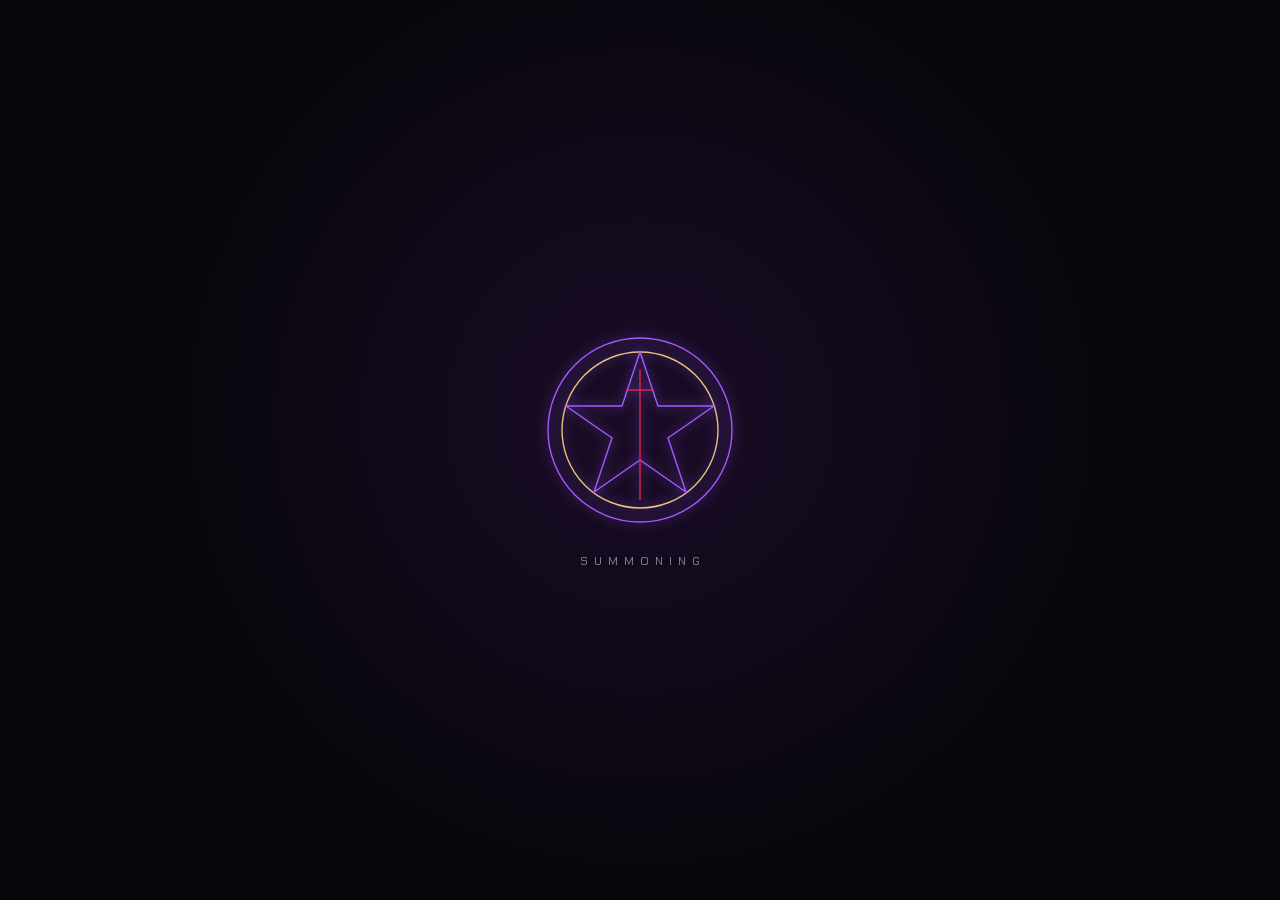
==== index.html @ 7e8cd929 "Reposition the site as a mixed-reality platform for trading-card games The site now pitches CardAliv" ====
<!DOCTYPE html>
<html lang="en">
<head>
  <meta charset="UTF-8" />
  <meta name="viewport" content="width=device-width, initial-scale=1.0" />
  <title>CardAlive — The mixed-reality platform for trading-card games</title>
  <meta name="description" content="CardAlive is building a mixed-reality platform for trading-card games on Meta Quest 3, with each game's own cards, characters and gameplay at the center. Publishers can explore a pilot. Players can join the waitlist." />

  <meta property="og:type" content="website" />
  <meta property="og:url" content="https://cardalive.xyz/" />
  <meta property="og:title" content="CardAlive — Your cards. Your rules. Your world, alive." />
  <meta property="og:description" content="The mixed-reality platform for trading-card games. Every card game deserves another dimension." />
  <meta property="og:image" content="https://cardalive.xyz/assets/img/og.jpg" />
  <meta name="twitter:card" content="summary_large_image" />
  <meta name="theme-color" content="#07060b" />

  <link rel="icon" href="./assets/img/favicon.svg" type="image/svg+xml" />

  <link rel="preconnect" href="https://fonts.googleapis.com" />
  <link rel="preconnect" href="https://fonts.gstatic.com" crossorigin />
  <link href="https://fonts.googleapis.com/css2?family=Chakra+Petch:wght@500;600&family=Cinzel:wght@500;700;900&family=Cormorant+Garamond:ital,wght@0,400;0,500;0,600;1,400;1,500&display=swap" rel="stylesheet" />

  <link rel="stylesheet" href="./assets/css/style.css" />
  <noscript><style>.scene--hero { visibility: visible; } .scene--hero .fx { opacity: 1; transform: none; filter: none; } .summoning { display: none; }</style></noscript>

  <script type="importmap">
  {
    "imports": {
      "three": "https://cdn.jsdelivr.net/npm/three@0.160.0/build/three.module.js",
      "three/addons/": "https://cdn.jsdelivr.net/npm/three@0.160.0/examples/jsm/"
    }
  }
  </script>
</head>
<body>
  <!-- The city behind every scene: a real-time rendering (world.js). -->
  <canvas id="world" aria-hidden="true"></canvas>
  <div class="fallback-sky" aria-hidden="true"></div>
  <div class="vignette" aria-hidden="true"></div>
  <div class="grain" aria-hidden="true"></div>
  <div class="dissolve" id="dissolve" aria-hidden="true"></div>

  <div class="summoning" id="summoning" aria-hidden="true">
    <svg class="summoning__sigil" viewBox="0 0 200 200">
      <circle cx="100" cy="100" r="92" />
      <circle cx="100" cy="100" r="78" />
      <polygon points="100,22 118,76 174,76 128,108 146,162 100,130 54,162 72,108 26,76 82,76" />
      <path d="M100 40 L100 170 M86 60 L114 60" />
    </svg>
    <p class="summoning__text">Summoning</p>
  </div>

  <header class="nav">
    <button class="nav__brand" type="button" data-goto="0" aria-label="CardAlive, back to the start">
      <img src="./assets/img/logo.png" alt="CardAlive" width="1704" height="923" />
    </button>
    <div class="nav__right">
      <a class="nav__link nav__link--wide" href="#prototypes" data-goto="1">Prototypes</a>
      <a class="nav__link nav__link--pub" href="./publishers/">Publishers</a>
      <button class="nav__link nav__link--trailer" type="button" data-reel="trailer"><span class="nav__play" aria-hidden="true"></span>Trailer</button>
      <a class="nav__link nav__link--wide" href="#contact" data-goto="3">Contact</a>
      <button class="sound motion" id="motion" type="button" hidden aria-pressed="true" title="Turn off the camera flights and drifting effects.">
        <span class="motion__ico" aria-hidden="true"></span><span class="motion__label">Reduce motion</span>
      </button>
      <button class="sound" id="sound" type="button" aria-pressed="false" aria-label="Turn sound on">
        <span class="sound__bars" aria-hidden="true"><i></i><i></i><i></i><i></i></span>
        <span class="sound__label">Sound</span>
      </button>
      <button class="btn btn--small" type="button" data-goto="2" data-focus="gate-email"><span class="wide-only">Join the&nbsp;</span>Waitlist</button>
    </div>
  </header>

  <!-- Scene rail -->
  <nav class="rail" aria-label="Scenes">
    <ol id="rail"></ol>
  </nav>

  <main class="stage" id="stage">

    <!-- I. HERO -->
    <section class="scene scene--hero" id="hero" data-title="CardAlive" data-cam="hero" data-corr="0.10" aria-label="CardAlive">
      <div class="hero">
        <p class="eyebrow fx">The mixed-reality platform for trading-card games</p>
        <h1 class="hero__logo fx" style="--d:1">
          <img src="./assets/img/logo.png" alt="CardAlive" width="1704" height="923" />
        </h1>
        <p class="hero__title" data-split>Your cards. Your rules. <em>Your world, alive.</em></p>
        <p class="hero__sub fx" style="--d:4">Every Card Game Deserves Another Dimension.</p>
        <p class="hero__lede fx" style="--d:5">Bring your existing trading-card game into mixed reality, with its original cards, characters, and gameplay at the center.</p>
        <div class="hero__ctas fx" style="--d:6">
          <a class="btn btn--blaze" href="./publishers/">
            <span>For Publishers</span><span class="btn__arrow" aria-hidden="true">&nearr;</span>
          </a>
          <button class="btn btn--trailer" type="button" data-reel="trailer">
            <span class="btn--trailer__ico" aria-hidden="true"></span><span>Watch the Trailer</span>
          </button>
        </div>
        <p class="hero__players fx" style="--d:7">Here to play? <a href="#waitlist" data-goto="2" data-focus="gate-email">Join the waitlist</a></p>
        <!-- The trailer, previewed as a muted loop; the full cut with sound opens in a dialog. -->
        <button class="teaser fx" style="--d:8" type="button" data-reel="trailer" aria-label="Watch the CardAlive trailer, 40 seconds, with sound">
          <span class="teaser__frame">
            <video class="teaser__video" id="teaser" muted loop playsinline preload="none" tabindex="-1" aria-hidden="true"
                   poster="./assets/video/cardalive-trailer.jpg?v=2">
              <source src="./assets/video/cardalive-trailer-loop.mp4?v=2" type="video/mp4" />
            </video>
            <span class="teaser__tag" aria-hidden="true"><i></i>New trailer</span>
            <span class="teaser__play" aria-hidden="true"></span>
          </span>
          <span class="teaser__label">Watch the trailer <b>0:40</b></span>
        </button>
      </div>
    </section>

    <!-- II. PROTOTYPES -->
    <section class="scene scene--demos" id="prototypes" data-title="Prototypes" data-cam="scale-table" data-corr="0.20" aria-label="See what CardAlive can do">
      <div class="demos">
        <p class="rune-label fx">II &middot; Prototypes</p>
        <h2 class="h2" data-split>See What CardAlive Can Do</h2>
        <p class="lede fx" style="--d:3">Our original prototypes demonstrate the technology we're developing for existing trading-card games. These are capability demonstrations, not a separate TCG.</p>
        <div class="demos__grid">
          <button class="demo fx" style="--d:4" type="button" data-reel="proto-01" aria-label="Play Prototype 01, AR Card Battles, 1 minute 5 seconds">
            <span class="demo__thumb">
              <img src="./assets/img/prototype-01.jpg" width="960" height="540" alt="" loading="lazy" decoding="async" />
              <span class="demo__play" aria-hidden="true"></span>
            </span>
            <span class="demo__body">
              <span class="demo__title">Prototype 01 &middot; AR Card Battles</span>
              <span class="demo__len">1 minute 5 seconds</span>
              <span class="demo__text">Physical cards summon interactive 3D characters and trigger animated battles.</span>
            </span>
          </button>
          <button class="demo fx" style="--d:5" type="button" data-reel="proto-02" aria-label="Play Prototype 02, Kishi City, 1 minute 16 seconds">
            <span class="demo__thumb">
              <img src="./assets/img/prototype-02.jpg" width="640" height="360" alt="" loading="lazy" decoding="async" />
              <span class="demo__play" aria-hidden="true"></span>
            </span>
            <span class="demo__body">
              <span class="demo__title">Prototype 02 &middot; Kishi City</span>
              <span class="demo__len">1 minute 16 seconds</span>
              <span class="demo__text">Interactive characters, explorable environments, and immersive world-building.</span>
            </span>
          </button>
        </div>
        <p class="demos__pub fx" style="--d:6">Publishing a card game? <a href="./publishers/#pilot">Explore a pilot</a></p>
      </div>
    </section>

    <!-- III. WAITLIST (players) -->
    <section class="scene scene--finale" id="waitlist" data-title="Waitlist" data-cam="finale" data-corr="0.30" aria-label="Join the waitlist">
      <div class="finale">
        <p class="rune-label fx">III &middot; For Players</p>
        <h2 class="h2 h2--xl" data-split>Be first to play.</h2>
        <form class="lantern fx" style="--d:3" action="https://formsubmit.co/cardalive@protonmail.com" method="post" novalidate
              data-raven data-subject="CardAlive waitlist">
          <span class="lantern__flame" aria-hidden="true"><i></i><i></i><i></i></span>
          <label class="lantern__label" for="gate-email" data-done="You're on the list">Join the Waitlist</label>
          <span class="lantern__sub">Early access on Meta Quest 3</span>
          <span class="raven">
            <input class="raven__input" id="gate-email" name="email" type="email" inputmode="email" autocomplete="email"
                   placeholder="your@email.com" maxlength="254" required />
            <button class="raven__send" type="submit">Join</button>
          </span>
          <input type="hidden" name="source" value="Waitlist (players)" />
          <input class="raven__honey" type="text" name="_honey" tabindex="-1" autocomplete="off" aria-hidden="true" />
          <p class="raven__status" role="status" data-done="We will write to {email} when early access opens."></p>
        </form>
        <p class="finale__vision fx" style="--d:5">Different games. Same magic. <span>Publishers: bring your game, and we will bring it to life. <a href="./publishers/">Explore a pilot</a></span></p>
      </div>
    </section>

    <!-- IV. CONTACT -->
    <section class="scene scene--contact" id="contact" data-title="Contact" data-cam="contact" data-corr="0.25" aria-label="Contact">
      <div class="contact">
        <p class="rune-label fx">IV &middot; Send a Raven</p>
        <h2 class="h2 h2--xl" data-split>Get in touch.</h2>
        <p class="lede fx" style="--d:4">Players, press and partners: leave your email and we will write back. Publishers can also <a href="./publishers/#pilot">explore a pilot</a>.</p>
        <form class="mail fx" style="--d:5" action="https://formsubmit.co/cardalive@protonmail.com" method="post" novalidate
              data-raven data-subject="CardAlive contact">
          <label class="sr-only" for="raven-email">Your email</label>
          <span class="raven">
            <span class="mail__seal" aria-hidden="true"></span>
            <input class="raven__input" id="raven-email" name="email" type="email" inputmode="email" autocomplete="email"
                   placeholder="your@email.com" maxlength="254" required />
            <button class="raven__send" type="submit">Send a raven</button>
          </span>
          <input type="hidden" name="source" value="Contact (Send a Raven)" />
          <input class="raven__honey" type="text" name="_honey" tabindex="-1" autocomplete="off" aria-hidden="true" />
          <p class="raven__status" role="status" data-done="Raven sent. We will write back to {email}."></p>
        </form>
      </div>
      <p class="fine fx" style="--d:7">&copy; <span id="year">2026</span> CardAlive &middot; In development for Meta Quest 3 &middot; Unreleased; everything shown is a work in progress. The city behind this page is a real-time web rendering, not in-game footage.</p>
    </section>
  </main>

  <dialog class="reel" id="trailer" aria-label="CardAlive trailer">
    <button class="reel__close" type="button" aria-label="Close">&times;</button>
    <video class="reel__video" controls playsinline preload="none"
           poster="./assets/video/cardalive-trailer.jpg?v=2">
      <source src="./assets/video/cardalive-trailer.mp4?v=2" type="video/mp4" />
    </video>
    <p class="reel__cap">CardAlive in forty seconds. Everything shown is in development.</p>
  </dialog>

  <dialog class="reel" id="proto-01" aria-label="Prototype 01: AR Card Battles">
    <button class="reel__close" type="button" aria-label="Close">&times;</button>
    <video class="reel__video" controls playsinline preload="none"
           poster="./assets/video/where-we-are-now.jpg">
      <source src="./assets/video/where-we-are-now.mp4" type="video/mp4" />
    </video>
    <p class="reel__cap">Prototype 01: printed cards on a real table summon 3D characters that battle, recorded through a Meta Quest 3.</p>
  </dialog>

  <dialog class="reel" id="proto-02" aria-label="Prototype 02: Kishi City">
    <button class="reel__close" type="button" aria-label="Close">&times;</button>
    <div class="reel__video" data-yt="3THAZpt9uw8" data-yt-title="Prototype 02: Every Character Has a World"></div>
    <p class="reel__cap">Prototype 02: a character, the world built around him, and the city to explore. In development.</p>
  </dialog>

  <div class="hint" id="hint" aria-hidden="true"><span>Scroll</span><i></i></div>

  <script src="./assets/js/forms.js" defer></script>
  <script src="./assets/js/main.js" defer></script>
  <script type="module" src="./assets/js/world.js"></script>
</body>
</html>
---- assets/css/style.css ----
/* ============================================================
   CardAlive — the mixed-reality platform for trading-card games
   A fixed stage of four scenes over a real-time city (world.js).
   No document scroll: one gesture moves one scene, the camera
   flies, the text dissolves and re-forms. Three voices: Cinzel
   for titles, Cormorant for lore, Chakra Petch for the game's
   holographic System UI.
   ============================================================ */

:root {
  color-scheme: dark;
  --void:        #07060b;
  --bone:        #ece4d4;
  --bone-dim:    #bdb3a2;
  --ash:         #8a8295;
  --violet:      #a35bff;
  --violet-deep: #3b1260;
  --crimson:     #e0244f;
  --blood:       #7a0a22;
  --cyan:        #52f2ff;
  --gold:        #e7c27a;
  --gold-deep:   #9a7330;
  --ember:       #ff8a3d;

  --display: 'Cinzel', 'Times New Roman', serif;
  --lore:    'Cormorant Garamond', Georgia, serif;
  --sys:     'Chakra Petch', 'Segoe UI', system-ui, sans-serif;

  --gut: clamp(16px, 4.5vw, 72px);
  --rail: 96px;
  --ease: cubic-bezier(0.16, 1, 0.3, 1);
  --ease-in: cubic-bezier(0.7, 0, 0.84, 0);
}

*, *::before, *::after { box-sizing: border-box; }
* { margin: 0; padding: 0; }

html, body { height: 100%; overflow: hidden; overscroll-behavior: none; }
body {
  background: var(--void);
  color: var(--bone);
  font-family: var(--lore);
  font-size: 18px;
  line-height: 1.55;
  -webkit-font-smoothing: antialiased;
  text-rendering: optimizeLegibility;
}

img, svg, video { display: block; max-width: 100%; }
button { font: inherit; color: inherit; background: none; border: 0; cursor: pointer; }
a { color: inherit; }
::selection { background: var(--violet); color: #fff; }
:focus-visible { outline: 2px solid var(--cyan); outline-offset: 3px; }
[hidden] { display: none !important; }

/* ---------------------------------------------------------------
   Backdrop stack
   --------------------------------------------------------------- */
#world { position: fixed; inset: 0; width: 100vw; height: 100vh; z-index: 0; display: block; opacity: 0; transition: opacity 1.6s ease; }
body.world-ready #world { opacity: 1; }

.fallback-sky {
  position: fixed; inset: 0; z-index: 0; display: none;
  background:
    radial-gradient(60% 50% at 50% 28%, rgba(163, 91, 255, 0.35), transparent 70%),
    radial-gradient(30% 22% at 50% 62%, rgba(224, 36, 79, 0.25), transparent 70%),
    linear-gradient(180deg, #05060f 0%, #120a1e 55%, #241230 78%, #07060b 100%);
}
.fallback-sky::after { content: ''; position: absolute; left: 0; right: 0; bottom: 0; height: 46vh; background: url('../img/skyline.svg') bottom center / auto 100% repeat-x; }
body.no-webgl .fallback-sky { display: block; }

.vignette {
  position: fixed; inset: 0; z-index: 1; pointer-events: none; opacity: 0.85;
  background:
    radial-gradient(120% 90% at 50% 45%, transparent 55%, rgba(4, 3, 8, 0.8) 100%),
    linear-gradient(180deg, rgba(4, 3, 8, 0.55) 0%, transparent 16%, transparent 80%, rgba(4, 3, 8, 0.75) 100%);
  transition: opacity 0.8s ease;
}
body.is-flying .vignette { opacity: 1; }
.grain {
  position: fixed; inset: -50%; z-index: 2; pointer-events: none; opacity: 0.09;
  background-image: url("data:image/svg+xml,%3Csvg xmlns='http://www.w3.org/2000/svg' width='160' height='160'%3E%3Cfilter id='n'%3E%3CfeTurbulence type='fractalNoise' baseFrequency='.9' numOctaves='2' stitchTiles='stitch'/%3E%3CfeColorMatrix values='0 0 0 0 1 0 0 0 0 1 0 0 0 0 1 0 0 0 .9 0'/%3E%3C/filter%3E%3Crect width='100%25' height='100%25' filter='url(%23n)'/%3E%3C/svg%3E");
  animation: grain 0.9s steps(5) infinite;
}
@keyframes grain {
  0% { transform: translate(0, 0); } 20% { transform: translate(-6%, 4%); }
  40% { transform: translate(5%, -3%); } 60% { transform: translate(-3%, -6%); }
  80% { transform: translate(6%, 5%); } 100% { transform: translate(0, 0); }
}
.dissolve { position: fixed; inset: 0; z-index: 3; pointer-events: none; opacity: 0; background: var(--void); }
.motion__ico { width: 10px; height: 10px; border: 1px solid currentColor; transform: rotate(45deg); }
.motion[aria-pressed="true"] { color: var(--gold); border-color: rgba(231, 194, 122, 0.4); }
.motion[aria-pressed="true"] .motion__ico { background: currentColor; }
/* ---------------------------------------------------------------
   Summoning screen
   --------------------------------------------------------------- */
.summoning {
  position: fixed; inset: 0; z-index: 90;
  display: grid; place-items: center; align-content: center; gap: 22px;
  background: radial-gradient(circle at 50% 46%, #1a0c27 0%, var(--void) 62%);
  transition: opacity 1s ease, visibility 1s;
}
.summoning.is-done { opacity: 0; visibility: hidden; }
.summoning__sigil { width: min(200px, 44vw); overflow: visible; animation: spin 14s linear infinite; }
.summoning__sigil * {
  fill: none; stroke: var(--violet); stroke-width: 1.4;
  stroke-dasharray: 700; stroke-dashoffset: 700;
  filter: drop-shadow(0 0 6px rgba(163, 91, 255, 0.9));
  animation: draw 1.6s var(--ease) forwards;
}
.summoning__sigil circle:nth-child(2) { animation-delay: 0.15s; stroke: var(--gold); }
.summoning__sigil polygon { animation-delay: 0.3s; }
.summoning__sigil path { animation-delay: 0.55s; stroke: var(--crimson); }
@keyframes draw { to { stroke-dashoffset: 0; } }
@keyframes spin { to { transform: rotate(360deg); } }
.summoning__text { font-family: var(--sys); font-size: 12px; letter-spacing: 0.5em; text-transform: uppercase; color: var(--ash); padding-left: 0.5em; animation: pulse 1.4s ease-in-out infinite; }
@keyframes pulse { 50% { opacity: 0.35; } }

/* ---------------------------------------------------------------
   Chrome: nav, rail, hint, HUD
   --------------------------------------------------------------- */
.nav {
  position: fixed; top: 0; left: 0; right: 0; z-index: 50;
  display: flex; align-items: center; justify-content: space-between; gap: 18px;
  padding: 18px var(--gut);
  pointer-events: none;
}
.nav > * { pointer-events: auto; }
.nav__brand { transition: opacity 0.6s ease; }
.nav__brand img { height: 32px; width: auto; filter: drop-shadow(0 0 10px rgba(163, 91, 255, 0.6)); transition: filter 0.3s; }
.nav__brand:hover img { filter: drop-shadow(0 0 16px rgba(163, 91, 255, 0.95)); }
body[data-scene="hero"] .nav__brand { opacity: 0; pointer-events: none; }
.nav__right { display: flex; align-items: center; gap: 12px; }

.sound {
  display: inline-flex; align-items: center; gap: 8px;
  font-family: var(--sys); font-size: 11px; letter-spacing: 0.2em; text-transform: uppercase; color: var(--ash);
  padding: 8px 10px; border: 1px solid rgba(236, 228, 212, 0.14);
  background: rgba(7, 6, 11, 0.35);
  transition: color 0.2s, border-color 0.2s;
}
.sound:hover { color: var(--bone); border-color: rgba(236, 228, 212, 0.35); }
.sound__bars { display: inline-flex; align-items: flex-end; gap: 2px; height: 12px; }
.sound__bars i { width: 2px; height: 3px; background: currentColor; }
.sound[aria-pressed="true"] { color: var(--cyan); border-color: rgba(82, 242, 255, 0.4); }
.sound[aria-pressed="true"] .sound__bars i { animation: eq 0.9s ease-in-out infinite; }
.sound[aria-pressed="true"] .sound__bars i:nth-child(2) { animation-delay: -0.3s; }
.sound[aria-pressed="true"] .sound__bars i:nth-child(3) { animation-delay: -0.6s; }
.sound[aria-pressed="true"] .sound__bars i:nth-child(4) { animation-delay: -0.15s; }
@keyframes eq { 0%, 100% { height: 3px; } 50% { height: 12px; } }

.rail { position: fixed; right: var(--gut); top: 50%; transform: translateY(-50%); z-index: 45; }
.rail ol { list-style: none; display: flex; flex-direction: column; gap: 6px; }
.rail button {
  display: flex; align-items: center; justify-content: flex-end; gap: 14px; padding: 6px 0; width: 100%;
  font-family: var(--sys); font-size: 10px; letter-spacing: 0.28em; text-transform: uppercase; color: var(--ash);
}
.rail__t { opacity: 0; transform: translateX(8px); transition: opacity 0.35s, transform 0.35s var(--ease); white-space: nowrap; text-shadow: 0 0 8px #000; }
.rail__n {
  width: 26px; height: 26px; display: grid; place-items: center; position: relative; flex: none;
  font-family: var(--display); font-weight: 700; font-size: 10px; letter-spacing: 0; color: var(--ash);
  transition: color 0.3s;
}
.rail__n::before { content: ''; position: absolute; inset: 6px; z-index: -1; transform: rotate(45deg); border: 1px solid rgba(236, 228, 212, 0.25); transition: all 0.4s var(--ease); }
.rail button:hover .rail__t, .rail li.is-here .rail__t { opacity: 1; transform: none; }
.rail button:hover { color: var(--bone); }
.rail li.is-here .rail__t { color: var(--gold); }
.rail li.is-here .rail__n { color: var(--void); }
.rail li.is-here .rail__n::before { inset: 3px; background: var(--gold); border-color: var(--gold); box-shadow: 0 0 14px rgba(231, 194, 122, 0.7); }
.rail__n { isolation: isolate; }

.hint {
  position: fixed; left: 50%; bottom: 26px; z-index: 40; transform: translateX(-50%);
  display: flex; flex-direction: column; align-items: center; gap: 10px; pointer-events: none;
  font-family: var(--sys); font-size: 10px; letter-spacing: 0.4em; text-transform: uppercase; color: var(--ash);
  opacity: 0; transition: opacity 0.6s ease;
}
.hint.is-on { opacity: 1; transition-delay: 1.4s; }
.hint i { width: 1px; height: 40px; background: linear-gradient(180deg, var(--gold), transparent); position: relative; overflow: hidden; }
.hint i::after { content: ''; position: absolute; left: -1px; width: 3px; height: 12px; background: #fff; box-shadow: 0 0 10px var(--gold); animation: drip 2.2s var(--ease-in) infinite; }
@keyframes drip { 0% { top: -12px; } 100% { top: 40px; } }

/* ---------------------------------------------------------------
   Buttons
   --------------------------------------------------------------- */
.btn {
  --b1: var(--gold); --b2: var(--violet);
  position: relative; isolation: isolate;
  display: inline-flex; align-items: center; justify-content: center; gap: 0.6em;
  font-family: var(--display); font-weight: 700; font-size: 15px; letter-spacing: 0.16em; text-transform: uppercase;
  text-decoration: none; color: var(--bone);
  padding: 1.05em 2.1em;
  clip-path: polygon(14px 0, calc(100% - 14px) 0, 100% 50%, calc(100% - 14px) 100%, 14px 100%, 0 50%);
  transition: transform 0.3s var(--ease), filter 0.3s;
}
.btn::before, .btn::after { content: ''; position: absolute; z-index: -1; clip-path: inherit; }
.btn::before { inset: 0; background: conic-gradient(from var(--spin, 0deg), var(--b1), var(--b2), var(--crimson), var(--b1)); animation: spinvar 4s linear infinite; }
.btn::after { inset: 1.5px; background: linear-gradient(180deg, #1a1024, #0b0812); }
.btn:hover { transform: translateY(-2px); filter: brightness(1.15); }
.btn:active { transform: translateY(0); }
.btn__arrow { transition: transform 0.3s var(--ease); }
.btn:hover .btn__arrow { transform: translateX(5px); }
@property --spin { syntax: '<angle>'; inherits: false; initial-value: 0deg; }
@keyframes spinvar { to { --spin: 360deg; } }

.btn--blaze { font-size: 16px; padding: 1.15em 2.4em; filter: drop-shadow(0 0 24px rgba(163, 91, 255, 0.55)); }
.btn--blaze::after { background: linear-gradient(180deg, #5a1a8c 0%, #2c0b47 55%, #170626 100%); }
.btn--blaze span:first-child { text-shadow: 0 0 14px rgba(255, 220, 160, 0.6); }
.btn--blaze:hover { filter: drop-shadow(0 0 36px rgba(163, 91, 255, 0.85)) brightness(1.15); }
.btn--ghost { --b1: rgba(236, 228, 212, 0.5); --b2: rgba(236, 228, 212, 0.15); color: var(--bone-dim); }
.btn--ghost::before { animation: none; background: linear-gradient(90deg, var(--b1), var(--b2)); }
.btn--ghost::after { background: rgba(7, 6, 11, 0.6); }
.btn--trailer { --b1: var(--gold); --b2: var(--cyan); font-size: 16px; padding: 1.15em 2.2em; filter: drop-shadow(0 0 20px rgba(231, 194, 122, 0.4)); }
.btn--trailer::after { background: linear-gradient(180deg, #1d1a2e 0%, #0d0b16 100%); }
.btn--trailer:hover { filter: drop-shadow(0 0 32px rgba(231, 194, 122, 0.75)) brightness(1.15); }
.btn--trailer__ico { width: 0; height: 0; border-left: 11px solid var(--gold); border-top: 7px solid transparent; border-bottom: 7px solid transparent; filter: drop-shadow(0 0 6px rgba(231, 194, 122, 0.9)); }
.btn--small { font-size: 11px; padding: 0.95em 1.6em; }
.btn--small::after { background: linear-gradient(180deg, #3a1260, #1a0830); }

/* ---------------------------------------------------------------
   Type
   --------------------------------------------------------------- */
.eyebrow, .rune-label {
  font-family: var(--sys); font-weight: 600; font-size: 12px; letter-spacing: 0.38em; text-transform: uppercase;
  color: var(--gold); text-shadow: 0 0 6px #000, 0 0 16px rgba(0, 0, 0, 0.9);
}
.rune-label { display: inline-flex; align-items: center; gap: 14px; margin-bottom: 18px; }
.rune-label::before { content: ''; width: 34px; height: 1px; background: linear-gradient(90deg, transparent, var(--gold)); }
.rune-label--blood { color: var(--crimson); }
.rune-label--blood::before { background: linear-gradient(90deg, transparent, var(--crimson)); }

.h2 {
  font-family: var(--display); font-weight: 900; line-height: 1.02; letter-spacing: 0.01em;
  font-size: clamp(34px, 4.8vw, 72px); color: var(--bone);
  text-shadow: 0 0 40px rgba(163, 91, 255, 0.35), 0 2px 0 rgba(0, 0, 0, 0.6);
  margin-bottom: 20px;
}
.h2--xl { font-size: clamp(44px, 7.4vw, 116px); }
.lede { font-size: clamp(18px, 1.45vw, 22px); color: var(--bone-dim); max-width: 32em; text-shadow: 0 1px 10px rgba(0, 0, 0, 0.9); }
.lede b, .lede em { color: var(--bone); font-weight: 600; }
.lede a { color: var(--gold); text-decoration-thickness: 1px; text-underline-offset: 0.2em; }
q { quotes: '\201C' '\201D'; font-style: italic; color: var(--bone); }

.panel {
  position: relative;
  background: linear-gradient(160deg, rgba(20, 14, 30, 0.7), rgba(8, 6, 12, 0.62));
  backdrop-filter: blur(10px) saturate(1.2); -webkit-backdrop-filter: blur(10px) saturate(1.2);
  border: 1px solid rgba(231, 194, 122, 0.18);
  padding: clamp(20px, 2.6vw, 38px);
  box-shadow: 0 30px 80px rgba(0, 0, 0, 0.45);
}
.panel::before, .panel::after { content: ''; position: absolute; width: 20px; height: 20px; pointer-events: none; border: 1.5px solid var(--gold); opacity: 0.8; }
.panel::before { top: -1px; left: -1px; border-right: 0; border-bottom: 0; }
.panel::after { bottom: -1px; right: -1px; border-left: 0; border-top: 0; }
.panel--blood { border-color: rgba(224, 36, 79, 0.3); background: linear-gradient(160deg, rgba(36, 8, 18, 0.72), rgba(10, 4, 8, 0.7)); }
.panel--blood::before, .panel--blood::after { border-color: var(--crimson); }

/* ---------------------------------------------------------------
   The stage and its scenes
   --------------------------------------------------------------- */
.stage { position: fixed; inset: 0; z-index: 5; }
.scene {
  position: absolute; inset: 0;
  display: flex; align-items: center;
  padding: 88px calc(var(--gut) + var(--rail)) 84px var(--gut);
  overflow-y: auto; overscroll-behavior: contain; scrollbar-width: none;
  visibility: hidden; pointer-events: none;
  transition: visibility 0s linear 0.8s;
}
.scene::-webkit-scrollbar { display: none; }
.scene.is-active { visibility: visible; pointer-events: auto; transition-delay: 0s; }
.scene.is-out-up, .scene.is-out-down { visibility: visible; }
.scene > *:not(.fine) { margin-block: auto; }

/* Every .fx piece dissolves out fast and re-forms slowly, staggered by --d */
.fx {
  opacity: 0; transform: translateY(26px); filter: blur(8px);
  transition: opacity 0.42s var(--ease-in), transform 0.42s var(--ease-in), filter 0.42s var(--ease-in);
}
.scene[data-dir="down"]:not(.is-active) .fx { transform: translateY(-26px); }
.scene.is-out-up .fx { transform: translateY(-34px); }
.scene.is-out-down .fx { transform: translateY(34px); }
.scene.is-active .fx {
  opacity: 1; transform: none; filter: none;
  transition: opacity 1.1s var(--ease), transform 1.1s var(--ease), filter 1.1s var(--ease);
  transition-delay: calc(0.5s + var(--d, 0) * 90ms);
}
[data-split] .w { display: inline-block; white-space: pre; }
[data-split] .w > span {
  display: inline-block; opacity: 0; transform: translateY(0.45em) rotateX(-40deg); filter: blur(10px);
  transition: opacity 0.4s var(--ease-in), transform 0.4s var(--ease-in), filter 0.4s var(--ease-in);
}
.scene.is-active [data-split] .w > span {
  opacity: 1; transform: none; filter: none;
  transition: opacity 0.9s var(--ease), transform 0.9s var(--ease), filter 0.9s var(--ease);
  transition-delay: calc(0.6s + var(--i) * 60ms);
}
.is-still .scene.is-active .fx, .is-still .scene.is-active [data-split] .w > span { transition-delay: 0s !important; transition-duration: 0.01s !important; }

/* ---------------------------------------------------------------
   I. Hero
   --------------------------------------------------------------- */
.scene--hero { justify-content: center; text-align: center; padding-left: var(--gut); padding-right: var(--gut); }
.scene--hero::before { content: ''; position: absolute; inset: 0; z-index: -1; pointer-events: none; background: radial-gradient(50% 42% at 50% 62%, rgba(7, 6, 11, 0.7), transparent 75%); }
.hero { display: flex; flex-direction: column; align-items: center; gap: clamp(14px, 2.4vh, 26px); max-width: 980px; }
.hero__logo { line-height: 0; }
.hero__logo img {
  width: clamp(220px, min(42vw, 44vh), 560px); height: auto;
  filter: drop-shadow(0 0 2px #000) drop-shadow(0 0 28px rgba(163, 91, 255, 0.75)) drop-shadow(0 0 70px rgba(224, 36, 79, 0.35));
  animation: breathe 5s ease-in-out infinite;
}
@keyframes breathe { 50% { filter: drop-shadow(0 0 2px #000) drop-shadow(0 0 38px rgba(163, 91, 255, 0.95)) drop-shadow(0 0 90px rgba(224, 36, 79, 0.5)); } }
.scene--hero .hero__logo.fx { transform: scale(1.08); filter: blur(16px) brightness(2.5); }
.scene--hero.is-active .hero__logo.fx { transform: none; filter: none; transition-duration: 1.6s; }
.hero__title { font-family: var(--display); font-weight: 700; font-size: clamp(21px, 2.3vw, 34px); line-height: 1.2; letter-spacing: 0.04em; text-shadow: 0 0 30px rgba(0, 0, 0, 0.9); }
.hero__title em { font-style: normal; background: linear-gradient(100deg, var(--gold), #fff3d6 40%, var(--violet) 75%, var(--crimson)); -webkit-background-clip: text; background-clip: text; color: transparent; }
.hero__title em .w > span { background: inherit; -webkit-background-clip: text; background-clip: text; }
.hero__sub { font-family: var(--display); font-weight: 700; font-size: clamp(16px, 1.55vw, 22px); letter-spacing: 0.05em; color: #cfb2ff; text-shadow: 0 0 18px rgba(163, 91, 255, 0.55), 0 0 6px #000; }
.hero__lede { max-width: 34em; font-size: clamp(17px, 1.35vw, 21px); line-height: 1.45; color: var(--bone-dim); text-shadow: 0 1px 10px rgba(0, 0, 0, 0.95); }
.hero__ctas { display: flex; flex-wrap: wrap; justify-content: center; gap: 14px; margin-top: 4px; }
.hero__players { margin-top: -4px; }

/* Trailer teaser: a muted loop in the corner that opens the full trailer. Wide screens get the corner,
   tall tablets get it under the buttons; elsewhere the Watch the Trailer button and the nav link carry it
   (main.js only plays the loop while it is on screen). */
.teaser {
  position: absolute; left: var(--gut); bottom: 28px;
  display: flex; flex-direction: column; align-items: flex-start; gap: 12px;
  color: var(--bone);
}
.teaser__frame {
  position: relative; display: block; width: clamp(220px, calc(45vw - 340px), 440px); aspect-ratio: 16 / 9; padding: 2px;
  background: conic-gradient(from var(--spin, 0deg), var(--gold), var(--violet), var(--crimson), var(--cyan), var(--gold));
  animation: spinvar 4s linear infinite;
  box-shadow: 0 24px 70px rgba(0, 0, 0, 0.75), 0 0 46px rgba(163, 91, 255, 0.45), 0 0 90px rgba(231, 194, 122, 0.18);
  transition: box-shadow 0.3s, transform 0.4s var(--ease);
}
.teaser__video { display: block; width: 100%; height: 100%; object-fit: cover; background: #000; }
.teaser__tag {
  position: absolute; left: 12px; top: 12px; display: inline-flex; align-items: center; gap: 8px; padding: 6px 10px 6px 9px;
  background: rgba(7, 6, 11, 0.78); border: 1px solid rgba(231, 194, 122, 0.45);
  font-family: var(--sys); font-size: 10px; font-weight: 600; letter-spacing: 0.26em; text-transform: uppercase; color: var(--gold);
}
.teaser__tag i { width: 7px; height: 7px; border-radius: 50%; background: var(--crimson); box-shadow: 0 0 10px var(--crimson); animation: live 1.4s ease-in-out infinite; }
@keyframes live { 50% { opacity: 0.25; } }
.teaser__play {
  position: absolute; left: 50%; top: 50%; width: 60px; height: 60px; margin: -30px 0 0 -30px; border-radius: 50%;
  border: 1px solid rgba(231, 194, 122, 0.8); background: rgba(7, 6, 11, 0.55); backdrop-filter: blur(4px);
  box-shadow: 0 0 24px rgba(231, 194, 122, 0.35);
  transition: box-shadow 0.25s, transform 0.4s var(--ease);
}
.teaser__play::before { content: ''; position: absolute; inset: -1px; border-radius: 50%; border: 1px solid var(--gold); animation: ring 2.2s ease-out infinite; }
.teaser__play::after { content: ''; position: absolute; left: 23px; top: 19px; border-left: 18px solid var(--bone); border-top: 11px solid transparent; border-bottom: 11px solid transparent; }
@keyframes ring { from { transform: scale(1); opacity: 0.9; } to { transform: scale(1.9); opacity: 0; } }
.teaser__label { font-family: var(--display); font-weight: 700; font-size: 14px; letter-spacing: 0.18em; text-transform: uppercase; text-shadow: 0 0 12px #000; }
.teaser__label b { margin-left: 0.6em; font-family: var(--sys); font-weight: 600; font-size: 12px; color: var(--gold); }
.teaser:hover .teaser__frame, .teaser:focus-visible .teaser__frame {
  transform: translateY(-3px);
  box-shadow: 0 24px 70px rgba(0, 0, 0, 0.75), 0 0 60px rgba(163, 91, 255, 0.7), 0 0 110px rgba(231, 194, 122, 0.35);
}
.teaser:hover .teaser__play, .teaser:focus-visible .teaser__play { transform: scale(1.1); box-shadow: 0 0 36px rgba(231, 194, 122, 0.7); }
@media (max-width: 1279px) and (min-width: 641px) and (min-height: 900px) {
  .teaser { position: static; align-items: center; margin-top: 10px; }
  .teaser__frame { width: min(440px, 62vw); }
}
@media (max-width: 1279px) and (max-height: 899px), (max-width: 640px), (max-height: 699px) {
  .teaser { display: none; }
}

/* ---------------------------------------------------------------
   II. Prototypes — two capability demos, each opens in a dialog
   --------------------------------------------------------------- */
.scene--demos { justify-content: center; text-align: center; }
.scene--demos::before { content: ''; position: absolute; inset: 0; z-index: -1; pointer-events: none; background: radial-gradient(60% 55% at 50% 52%, rgba(7, 6, 11, 0.78), rgba(7, 6, 11, 0.25) 85%); }
.demos { display: flex; flex-direction: column; align-items: center; width: min(1080px, 100%); margin-inline: auto; }
.demos .lede { max-width: 42em; }
.demos__grid { display: grid; grid-template-columns: repeat(2, minmax(0, 1fr)); gap: clamp(16px, 2vw, 28px); width: 100%; margin-top: clamp(20px, 3.4vh, 36px); text-align: left; }
.demo {
  display: flex; flex-direction: column; overflow: hidden; text-align: left; color: var(--bone);
  background: linear-gradient(160deg, rgba(20, 14, 30, 0.82), rgba(8, 6, 12, 0.78));
  backdrop-filter: blur(10px); -webkit-backdrop-filter: blur(10px);
  border: 1px solid rgba(231, 194, 122, 0.22);
  box-shadow: 0 30px 80px rgba(0, 0, 0, 0.45);
}
.scene.is-active .demo.fx { transition: opacity 1.1s var(--ease), transform 1.1s var(--ease), filter 1.1s var(--ease), border-color 0.3s, box-shadow 0.3s; }
.scene.is-active .demo.fx:hover, .scene.is-active .demo.fx:focus-visible { transform: translateY(-4px); transition-delay: 0s; }
.demo:hover, .demo:focus-visible { border-color: rgba(231, 194, 122, 0.7); box-shadow: 0 30px 80px rgba(0, 0, 0, 0.5), 0 0 44px rgba(163, 91, 255, 0.35); }
.demo__thumb { position: relative; display: block; aspect-ratio: 16 / 9; overflow: hidden; background: #000; }
.demo__thumb img { width: 100%; height: 100%; object-fit: cover; transition: transform 0.7s var(--ease), filter 0.4s; filter: saturate(0.92); }
.demo:hover .demo__thumb img, .demo:focus-visible .demo__thumb img { transform: scale(1.04); filter: none; }
.demo__play {
  position: absolute; left: 50%; top: 50%; width: 58px; height: 58px; margin: -29px 0 0 -29px; border-radius: 50%;
  border: 1px solid rgba(231, 194, 122, 0.85); background: rgba(7, 6, 11, 0.6); backdrop-filter: blur(4px);
  box-shadow: 0 0 24px rgba(231, 194, 122, 0.35); transition: transform 0.4s var(--ease), box-shadow 0.25s;
}
.demo__play::after { content: ''; position: absolute; left: 22px; top: 18px; border-left: 18px solid var(--bone); border-top: 11px solid transparent; border-bottom: 11px solid transparent; }
.demo:hover .demo__play, .demo:focus-visible .demo__play { transform: scale(1.1); box-shadow: 0 0 36px rgba(231, 194, 122, 0.7); }
.demo__body { display: flex; flex-direction: column; gap: 6px; padding: 16px 20px 20px; }
.demo__title { font-family: var(--display); font-weight: 700; font-size: clamp(16px, 1.3vw, 19px); letter-spacing: 0.04em; line-height: 1.25; }
.demo__len { font-family: var(--sys); font-size: 11px; font-weight: 600; letter-spacing: 0.22em; text-transform: uppercase; color: var(--gold); }
.demo__text { font-size: 17px; line-height: 1.4; color: var(--bone-dim); }
.demos__pub, .hero__players { font-family: var(--sys); font-size: 12px; letter-spacing: 0.2em; text-transform: uppercase; color: var(--bone-dim); text-shadow: 0 0 8px #000; }
.demos__pub { margin-top: clamp(18px, 3vh, 28px); }
.demos__pub a, .hero__players a { color: var(--gold); text-decoration-thickness: 1px; text-underline-offset: 0.3em; margin-left: 6px; white-space: nowrap; }
.demos__pub a:hover, .hero__players a:hover { color: #fff3d6; }
/* ---------------------------------------------------------------
   VI. Finale
   --------------------------------------------------------------- */
.scene--finale { justify-content: center; text-align: center; padding-left: var(--gut); }
.scene--finale::before { content: ''; position: absolute; inset: 0; z-index: -1; pointer-events: none; background: radial-gradient(50% 50% at 50% 50%, rgba(7, 6, 11, 0.7), transparent 80%); }
.finale { display: flex; flex-direction: column; align-items: center; max-width: 1000px; }
.finale .h2 { margin-bottom: 8px; }
.lantern {
  position: relative; margin: 30px 0 28px;
  display: flex; flex-direction: column; align-items: center; gap: 6px;
  padding: 88px 60px 24px; width: min(560px, 100%);
  border: 1px solid rgba(231, 194, 122, 0.5);
  background: linear-gradient(180deg, rgba(255, 138, 61, 0.1), rgba(10, 6, 16, 0.75) 60%);
  clip-path: polygon(50% 0, 100% 34px, 100% 100%, 0 100%, 0 34px);
  transition: border-color 0.4s;
}
.lantern:focus-within, .lantern.is-sent { border-color: var(--gold); }
.lantern__flame { position: absolute; top: 24px; left: 50%; width: 30px; height: 52px; transform: translateX(-50%); }
.lantern__flame i {
  position: absolute; left: 50%; bottom: 0; width: 100%; height: 100%; transform: translateX(-50%);
  border-radius: 50% 50% 45% 45% / 62% 62% 38% 38%;
  background: radial-gradient(circle at 50% 75%, #fff8e0, #ffcf6b 30%, #ff8a3d 55%, rgba(224, 36, 79, 0) 75%);
  animation: flicker 1.3s ease-in-out infinite alternate;
}
.lantern__flame i:nth-child(2) { width: 70%; height: 75%; animation-duration: 0.9s; animation-delay: -0.3s; opacity: 0.9; }
.lantern__flame i:nth-child(3) { width: 220%; height: 160%; bottom: -30%; background: radial-gradient(circle, rgba(255, 138, 61, 0.45), transparent 65%); animation-duration: 2.2s; filter: blur(6px); }
.lantern:focus-within .lantern__flame i { animation-duration: 0.45s; }
.lantern__flame { transition: transform 0.8s var(--ease); }
.lantern.is-sent .lantern__flame { transform: translateX(-50%) scale(1.3); filter: drop-shadow(0 0 18px rgba(255, 170, 80, 0.9)); }
@keyframes flicker { 0% { transform: translateX(-50%) scale(1, 1) skewX(-2deg); } 50% { transform: translateX(-52%) scale(0.94, 1.06) skewX(3deg); } 100% { transform: translateX(-48%) scale(1.04, 0.96) skewX(-1deg); } }
.lantern__label { font-family: var(--display); font-weight: 900; font-size: clamp(22px, 2.5vw, 30px); letter-spacing: 0.14em; text-transform: uppercase; color: var(--bone); text-shadow: 0 0 20px rgba(255, 138, 61, 0.6); }
.lantern__sub { font-family: var(--sys); font-size: 11px; letter-spacing: 0.24em; text-transform: uppercase; color: var(--ash); }
.finale__vision { font-family: var(--display); font-weight: 700; font-size: clamp(15px, 1.4vw, 19px); letter-spacing: 0.12em; text-transform: uppercase; color: var(--bone); text-shadow: 0 0 10px #000; }
.finale__vision span { display: block; margin-top: 6px; font-family: var(--lore); font-weight: 400; font-style: italic; font-size: clamp(17px, 1.4vw, 20px); letter-spacing: 0; text-transform: none; color: var(--bone-dim); }
.fine { position: absolute; left: var(--gut); right: var(--gut); bottom: 18px; text-align: center; font-size: 13px; color: #6f687a; }

/* ---------------------------------------------------------------
   VII. Contact
   --------------------------------------------------------------- */
.contact { position: relative; width: min(640px, 100%); }
.contact::before { content: ''; position: absolute; inset: -25% -30%; z-index: -1; pointer-events: none; background: radial-gradient(closest-side, rgba(7, 6, 11, 0.75), transparent); }
.contact .h2 { margin-bottom: 14px; }
.mail { margin: 28px 0 0; max-width: 560px; }
.mail .raven { margin-top: 0; padding-left: 10px; background: linear-gradient(90deg, rgba(36, 8, 18, 0.75), rgba(10, 6, 16, 0.65)); }
.mail .raven__input { font-size: 17px; }
.mail .raven__status { text-align: left; }
.mail.is-sent .mail__seal { box-shadow: 0 0 26px rgba(224, 36, 79, 0.9), inset 0 -3px 6px rgba(0, 0, 0, 0.45); }
.mail__seal {
  flex: none; align-self: center; width: 34px; height: 34px; border-radius: 50%; position: relative;
  background: radial-gradient(circle at 38% 34%, #ff5a7a, var(--crimson) 40%, var(--blood) 80%);
  box-shadow: 0 0 18px rgba(224, 36, 79, 0.6), inset 0 -3px 6px rgba(0, 0, 0, 0.45);
}
.mail__seal::before { content: ''; position: absolute; inset: 7px; border: 1.5px solid rgba(255, 220, 220, 0.55); border-radius: 50%; }
.mail__seal::after { content: ''; position: absolute; left: 50%; top: 9px; bottom: 9px; width: 1.5px; margin-left: -0.75px; background: rgba(255, 220, 220, 0.7); }

/* The email field, shared by the lantern and the raven */
.raven {
  display: flex; align-items: stretch; width: 100%; margin-top: 18px;
  border: 1px solid rgba(231, 194, 122, 0.45); background: rgba(7, 6, 11, 0.72);
  transition: border-color 0.25s, box-shadow 0.25s;
}
.raven:focus-within { border-color: var(--gold); box-shadow: 0 0 28px rgba(231, 194, 122, 0.22); }
.raven__input {
  flex: 1; min-width: 0; padding: 15px 16px; border: 0; outline: none; background: transparent;
  font-family: var(--sys); font-weight: 500; font-size: 16px; letter-spacing: 0.04em; color: var(--bone);
}
.raven__input::placeholder { color: #7d7588; }
.raven__send {
  flex: none; padding: 0 20px; white-space: nowrap;
  font-family: var(--display); font-weight: 900; font-size: 13px; letter-spacing: 0.16em; text-transform: uppercase;
  color: #1a0f05; background: linear-gradient(180deg, #ffe3a3, var(--gold) 55%, var(--gold-deep));
  transition: filter 0.2s;
}
.raven__send:hover { filter: brightness(1.12); }
.raven__send:focus-visible { outline: 2px solid #fff; outline-offset: -4px; }
.is-busy .raven__send { cursor: progress; filter: saturate(0.4) brightness(0.8); }
.is-sent .raven { display: none; }
.raven__status { min-height: 1.5em; margin-top: 10px; font-family: var(--sys); font-size: 12px; letter-spacing: 0.1em; color: var(--bone-dim); text-shadow: 0 0 8px #000; }
.is-sent .raven__status { margin-top: 4px; font-size: 14px; letter-spacing: 0.04em; color: var(--gold); }
.is-sent .lantern__sub { display: none; }
.raven__status.is-err { color: #ff8da3; }
.raven__status a { color: var(--bone); }
.raven__honey { position: absolute; left: -9999px; width: 1px; height: 1px; opacity: 0; }
.sr-only { position: absolute; width: 1px; height: 1px; margin: -1px; overflow: hidden; clip: rect(0 0 0 0); white-space: nowrap; }
.finale__vision a { color: var(--gold); text-decoration-thickness: 1px; text-underline-offset: 0.2em; margin-left: 4px; white-space: nowrap; }
.nav__link {
  font-family: var(--sys); font-size: 11px; letter-spacing: 0.24em; text-transform: uppercase; text-decoration: none; color: var(--bone-dim);
  padding: 8px 4px; margin-right: 6px; transition: color 0.2s; text-shadow: 0 0 8px #000;
}
.nav__link:hover { color: var(--bone); }
body[data-scene="prototypes"] .nav__link[data-goto="1"], body[data-scene="contact"] .nav__link[data-goto="3"] { color: var(--gold); }
.nav__link--trailer { display: inline-flex; align-items: center; gap: 8px; color: var(--gold); }
.nav__link--trailer:hover { color: #fff3d6; }
.nav__play { width: 0; height: 0; border-left: 7px solid currentColor; border-top: 4.5px solid transparent; border-bottom: 4.5px solid transparent; filter: drop-shadow(0 0 4px rgba(231, 194, 122, 0.8)); }

/* Footage dialog */
.reel { margin: auto; width: min(980px, 92vw); padding: 0; border: 1px solid rgba(231, 194, 122, 0.35); background: #000; color: var(--bone); overflow: visible; box-shadow: 0 40px 120px rgba(0, 0, 0, 0.8), 0 0 80px rgba(163, 91, 255, 0.25); }
.reel::backdrop { background: rgba(4, 3, 8, 0.82); backdrop-filter: blur(6px); }
.reel[open] { animation: reelIn 0.6s var(--ease); }
@keyframes reelIn { from { opacity: 0; transform: translateY(20px) scale(0.97); } to { opacity: 1; transform: none; } }
.reel__video { width: 100%; aspect-ratio: 16 / 9; background: #000; }
.reel__video iframe { display: block; width: 100%; height: 100%; border: 0; }
.reel__cap { padding: 12px 16px 14px; font-size: 15px; color: var(--bone-dim); }
.reel__close { position: absolute; top: -44px; right: 0; width: 36px; height: 36px; font-size: 26px; line-height: 1; color: var(--bone-dim); }
.reel__close:hover { color: var(--bone); }

/* ---------------------------------------------------------------
   Responsive
   --------------------------------------------------------------- */
@media (max-width: 1000px) {
  :root { --rail: 44px; }
  .rail__t { display: none; }
  .nav__link--trailer, .nav__link--wide { display: none; }
}
@media (max-width: 760px) {
  .demos__grid { grid-template-columns: 1fr; max-width: 480px; margin-inline: auto; }
}
@media (max-width: 640px) {
  body { font-size: 17px; }
  .nav { padding: 12px 16px; }
  .nav__brand img { height: 24px; }
  .sound__label, .motion__label { display: none; }
  .btn--small { padding: 0.9em 1.2em; }
  :root { --rail: 30px; }
  .rail { right: 6px; }
  .rail__n { width: 22px; height: 22px; font-size: 0; }
  .scene { padding-top: 76px; padding-bottom: 76px; }
  .hero { gap: 12px; }
  .hero__ctas .btn { font-size: 13px; padding: 1.05em 1.6em; }
  .demo__body { padding: 12px 14px 14px; }
  .demo__text { font-size: 16px; }
  .lantern { padding: 82px 18px 20px; }
  .raven__send { padding: 0 14px; font-size: 11px; letter-spacing: 0.12em; }
  .fine { font-size: 11px; bottom: 10px; }
  .nav__link { margin-right: 0; letter-spacing: 0.16em; }
  .mail .raven { padding-left: 8px; }
  .mail .raven__input { font-size: 16px; padding-left: 10px; }
  .mail__seal { width: 26px; height: 26px; }
  .mail__seal::before { inset: 6px; }
  .mail__seal::after { top: 7px; bottom: 7px; }
  .wide-only { display: none; }
}
@media (max-height: 700px) and (min-width: 641px) {
  .scene { padding-top: 80px; padding-bottom: 70px; }
  .hero { gap: 10px; }
  .hero__logo img { width: clamp(200px, 34vw, 400px); }
}

/* Reduced motion (only when the visitor turns it on with the nav toggle): no flights, no drift.
   Scenes still dissolve, they just do not move. */
.rm *, .rm *::before, .rm *::after { animation-duration: 0.001ms !important; animation-iteration-count: 1 !important; }
.rm .fx, .rm [data-split] .w > span { transform: none !important; filter: none !important; }
.rm .grain { display: none; }
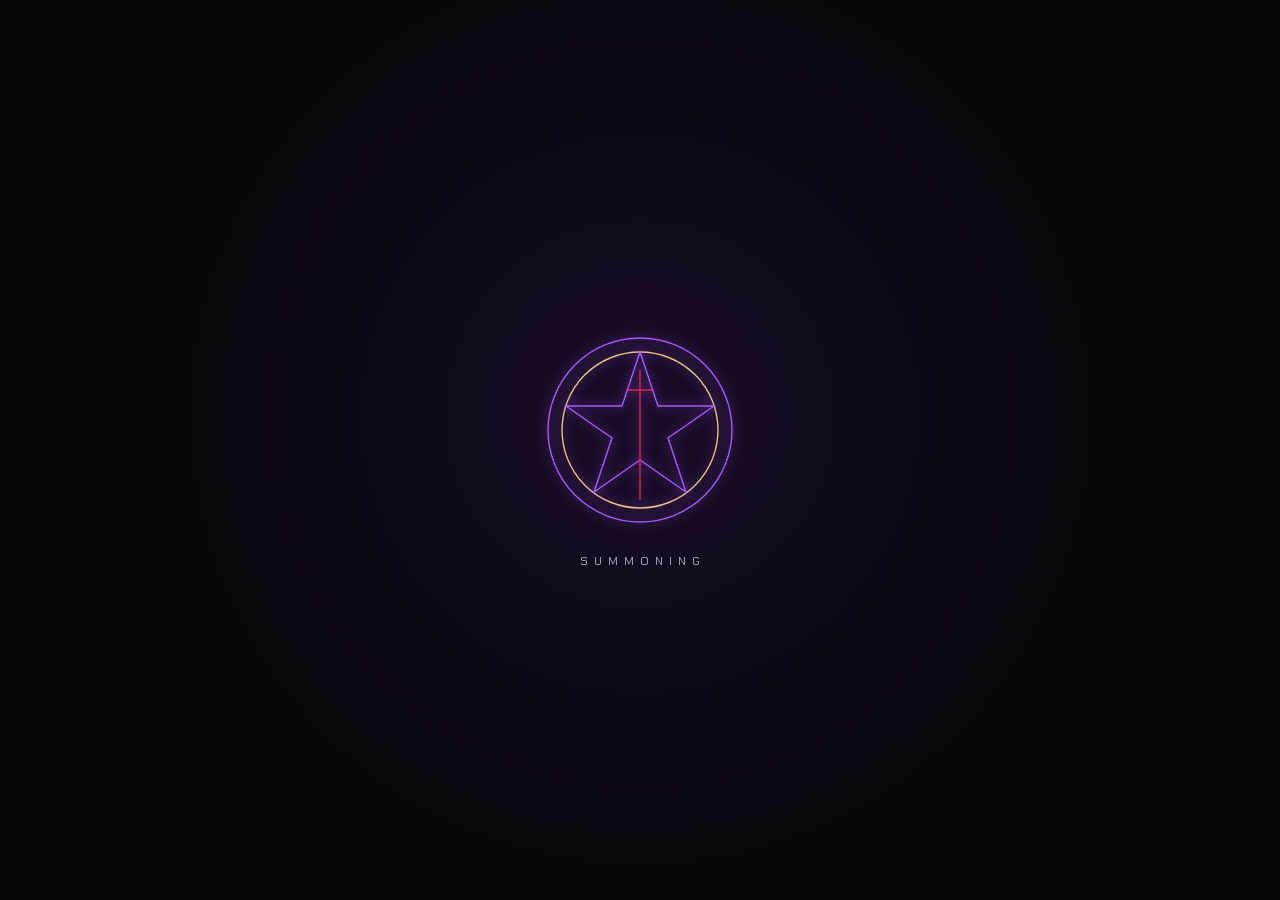
==== commit ffdbf485: "Readability pass and partnership positioning Brighter text tiers with a dark halo over the city, dar" ====
--- a/index.html
+++ b/index.html
@@ -4,12 +4,12 @@
   <meta charset="UTF-8" />
   <meta name="viewport" content="width=device-width, initial-scale=1.0" />
   <title>CardAlive — The mixed-reality platform for trading-card games</title>
-  <meta name="description" content="CardAlive is building a mixed-reality platform for trading-card games on Meta Quest 3, with each game's own cards, characters and gameplay at the center. Publishers can explore a pilot. Players can join the waitlist." />
+  <meta name="description" content="CardAlive partners with trading-card publishers to bring their games into mixed reality on Meta Quest 3, with each game's own cards, characters and gameplay at the center. We build the technology; we don't compete with your game. Publishers can explore a pilot. Players can join the waitlist." />
 
   <meta property="og:type" content="website" />
   <meta property="og:url" content="https://cardalive.xyz/" />
   <meta property="og:title" content="CardAlive — Your cards. Your rules. Your world, alive." />
-  <meta property="og:description" content="The mixed-reality platform for trading-card games. Every card game deserves another dimension." />
+  <meta property="og:description" content="Every Card Game Deserves Another Dimension. CardAlive partners with trading-card publishers to bring their games into mixed reality." />
   <meta property="og:image" content="https://cardalive.xyz/assets/img/og.jpg" />
   <meta name="twitter:card" content="summary_large_image" />
   <meta name="theme-color" content="#07060b" />
@@ -86,7 +86,7 @@
         </h1>
         <p class="hero__title" data-split>Your cards. Your rules. <em>Your world, alive.</em></p>
         <p class="hero__sub fx" style="--d:4">Every Card Game Deserves Another Dimension.</p>
-        <p class="hero__lede fx" style="--d:5">Bring your existing trading-card game into mixed reality, with its original cards, characters, and gameplay at the center.</p>
+        <p class="hero__lede fx" style="--d:5">We partner with trading-card publishers to bring their existing games into mixed reality, with their original cards, characters, and gameplay at the center.</p>
         <div class="hero__ctas fx" style="--d:6">
           <a class="btn btn--blaze" href="./publishers/">
             <span>For Publishers</span><span class="btn__arrow" aria-hidden="true">&nearr;</span>
@@ -116,7 +116,7 @@
       <div class="demos">
         <p class="rune-label fx">II &middot; Prototypes</p>
         <h2 class="h2" data-split>See What CardAlive Can Do</h2>
-        <p class="lede fx" style="--d:3">Our original prototypes demonstrate the technology we're developing for existing trading-card games. These are capability demonstrations, not a separate TCG.</p>
+        <p class="lede fx" style="--d:3">Our original prototypes demonstrate the technology we're developing for existing trading-card games. These are capability demonstrations, not a separate TCG: we build the technology, our partners bring the games.</p>
         <div class="demos__grid">
           <button class="demo fx" style="--d:4" type="button" data-reel="proto-01" aria-label="Play Prototype 01, AR Card Battles, 1 minute 5 seconds">
             <span class="demo__thumb">
@@ -141,7 +141,7 @@
             </span>
           </button>
         </div>
-        <p class="demos__pub fx" style="--d:6">Publishing a card game? <a href="./publishers/#pilot">Explore a pilot</a></p>
+        <p class="demos__pub fx" style="--d:6">Publishing a card game? Let's build it together. <a href="./publishers/#pilot">Explore a pilot</a></p>
       </div>
     </section>
 
@@ -164,7 +164,7 @@
           <input class="raven__honey" type="text" name="_honey" tabindex="-1" autocomplete="off" aria-hidden="true" />
           <p class="raven__status" role="status" data-done="We will write to {email} when early access opens."></p>
         </form>
-        <p class="finale__vision fx" style="--d:5">Different games. Same magic. <span>Publishers: bring your game, and we will bring it to life. <a href="./publishers/">Explore a pilot</a></span></p>
+        <p class="finale__vision fx" style="--d:5">Different games. Same magic. <span>We don't make a rival card game. We partner with publishers to bring theirs to life. <a href="./publishers/">Explore a pilot</a></span></p>
       </div>
     </section>
 
@@ -173,7 +173,7 @@
       <div class="contact">
         <p class="rune-label fx">IV &middot; Send a Raven</p>
         <h2 class="h2 h2--xl" data-split>Get in touch.</h2>
-        <p class="lede fx" style="--d:4">Players, press and partners: leave your email and we will write back. Publishers can also <a href="./publishers/#pilot">explore a pilot</a>.</p>
+        <p class="lede fx" style="--d:4">Players, press and publishers: leave your email and we will write back. Publishers looking to partner can also <a href="./publishers/#pilot">explore a pilot</a>.</p>
         <form class="mail fx" style="--d:5" action="https://formsubmit.co/cardalive@protonmail.com" method="post" novalidate
               data-raven data-subject="CardAlive contact">
           <label class="sr-only" for="raven-email">Your email</label>
--- a/assets/css/style.css
+++ b/assets/css/style.css
@@ -11,8 +11,8 @@
   color-scheme: dark;
   --void:        #07060b;
   --bone:        #ece4d4;
-  --bone-dim:    #bdb3a2;
-  --ash:         #8a8295;
+  --bone-dim:    #ddd4c5;
+  --ash:         #b0a8bc;
   --violet:      #a35bff;
   --violet-deep: #3b1260;
   --crimson:     #e0244f;
@@ -25,6 +25,9 @@
   --display: 'Cinzel', 'Times New Roman', serif;
   --lore:    'Cormorant Garamond', Georgia, serif;
   --sys:     'Chakra Petch', 'Segoe UI', system-ui, sans-serif;
+
+  /* dark halo that keeps light text readable over the bright city */
+  --ink: 0 1px 2px rgba(0, 0, 0, 0.95), 0 0 12px rgba(0, 0, 0, 0.9), 0 0 30px rgba(0, 0, 0, 0.65);
 
   --gut: clamp(16px, 4.5vw, 72px);
   --rail: 96px;
@@ -221,8 +224,8 @@
    Type
    --------------------------------------------------------------- */
 .eyebrow, .rune-label {
-  font-family: var(--sys); font-weight: 600; font-size: 12px; letter-spacing: 0.38em; text-transform: uppercase;
-  color: var(--gold); text-shadow: 0 0 6px #000, 0 0 16px rgba(0, 0, 0, 0.9);
+  font-family: var(--sys); font-weight: 600; font-size: 13px; letter-spacing: 0.34em; text-transform: uppercase;
+  color: #f3d697; text-shadow: var(--ink);
 }
 .rune-label { display: inline-flex; align-items: center; gap: 14px; margin-bottom: 18px; }
 .rune-label::before { content: ''; width: 34px; height: 1px; background: linear-gradient(90deg, transparent, var(--gold)); }
@@ -232,11 +235,12 @@
 .h2 {
   font-family: var(--display); font-weight: 900; line-height: 1.02; letter-spacing: 0.01em;
   font-size: clamp(34px, 4.8vw, 72px); color: var(--bone);
-  text-shadow: 0 0 40px rgba(163, 91, 255, 0.35), 0 2px 0 rgba(0, 0, 0, 0.6);
+  text-shadow: 0 2px 2px rgba(0, 0, 0, 0.9), 0 0 18px rgba(0, 0, 0, 0.85), 0 0 44px rgba(163, 91, 255, 0.35);
   margin-bottom: 20px;
 }
 .h2--xl { font-size: clamp(44px, 7.4vw, 116px); }
-.lede { font-size: clamp(18px, 1.45vw, 22px); color: var(--bone-dim); max-width: 32em; text-shadow: 0 1px 10px rgba(0, 0, 0, 0.9); }
+.h2, .lede, .hero__sub, .hero__lede, .demos__pub, .finale__vision span { text-wrap: balance; }
+.lede { font-size: clamp(19px, 1.5vw, 23px); font-weight: 500; line-height: 1.5; color: var(--bone); max-width: 32em; text-shadow: var(--ink); }
 .lede b, .lede em { color: var(--bone); font-weight: 600; }
 .lede a { color: var(--gold); text-decoration-thickness: 1px; text-underline-offset: 0.2em; }
 q { quotes: '\201C' '\201D'; font-style: italic; color: var(--bone); }
@@ -301,22 +305,23 @@
    I. Hero
    --------------------------------------------------------------- */
 .scene--hero { justify-content: center; text-align: center; padding-left: var(--gut); padding-right: var(--gut); }
-.scene--hero::before { content: ''; position: absolute; inset: 0; z-index: -1; pointer-events: none; background: radial-gradient(50% 42% at 50% 62%, rgba(7, 6, 11, 0.7), transparent 75%); }
+.scene--hero::before { content: ''; position: absolute; inset: 0; z-index: -1; pointer-events: none; background: radial-gradient(60% 58% at 50% 58%, rgba(7, 6, 11, 0.82), rgba(7, 6, 11, 0.45) 60%, transparent 88%); }
 .hero { display: flex; flex-direction: column; align-items: center; gap: clamp(14px, 2.4vh, 26px); max-width: 980px; }
 .hero__logo { line-height: 0; }
 .hero__logo img {
-  width: clamp(220px, min(42vw, 44vh), 560px); height: auto;
+  width: clamp(200px, min(36vw, 36vh), 480px); height: auto;
   filter: drop-shadow(0 0 2px #000) drop-shadow(0 0 28px rgba(163, 91, 255, 0.75)) drop-shadow(0 0 70px rgba(224, 36, 79, 0.35));
   animation: breathe 5s ease-in-out infinite;
 }
 @keyframes breathe { 50% { filter: drop-shadow(0 0 2px #000) drop-shadow(0 0 38px rgba(163, 91, 255, 0.95)) drop-shadow(0 0 90px rgba(224, 36, 79, 0.5)); } }
 .scene--hero .hero__logo.fx { transform: scale(1.08); filter: blur(16px) brightness(2.5); }
 .scene--hero.is-active .hero__logo.fx { transform: none; filter: none; transition-duration: 1.6s; }
-.hero__title { font-family: var(--display); font-weight: 700; font-size: clamp(21px, 2.3vw, 34px); line-height: 1.2; letter-spacing: 0.04em; text-shadow: 0 0 30px rgba(0, 0, 0, 0.9); }
-.hero__title em { font-style: normal; background: linear-gradient(100deg, var(--gold), #fff3d6 40%, var(--violet) 75%, var(--crimson)); -webkit-background-clip: text; background-clip: text; color: transparent; }
+.hero__title { font-family: var(--display); font-weight: 700; font-size: clamp(21px, 2.3vw, 34px); line-height: 1.2; letter-spacing: 0.04em; text-shadow: var(--ink); }
+.hero__title em { font-style: normal; text-shadow: none; filter: drop-shadow(0 1px 2px #000) drop-shadow(0 0 12px rgba(0, 0, 0, 0.8)); background: linear-gradient(100deg, var(--gold), #fff3d6 40%, var(--violet) 75%, var(--crimson)); -webkit-background-clip: text; background-clip: text; color: transparent; }
 .hero__title em .w > span { background: inherit; -webkit-background-clip: text; background-clip: text; }
-.hero__sub { font-family: var(--display); font-weight: 700; font-size: clamp(16px, 1.55vw, 22px); letter-spacing: 0.05em; color: #cfb2ff; text-shadow: 0 0 18px rgba(163, 91, 255, 0.55), 0 0 6px #000; }
-.hero__lede { max-width: 34em; font-size: clamp(17px, 1.35vw, 21px); line-height: 1.45; color: var(--bone-dim); text-shadow: 0 1px 10px rgba(0, 0, 0, 0.95); }
+/* The signature line: the biggest words after the logo */
+.hero__sub { font-family: var(--display); font-weight: 900; font-size: clamp(24px, 3.1vw, 48px); line-height: 1.12; letter-spacing: 0.03em; color: #e6d2ff; text-shadow: 0 2px 2px #000, 0 0 16px rgba(0, 0, 0, 0.9), 0 0 34px rgba(163, 91, 255, 0.75), 0 0 80px rgba(163, 91, 255, 0.4); }
+.hero__lede { max-width: 34em; font-size: clamp(18px, 1.45vw, 22px); font-weight: 500; line-height: 1.45; color: var(--bone); text-shadow: var(--ink); }
 .hero__ctas { display: flex; flex-wrap: wrap; justify-content: center; gap: 14px; margin-top: 4px; }
 .hero__players { margin-top: -4px; }
 
@@ -371,7 +376,7 @@
    II. Prototypes — two capability demos, each opens in a dialog
    --------------------------------------------------------------- */
 .scene--demos { justify-content: center; text-align: center; }
-.scene--demos::before { content: ''; position: absolute; inset: 0; z-index: -1; pointer-events: none; background: radial-gradient(60% 55% at 50% 52%, rgba(7, 6, 11, 0.78), rgba(7, 6, 11, 0.25) 85%); }
+.scene--demos::before { content: ''; position: absolute; inset: 0; z-index: -1; pointer-events: none; background: radial-gradient(60% 55% at 50% 52%, rgba(7, 6, 11, 0.86), rgba(7, 6, 11, 0.4) 85%); }
 .demos { display: flex; flex-direction: column; align-items: center; width: min(1080px, 100%); margin-inline: auto; }
 .demos .lede { max-width: 42em; }
 .demos__grid { display: grid; grid-template-columns: repeat(2, minmax(0, 1fr)); gap: clamp(16px, 2vw, 28px); width: 100%; margin-top: clamp(20px, 3.4vh, 36px); text-align: left; }
@@ -398,8 +403,8 @@
 .demo__body { display: flex; flex-direction: column; gap: 6px; padding: 16px 20px 20px; }
 .demo__title { font-family: var(--display); font-weight: 700; font-size: clamp(16px, 1.3vw, 19px); letter-spacing: 0.04em; line-height: 1.25; }
 .demo__len { font-family: var(--sys); font-size: 11px; font-weight: 600; letter-spacing: 0.22em; text-transform: uppercase; color: var(--gold); }
-.demo__text { font-size: 17px; line-height: 1.4; color: var(--bone-dim); }
-.demos__pub, .hero__players { font-family: var(--sys); font-size: 12px; letter-spacing: 0.2em; text-transform: uppercase; color: var(--bone-dim); text-shadow: 0 0 8px #000; }
+.demo__text { font-size: 18px; font-weight: 500; line-height: 1.4; color: var(--bone); }
+.demos__pub, .hero__players { font-family: var(--sys); font-weight: 600; font-size: 13px; letter-spacing: 0.18em; text-transform: uppercase; color: var(--bone); text-shadow: var(--ink); }
 .demos__pub { margin-top: clamp(18px, 3vh, 28px); }
 .demos__pub a, .hero__players a { color: var(--gold); text-decoration-thickness: 1px; text-underline-offset: 0.3em; margin-left: 6px; white-space: nowrap; }
 .demos__pub a:hover, .hero__players a:hover { color: #fff3d6; }
@@ -407,7 +412,7 @@
    VI. Finale
    --------------------------------------------------------------- */
 .scene--finale { justify-content: center; text-align: center; padding-left: var(--gut); }
-.scene--finale::before { content: ''; position: absolute; inset: 0; z-index: -1; pointer-events: none; background: radial-gradient(50% 50% at 50% 50%, rgba(7, 6, 11, 0.7), transparent 80%); }
+.scene--finale::before { content: ''; position: absolute; inset: 0; z-index: -1; pointer-events: none; background: radial-gradient(56% 56% at 50% 50%, rgba(7, 6, 11, 0.84), rgba(7, 6, 11, 0.4) 65%, transparent 88%); }
 .finale { display: flex; flex-direction: column; align-items: center; max-width: 1000px; }
 .finale .h2 { margin-bottom: 8px; }
 .lantern {
@@ -434,16 +439,16 @@
 .lantern.is-sent .lantern__flame { transform: translateX(-50%) scale(1.3); filter: drop-shadow(0 0 18px rgba(255, 170, 80, 0.9)); }
 @keyframes flicker { 0% { transform: translateX(-50%) scale(1, 1) skewX(-2deg); } 50% { transform: translateX(-52%) scale(0.94, 1.06) skewX(3deg); } 100% { transform: translateX(-48%) scale(1.04, 0.96) skewX(-1deg); } }
 .lantern__label { font-family: var(--display); font-weight: 900; font-size: clamp(22px, 2.5vw, 30px); letter-spacing: 0.14em; text-transform: uppercase; color: var(--bone); text-shadow: 0 0 20px rgba(255, 138, 61, 0.6); }
-.lantern__sub { font-family: var(--sys); font-size: 11px; letter-spacing: 0.24em; text-transform: uppercase; color: var(--ash); }
-.finale__vision { font-family: var(--display); font-weight: 700; font-size: clamp(15px, 1.4vw, 19px); letter-spacing: 0.12em; text-transform: uppercase; color: var(--bone); text-shadow: 0 0 10px #000; }
-.finale__vision span { display: block; margin-top: 6px; font-family: var(--lore); font-weight: 400; font-style: italic; font-size: clamp(17px, 1.4vw, 20px); letter-spacing: 0; text-transform: none; color: var(--bone-dim); }
-.fine { position: absolute; left: var(--gut); right: var(--gut); bottom: 18px; text-align: center; font-size: 13px; color: #6f687a; }
+.lantern__sub { font-family: var(--sys); font-weight: 600; font-size: 12px; letter-spacing: 0.22em; text-transform: uppercase; color: var(--bone-dim); }
+.finale__vision { font-family: var(--display); font-weight: 700; font-size: clamp(15px, 1.4vw, 19px); letter-spacing: 0.12em; text-transform: uppercase; color: var(--bone); text-shadow: var(--ink); }
+.finale__vision span { display: block; margin-top: 6px; font-family: var(--lore); font-weight: 500; font-style: italic; font-size: clamp(18px, 1.5vw, 22px); letter-spacing: 0; text-transform: none; color: var(--bone); }
+.fine { position: absolute; left: var(--gut); right: var(--gut); bottom: 18px; text-align: center; font-size: 14px; color: #b3abbf; text-shadow: var(--ink); }
 
 /* ---------------------------------------------------------------
    VII. Contact
    --------------------------------------------------------------- */
 .contact { position: relative; width: min(640px, 100%); }
-.contact::before { content: ''; position: absolute; inset: -25% -30%; z-index: -1; pointer-events: none; background: radial-gradient(closest-side, rgba(7, 6, 11, 0.75), transparent); }
+.contact::before { content: ''; position: absolute; inset: -25% -30%; z-index: -1; pointer-events: none; background: radial-gradient(closest-side, rgba(7, 6, 11, 0.88), rgba(7, 6, 11, 0.5) 70%, transparent); }
 .contact .h2 { margin-bottom: 14px; }
 .mail { margin: 28px 0 0; max-width: 560px; }
 .mail .raven { margin-top: 0; padding-left: 10px; background: linear-gradient(90deg, rgba(36, 8, 18, 0.75), rgba(10, 6, 16, 0.65)); }
@@ -469,7 +474,7 @@
   flex: 1; min-width: 0; padding: 15px 16px; border: 0; outline: none; background: transparent;
   font-family: var(--sys); font-weight: 500; font-size: 16px; letter-spacing: 0.04em; color: var(--bone);
 }
-.raven__input::placeholder { color: #7d7588; }
+.raven__input::placeholder { color: #a29aae; }
 .raven__send {
   flex: none; padding: 0 20px; white-space: nowrap;
   font-family: var(--display); font-weight: 900; font-size: 13px; letter-spacing: 0.16em; text-transform: uppercase;
@@ -480,7 +485,7 @@
 .raven__send:focus-visible { outline: 2px solid #fff; outline-offset: -4px; }
 .is-busy .raven__send { cursor: progress; filter: saturate(0.4) brightness(0.8); }
 .is-sent .raven { display: none; }
-.raven__status { min-height: 1.5em; margin-top: 10px; font-family: var(--sys); font-size: 12px; letter-spacing: 0.1em; color: var(--bone-dim); text-shadow: 0 0 8px #000; }
+.raven__status { min-height: 1.5em; margin-top: 10px; font-family: var(--sys); font-size: 13px; letter-spacing: 0.08em; color: var(--bone); text-shadow: var(--ink); }
 .is-sent .raven__status { margin-top: 4px; font-size: 14px; letter-spacing: 0.04em; color: var(--gold); }
 .is-sent .lantern__sub { display: none; }
 .raven__status.is-err { color: #ff8da3; }
@@ -489,10 +494,10 @@
 .sr-only { position: absolute; width: 1px; height: 1px; margin: -1px; overflow: hidden; clip: rect(0 0 0 0); white-space: nowrap; }
 .finale__vision a { color: var(--gold); text-decoration-thickness: 1px; text-underline-offset: 0.2em; margin-left: 4px; white-space: nowrap; }
 .nav__link {
-  font-family: var(--sys); font-size: 11px; letter-spacing: 0.24em; text-transform: uppercase; text-decoration: none; color: var(--bone-dim);
-  padding: 8px 4px; margin-right: 6px; transition: color 0.2s; text-shadow: 0 0 8px #000;
-}
-.nav__link:hover { color: var(--bone); }
+  font-family: var(--sys); font-weight: 600; font-size: 12px; letter-spacing: 0.2em; text-transform: uppercase; text-decoration: none; color: var(--bone);
+  padding: 8px 4px; margin-right: 6px; transition: color 0.2s; text-shadow: var(--ink);
+}
+.nav__link:hover { color: #fff3d6; }
 body[data-scene="prototypes"] .nav__link[data-goto="1"], body[data-scene="contact"] .nav__link[data-goto="3"] { color: var(--gold); }
 .nav__link--trailer { display: inline-flex; align-items: center; gap: 8px; color: var(--gold); }
 .nav__link--trailer:hover { color: #fff3d6; }
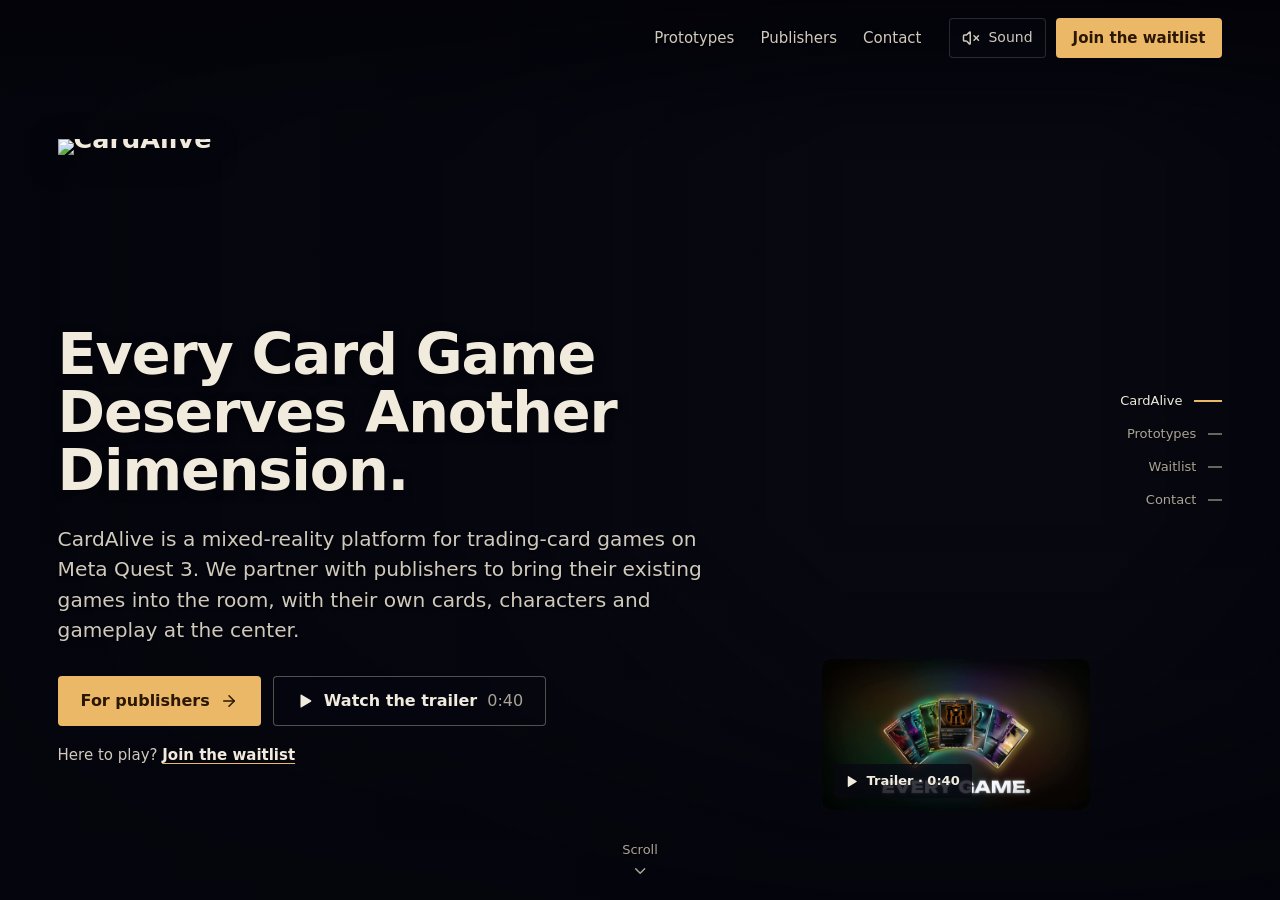
==== commit ac71091b: "Redesign the site: one typeface, simpler components Rebuild the look over the existing three.js city" ====
--- a/index.html
+++ b/index.html
@@ -12,16 +12,16 @@
   <meta property="og:description" content="Every Card Game Deserves Another Dimension. CardAlive partners with trading-card publishers to bring their games into mixed reality." />
   <meta property="og:image" content="https://cardalive.xyz/assets/img/og.jpg" />
   <meta name="twitter:card" content="summary_large_image" />
-  <meta name="theme-color" content="#07060b" />
+  <meta name="theme-color" content="#0c0a12" />
 
   <link rel="icon" href="./assets/img/favicon.svg" type="image/svg+xml" />
 
-  <link rel="preconnect" href="https://fonts.googleapis.com" />
-  <link rel="preconnect" href="https://fonts.gstatic.com" crossorigin />
-  <link href="https://fonts.googleapis.com/css2?family=Chakra+Petch:wght@500;600&family=Cinzel:wght@500;700;900&family=Cormorant+Garamond:ital,wght@0,400;0,500;0,600;1,400;1,500&display=swap" rel="stylesheet" />
+  <link rel="preconnect" href="https://api.fontshare.com" />
+  <link rel="preconnect" href="https://cdn.fontshare.com" crossorigin />
+  <link href="https://api.fontshare.com/v2/css?f[]=switzer@400,500,600,700&display=swap" rel="stylesheet" />
 
   <link rel="stylesheet" href="./assets/css/style.css" />
-  <noscript><style>.scene--hero { visibility: visible; } .scene--hero .fx { opacity: 1; transform: none; filter: none; } .summoning { display: none; }</style></noscript>
+  <noscript><style>.scene--hero { visibility: visible; } .scene--hero .fx { opacity: 1; transform: none; } .scene--hero::before { opacity: 1; }</style></noscript>
 
   <script type="importmap">
   {
@@ -33,167 +33,145 @@
   </script>
 </head>
 <body>
+  <!-- Icons: Lucide (ISC), one stroke weight -->
+  <svg width="0" height="0" style="position:absolute" aria-hidden="true">
+    <symbol id="i-go" viewBox="0 0 24 24"><path d="M5 12h14" /><path d="m12 5 7 7-7 7" /></symbol>
+    <symbol id="i-play" viewBox="0 0 24 24"><path d="M6 4.5v15a1 1 0 0 0 1.5.86l12.4-7.5a1 1 0 0 0 0-1.72L7.5 3.64A1 1 0 0 0 6 4.5z" /></symbol>
+    <symbol id="i-close" viewBox="0 0 24 24"><path d="M18 6 6 18" /><path d="m6 6 12 12" /></symbol>
+    <symbol id="i-mute" viewBox="0 0 24 24"><path d="M11 4.7a.7.7 0 0 0-1.2-.5L6.4 7.6A1.4 1.4 0 0 1 5.4 8H3a1 1 0 0 0-1 1v6a1 1 0 0 0 1 1h2.4a1.4 1.4 0 0 1 1 .4l3.4 3.4a.7.7 0 0 0 1.2-.5z" /><path d="m22 9-6 6" /><path d="m16 9 6 6" /></symbol>
+    <symbol id="i-sound" viewBox="0 0 24 24"><path d="M11 4.7a.7.7 0 0 0-1.2-.5L6.4 7.6A1.4 1.4 0 0 1 5.4 8H3a1 1 0 0 0-1 1v6a1 1 0 0 0 1 1h2.4a1.4 1.4 0 0 1 1 .4l3.4 3.4a.7.7 0 0 0 1.2-.5z" /><path d="M16 9a5 5 0 0 1 0 6" /><path d="M19.4 18.4a9 9 0 0 0 0-12.8" /></symbol>
+    <symbol id="i-down" viewBox="0 0 24 24"><path d="m6 9 6 6 6-6" /></symbol>
+  </svg>
+
   <!-- The city behind every scene: a real-time rendering (world.js). -->
   <canvas id="world" aria-hidden="true"></canvas>
   <div class="fallback-sky" aria-hidden="true"></div>
-  <div class="vignette" aria-hidden="true"></div>
-  <div class="grain" aria-hidden="true"></div>
+  <div class="shade" aria-hidden="true"></div>
   <div class="dissolve" id="dissolve" aria-hidden="true"></div>
-
-  <div class="summoning" id="summoning" aria-hidden="true">
-    <svg class="summoning__sigil" viewBox="0 0 200 200">
-      <circle cx="100" cy="100" r="92" />
-      <circle cx="100" cy="100" r="78" />
-      <polygon points="100,22 118,76 174,76 128,108 146,162 100,130 54,162 72,108 26,76 82,76" />
-      <path d="M100 40 L100 170 M86 60 L114 60" />
-    </svg>
-    <p class="summoning__text">Summoning</p>
-  </div>
 
   <header class="nav">
     <button class="nav__brand" type="button" data-goto="0" aria-label="CardAlive, back to the start">
       <img src="./assets/img/logo.png" alt="CardAlive" width="1704" height="923" />
     </button>
-    <div class="nav__right">
+    <nav class="nav__links" aria-label="Site">
       <a class="nav__link nav__link--wide" href="#prototypes" data-goto="1">Prototypes</a>
-      <a class="nav__link nav__link--pub" href="./publishers/">Publishers</a>
-      <button class="nav__link nav__link--trailer" type="button" data-reel="trailer"><span class="nav__play" aria-hidden="true"></span>Trailer</button>
+      <a class="nav__link" href="./publishers/">Publishers</a>
       <a class="nav__link nav__link--wide" href="#contact" data-goto="3">Contact</a>
-      <button class="sound motion" id="motion" type="button" hidden aria-pressed="true" title="Turn off the camera flights and drifting effects.">
-        <span class="motion__ico" aria-hidden="true"></span><span class="motion__label">Reduce motion</span>
+    </nav>
+    <div class="nav__tools">
+      <button class="tool motion" id="motion" type="button" hidden aria-pressed="true" title="Turn off the camera flights.">
+        <span class="motion__label">Reduce motion</span>
       </button>
-      <button class="sound" id="sound" type="button" aria-pressed="false" aria-label="Turn sound on">
-        <span class="sound__bars" aria-hidden="true"><i></i><i></i><i></i><i></i></span>
+      <button class="tool sound" id="sound" type="button" aria-pressed="false" aria-label="Turn sound on">
+        <svg class="ico ico--off" aria-hidden="true"><use href="#i-mute" /></svg>
+        <svg class="ico ico--on" aria-hidden="true"><use href="#i-sound" /></svg>
         <span class="sound__label">Sound</span>
       </button>
-      <button class="btn btn--small" type="button" data-goto="2" data-focus="gate-email"><span class="wide-only">Join the&nbsp;</span>Waitlist</button>
+      <button class="btn btn--gold btn--sm" type="button" data-goto="2" data-focus="gate-email"><span class="wide-only">Join the waitlist</span><span class="narrow-only">Waitlist</span></button>
     </div>
   </header>
 
-  <!-- Scene rail -->
   <nav class="rail" aria-label="Scenes">
     <ol id="rail"></ol>
   </nav>
 
   <main class="stage" id="stage">
 
-    <!-- I. HERO -->
     <section class="scene scene--hero" id="hero" data-title="CardAlive" data-cam="hero" data-corr="0.10" aria-label="CardAlive">
       <div class="hero">
-        <p class="eyebrow fx">The mixed-reality platform for trading-card games</p>
-        <h1 class="hero__logo fx" style="--d:1">
+        <h1 class="hero__logo fx">
           <img src="./assets/img/logo.png" alt="CardAlive" width="1704" height="923" />
         </h1>
-        <p class="hero__title" data-split>Your cards. Your rules. <em>Your world, alive.</em></p>
-        <p class="hero__sub fx" style="--d:4">Every Card Game Deserves Another Dimension.</p>
-        <p class="hero__lede fx" style="--d:5">We partner with trading-card publishers to bring their existing games into mixed reality, with their original cards, characters, and gameplay at the center.</p>
-        <div class="hero__ctas fx" style="--d:6">
-          <a class="btn btn--blaze" href="./publishers/">
-            <span>For Publishers</span><span class="btn__arrow" aria-hidden="true">&nearr;</span>
-          </a>
-          <button class="btn btn--trailer" type="button" data-reel="trailer">
-            <span class="btn--trailer__ico" aria-hidden="true"></span><span>Watch the Trailer</span>
-          </button>
+        <p class="hero__sig fx" style="--d:1">Every Card Game Deserves Another Dimension.</p>
+        <p class="hero__lede fx" style="--d:2">CardAlive is a mixed-reality platform for trading-card games on Meta&nbsp;Quest&nbsp;3. We partner with publishers to bring their existing games into the room, with their own cards, characters and gameplay at the center.</p>
+        <div class="hero__actions fx" style="--d:3">
+          <a class="btn btn--gold" href="./publishers/">For publishers<svg class="ico ico--go" aria-hidden="true"><use href="#i-go" /></svg></a>
+          <button class="btn btn--line" type="button" data-reel="trailer"><svg class="ico ico--fill" aria-hidden="true"><use href="#i-play" /></svg>Watch the trailer<span class="btn__meta">0:40</span></button>
         </div>
-        <p class="hero__players fx" style="--d:7">Here to play? <a href="#waitlist" data-goto="2" data-focus="gate-email">Join the waitlist</a></p>
-        <!-- The trailer, previewed as a muted loop; the full cut with sound opens in a dialog. -->
-        <button class="teaser fx" style="--d:8" type="button" data-reel="trailer" aria-label="Watch the CardAlive trailer, 40 seconds, with sound">
-          <span class="teaser__frame">
-            <video class="teaser__video" id="teaser" muted loop playsinline preload="none" tabindex="-1" aria-hidden="true"
-                   poster="./assets/video/cardalive-trailer.jpg?v=2">
-              <source src="./assets/video/cardalive-trailer-loop.mp4?v=2" type="video/mp4" />
-            </video>
-            <span class="teaser__tag" aria-hidden="true"><i></i>New trailer</span>
-            <span class="teaser__play" aria-hidden="true"></span>
-          </span>
-          <span class="teaser__label">Watch the trailer <b>0:40</b></span>
+        <p class="hero__players fx" style="--d:4">Here to play? <a href="#waitlist" data-goto="2" data-focus="gate-email">Join the waitlist</a></p>
+      </div>
+      <!-- A muted loop of the trailer; the full cut with sound opens in a dialog. -->
+      <button class="frame teaser fx" style="--d:3" type="button" data-reel="trailer" aria-label="Watch the CardAlive trailer, 40 seconds, with sound">
+        <video id="teaser" muted loop playsinline preload="none" tabindex="-1" aria-hidden="true"
+               poster="./assets/video/cardalive-trailer.jpg?v=2">
+          <source src="./assets/video/cardalive-trailer-loop.mp4?v=2" type="video/mp4" />
+        </video>
+        <span class="chip" aria-hidden="true"><svg class="ico ico--fill"><use href="#i-play" /></svg>Trailer &middot; 0:40</span>
+      </button>
+    </section>
+
+    <section class="scene scene--demos" id="prototypes" data-title="Prototypes" data-cam="scale-table" data-corr="0.20" aria-labelledby="demos-title">
+      <div class="demos">
+        <h2 class="h2 demos__title fx" id="demos-title">See what CardAlive can do</h2>
+        <p class="demos__lede fx" style="--d:1">Two prototypes, built with our own original characters, show the technology we're developing for existing trading-card games. Partner publishers bring their own games to it.</p>
+        <button class="plate plate--lead fx" style="--d:2" type="button" data-reel="proto-01" aria-label="Play Prototype 01, AR Card Battles, 1 minute 5 seconds">
+          <span class="frame">
+            <img src="./assets/img/prototype-01.jpg" width="960" height="540" alt="" loading="lazy" decoding="async" />
+            <span class="chip" aria-hidden="true"><svg class="ico ico--fill"><use href="#i-play" /></svg>1:05</span>
+          </span>
+          <span class="h3 plate__title">AR Card Battles</span>
+          <span class="plate__meta">Prototype 01 &middot; recorded in-headset</span>
+          <span class="plate__text">Printed cards on a real table summon 3D characters that take turns and battle.</span>
         </button>
-      </div>
-    </section>
-
-    <!-- II. PROTOTYPES -->
-    <section class="scene scene--demos" id="prototypes" data-title="Prototypes" data-cam="scale-table" data-corr="0.20" aria-label="See what CardAlive can do">
-      <div class="demos">
-        <p class="rune-label fx">II &middot; Prototypes</p>
-        <h2 class="h2" data-split>See What CardAlive Can Do</h2>
-        <p class="lede fx" style="--d:3">Our original prototypes demonstrate the technology we're developing for existing trading-card games. These are capability demonstrations, not a separate TCG: we build the technology, our partners bring the games.</p>
-        <div class="demos__grid">
-          <button class="demo fx" style="--d:4" type="button" data-reel="proto-01" aria-label="Play Prototype 01, AR Card Battles, 1 minute 5 seconds">
-            <span class="demo__thumb">
-              <img src="./assets/img/prototype-01.jpg" width="960" height="540" alt="" loading="lazy" decoding="async" />
-              <span class="demo__play" aria-hidden="true"></span>
-            </span>
-            <span class="demo__body">
-              <span class="demo__title">Prototype 01 &middot; AR Card Battles</span>
-              <span class="demo__len">1 minute 5 seconds</span>
-              <span class="demo__text">Physical cards summon interactive 3D characters and trigger animated battles.</span>
-            </span>
-          </button>
-          <button class="demo fx" style="--d:5" type="button" data-reel="proto-02" aria-label="Play Prototype 02, Kishi City, 1 minute 16 seconds">
-            <span class="demo__thumb">
-              <img src="./assets/img/prototype-02.jpg" width="640" height="360" alt="" loading="lazy" decoding="async" />
-              <span class="demo__play" aria-hidden="true"></span>
-            </span>
-            <span class="demo__body">
-              <span class="demo__title">Prototype 02 &middot; Kishi City</span>
-              <span class="demo__len">1 minute 16 seconds</span>
-              <span class="demo__text">Interactive characters, explorable environments, and immersive world-building.</span>
-            </span>
-          </button>
+        <button class="plate fx" style="--d:3" type="button" data-reel="proto-02" aria-label="Play Prototype 02, Kishi City, 1 minute 16 seconds">
+          <span class="frame">
+            <img src="./assets/img/prototype-02.jpg" width="640" height="360" alt="" loading="lazy" decoding="async" />
+            <span class="chip" aria-hidden="true"><svg class="ico ico--fill"><use href="#i-play" /></svg>1:16</span>
+          </span>
+          <span class="h3 plate__title">Kishi City</span>
+          <span class="plate__meta">Prototype 02 &middot; in development</span>
+          <span class="plate__text">A character, the world built around him, and a city to explore.</span>
+        </button>
+        <p class="demos__pub fx" style="--d:4">Publishing a card game? <a class="link-go" href="./publishers/#pilot">Explore a pilot<svg class="ico" aria-hidden="true"><use href="#i-go" /></svg></a></p>
+        <p class="art-note fx" style="--d:5">Prototype card artwork is AI-assisted placeholder art for this proof of concept, not final artwork. Publisher experiences use each game's original card art, characters and creative identity.</p>
+      </div>
+    </section>
+
+    <section class="scene scene--wait" id="waitlist" data-title="Waitlist" data-cam="finale" data-corr="0.30" aria-labelledby="wait-title">
+      <div class="wait">
+        <div>
+          <h2 class="h2 wait__tag fx" id="wait-title"><span>Your cards.</span> <span>Your rules.</span> <span>Your world, alive.</span></h2>
+          <p class="wait__pub inline fx" style="--d:2">Publishing a card game? We work with publishers to bring their games into mixed reality. <a href="./publishers/">Explore a pilot</a></p>
         </div>
-        <p class="demos__pub fx" style="--d:6">Publishing a card game? Let's build it together. <a href="./publishers/#pilot">Explore a pilot</a></p>
-      </div>
-    </section>
-
-    <!-- III. WAITLIST (players) -->
-    <section class="scene scene--finale" id="waitlist" data-title="Waitlist" data-cam="finale" data-corr="0.30" aria-label="Join the waitlist">
-      <div class="finale">
-        <p class="rune-label fx">III &middot; For Players</p>
-        <h2 class="h2 h2--xl" data-split>Be first to play.</h2>
-        <form class="lantern fx" style="--d:3" action="https://formsubmit.co/cardalive@protonmail.com" method="post" novalidate
+        <form class="join fx" style="--d:1" action="https://formsubmit.co/cardalive@protonmail.com" method="post" novalidate
               data-raven data-subject="CardAlive waitlist">
-          <span class="lantern__flame" aria-hidden="true"><i></i><i></i><i></i></span>
-          <label class="lantern__label" for="gate-email" data-done="You're on the list">Join the Waitlist</label>
-          <span class="lantern__sub">Early access on Meta Quest 3</span>
-          <span class="raven">
-            <input class="raven__input" id="gate-email" name="email" type="email" inputmode="email" autocomplete="email"
+          <label class="join__title" for="gate-email" data-done="You're on the list.">Be first to play.</label>
+          <p class="join__text">Early access is coming to Meta&nbsp;Quest&nbsp;3. Leave your email and we'll write when it opens.</p>
+          <span class="field">
+            <input class="field__input" id="gate-email" name="email" type="email" inputmode="email" autocomplete="email"
                    placeholder="your@email.com" maxlength="254" required />
-            <button class="raven__send" type="submit">Join</button>
+            <button class="field__send" type="submit">Join</button>
           </span>
           <input type="hidden" name="source" value="Waitlist (players)" />
           <input class="raven__honey" type="text" name="_honey" tabindex="-1" autocomplete="off" aria-hidden="true" />
           <p class="raven__status" role="status" data-done="We will write to {email} when early access opens."></p>
         </form>
-        <p class="finale__vision fx" style="--d:5">Different games. Same magic. <span>We don't make a rival card game. We partner with publishers to bring theirs to life. <a href="./publishers/">Explore a pilot</a></span></p>
-      </div>
-    </section>
-
-    <!-- IV. CONTACT -->
-    <section class="scene scene--contact" id="contact" data-title="Contact" data-cam="contact" data-corr="0.25" aria-label="Contact">
+      </div>
+    </section>
+
+    <section class="scene scene--contact" id="contact" data-title="Contact" data-cam="contact" data-corr="0.25" aria-labelledby="contact-title">
       <div class="contact">
-        <p class="rune-label fx">IV &middot; Send a Raven</p>
-        <h2 class="h2 h2--xl" data-split>Get in touch.</h2>
-        <p class="lede fx" style="--d:4">Players, press and publishers: leave your email and we will write back. Publishers looking to partner can also <a href="./publishers/#pilot">explore a pilot</a>.</p>
-        <form class="mail fx" style="--d:5" action="https://formsubmit.co/cardalive@protonmail.com" method="post" novalidate
+        <h2 class="h2 fx" id="contact-title">Get in touch.</h2>
+        <p class="lede fx" style="--d:1">Players, press and publishers: leave your email and we'll write back. Publishers looking to partner can also <a href="./publishers/#pilot">explore a pilot</a>.</p>
+        <form class="mail fx" style="--d:2" action="https://formsubmit.co/cardalive@protonmail.com" method="post" novalidate
               data-raven data-subject="CardAlive contact">
-          <label class="sr-only" for="raven-email">Your email</label>
-          <span class="raven">
-            <span class="mail__seal" aria-hidden="true"></span>
-            <input class="raven__input" id="raven-email" name="email" type="email" inputmode="email" autocomplete="email"
+          <label class="mail__label" for="raven-email">Your email</label>
+          <span class="field">
+            <input class="field__input" id="raven-email" name="email" type="email" inputmode="email" autocomplete="email"
                    placeholder="your@email.com" maxlength="254" required />
-            <button class="raven__send" type="submit">Send a raven</button>
+            <button class="field__send" type="submit">Send a raven</button>
           </span>
           <input type="hidden" name="source" value="Contact (Send a Raven)" />
           <input class="raven__honey" type="text" name="_honey" tabindex="-1" autocomplete="off" aria-hidden="true" />
           <p class="raven__status" role="status" data-done="Raven sent. We will write back to {email}."></p>
         </form>
       </div>
-      <p class="fine fx" style="--d:7">&copy; <span id="year">2026</span> CardAlive &middot; In development for Meta Quest 3 &middot; Unreleased; everything shown is a work in progress. The city behind this page is a real-time web rendering, not in-game footage.</p>
+      <p class="fine fx" style="--d:4">&copy; <span id="year">2026</span> CardAlive &middot; In development for Meta Quest 3 &middot; Unreleased; everything shown is a work in progress. The city behind this page is a real-time web rendering, not in-game footage.</p>
     </section>
   </main>
 
   <dialog class="reel" id="trailer" aria-label="CardAlive trailer">
-    <button class="reel__close" type="button" aria-label="Close">&times;</button>
+    <button class="reel__close" type="button" aria-label="Close"><svg class="ico" aria-hidden="true"><use href="#i-close" /></svg></button>
     <video class="reel__video" controls playsinline preload="none"
            poster="./assets/video/cardalive-trailer.jpg?v=2">
       <source src="./assets/video/cardalive-trailer.mp4?v=2" type="video/mp4" />
@@ -202,7 +180,7 @@
   </dialog>
 
   <dialog class="reel" id="proto-01" aria-label="Prototype 01: AR Card Battles">
-    <button class="reel__close" type="button" aria-label="Close">&times;</button>
+    <button class="reel__close" type="button" aria-label="Close"><svg class="ico" aria-hidden="true"><use href="#i-close" /></svg></button>
     <video class="reel__video" controls playsinline preload="none"
            poster="./assets/video/where-we-are-now.jpg">
       <source src="./assets/video/where-we-are-now.mp4" type="video/mp4" />
@@ -211,12 +189,12 @@
   </dialog>
 
   <dialog class="reel" id="proto-02" aria-label="Prototype 02: Kishi City">
-    <button class="reel__close" type="button" aria-label="Close">&times;</button>
+    <button class="reel__close" type="button" aria-label="Close"><svg class="ico" aria-hidden="true"><use href="#i-close" /></svg></button>
     <div class="reel__video" data-yt="3THAZpt9uw8" data-yt-title="Prototype 02: Every Character Has a World"></div>
     <p class="reel__cap">Prototype 02: a character, the world built around him, and the city to explore. In development.</p>
   </dialog>
 
-  <div class="hint" id="hint" aria-hidden="true"><span>Scroll</span><i></i></div>
+  <div class="hint" id="hint" aria-hidden="true"><span>Scroll</span><svg class="ico"><use href="#i-down" /></svg></div>
 
   <script src="./assets/js/forms.js" defer></script>
   <script src="./assets/js/main.js" defer></script>
--- a/assets/css/style.css
+++ b/assets/css/style.css
@@ -2,36 +2,41 @@
    CardAlive — the mixed-reality platform for trading-card games
    A fixed stage of four scenes over a real-time city (world.js).
    No document scroll: one gesture moves one scene, the camera
-   flies, the text dissolves and re-forms. Three voices: Cinzel
-   for titles, Cormorant for lore, Chakra Petch for the game's
-   holographic System UI.
+   flies, the text settles back in. Night ink, gold for actions,
+   bone for text, one typeface (Switzer). Tokens: DESIGN.md.
    ============================================================ */
 
 :root {
   color-scheme: dark;
-  --void:        #07060b;
-  --bone:        #ece4d4;
-  --bone-dim:    #ddd4c5;
-  --ash:         #b0a8bc;
-  --violet:      #a35bff;
-  --violet-deep: #3b1260;
-  --crimson:     #e0244f;
-  --blood:       #7a0a22;
-  --cyan:        #52f2ff;
-  --gold:        #e7c27a;
-  --gold-deep:   #9a7330;
-  --ember:       #ff8a3d;
-
-  --display: 'Cinzel', 'Times New Roman', serif;
-  --lore:    'Cormorant Garamond', Georgia, serif;
-  --sys:     'Chakra Petch', 'Segoe UI', system-ui, sans-serif;
-
-  /* dark halo that keeps light text readable over the bright city */
-  --ink: 0 1px 2px rgba(0, 0, 0, 0.95), 0 0 12px rgba(0, 0, 0, 0.9), 0 0 30px rgba(0, 0, 0, 0.65);
+  --night:     oklch(0.14 0.02 285);
+  --night-2:   oklch(0.185 0.022 285);
+  --night-3:   oklch(0.235 0.025 285);
+  --bone:      oklch(0.94 0.018 85);
+  --bone-2:    oklch(0.84 0.02 85);
+  --bone-3:    oklch(0.72 0.02 85);
+  --line:      oklch(0.94 0.018 85 / 0.16);
+  --line-2:    oklch(0.94 0.018 85 / 0.32);
+  --gold:      oklch(0.81 0.115 78);
+  --gold-hi:   oklch(0.87 0.1 82);
+  --gold-ink:  oklch(0.23 0.045 60);
+  --err:       oklch(0.8 0.12 22);
+
+  --font: 'Switzer', 'Segoe UI', system-ui, sans-serif;
+
+  /* Fluid steps (Utopia-style clamps). The signature line is the largest text after the logo. */
+  --fs-sig:   clamp(2.5rem, 1.1rem + 3.1vw, 4.75rem);
+  --fs-h2:    clamp(2rem, 1.25rem + 2.1vw, 3.5rem);
+  --fs-h3:    clamp(1.25rem, 1.05rem + 0.55vw, 1.625rem);
+  --fs-lede:  clamp(1.125rem, 1.02rem + 0.3vw, 1.3125rem);
+  --fs-body:  1.0625rem;
+  --fs-small: 0.9375rem;
+  --fs-fine:  13px;
 
   --gut: clamp(16px, 4.5vw, 72px);
-  --rail: 96px;
-  --ease: cubic-bezier(0.16, 1, 0.3, 1);
+  --rail: 132px;
+  --radius: 4px;      /* buttons, fields, tools, chips */
+  --radius-2: 8px;    /* video frames, panels, the dialog */
+  --ease-out: cubic-bezier(0.16, 1, 0.3, 1);
   --ease-in: cubic-bezier(0.7, 0, 0.84, 0);
 }
 
@@ -40,224 +45,145 @@
 
 html, body { height: 100%; overflow: hidden; overscroll-behavior: none; }
 body {
-  background: var(--void);
+  background: var(--night);
   color: var(--bone);
-  font-family: var(--lore);
-  font-size: 18px;
+  font-family: var(--font);
+  font-size: var(--fs-body);
   line-height: 1.55;
   -webkit-font-smoothing: antialiased;
-  text-rendering: optimizeLegibility;
+  font-kerning: normal;
 }
 
 img, svg, video { display: block; max-width: 100%; }
 button { font: inherit; color: inherit; background: none; border: 0; cursor: pointer; }
-a { color: inherit; }
-::selection { background: var(--violet); color: #fff; }
-:focus-visible { outline: 2px solid var(--cyan); outline-offset: 3px; }
+a { color: inherit; text-underline-offset: 0.22em; text-decoration-thickness: 1px; }
+p, dd, li, td { text-wrap: pretty; }
+input, textarea { caret-color: var(--gold); }
+::selection { background: var(--gold); color: var(--gold-ink); }
+:focus-visible { outline: 2px solid var(--gold); outline-offset: 3px; border-radius: 2px; }
 [hidden] { display: none !important; }
-
-/* ---------------------------------------------------------------
-   Backdrop stack
+* { scrollbar-width: thin; scrollbar-color: var(--night-3) transparent; }
+
+.ico { width: 1.2em; height: 1.2em; flex: none; fill: none; stroke: currentColor; stroke-width: 2; stroke-linecap: round; stroke-linejoin: round; }
+.ico--fill { fill: currentColor; stroke: none; }
+.sr-only { position: absolute; width: 1px; height: 1px; margin: -1px; overflow: hidden; clip: rect(0 0 0 0); white-space: nowrap; }
+.raven__honey { position: absolute; left: -9999px; width: 1px; height: 1px; opacity: 0; }
+
+/* ---------------------------------------------------------------
+   Backdrop: the city, its fallback, shade, the cut
    --------------------------------------------------------------- */
 #world { position: fixed; inset: 0; width: 100vw; height: 100vh; z-index: 0; display: block; opacity: 0; transition: opacity 1.6s ease; }
 body.world-ready #world { opacity: 1; }
 
 .fallback-sky {
   position: fixed; inset: 0; z-index: 0; display: none;
-  background:
-    radial-gradient(60% 50% at 50% 28%, rgba(163, 91, 255, 0.35), transparent 70%),
-    radial-gradient(30% 22% at 50% 62%, rgba(224, 36, 79, 0.25), transparent 70%),
-    linear-gradient(180deg, #05060f 0%, #120a1e 55%, #241230 78%, #07060b 100%);
+  background: linear-gradient(180deg, oklch(0.11 0.02 280) 0%, oklch(0.16 0.03 290) 60%, oklch(0.2 0.035 300) 82%, var(--night) 100%);
 }
 .fallback-sky::after { content: ''; position: absolute; left: 0; right: 0; bottom: 0; height: 46vh; background: url('../img/skyline.svg') bottom center / auto 100% repeat-x; }
 body.no-webgl .fallback-sky { display: block; }
 
-.vignette {
-  position: fixed; inset: 0; z-index: 1; pointer-events: none; opacity: 0.85;
+/* Edges fall off into the night; deeper while the camera is in flight */
+.shade {
+  position: fixed; inset: 0; z-index: 1; pointer-events: none; opacity: 0.8;
   background:
-    radial-gradient(120% 90% at 50% 45%, transparent 55%, rgba(4, 3, 8, 0.8) 100%),
-    linear-gradient(180deg, rgba(4, 3, 8, 0.55) 0%, transparent 16%, transparent 80%, rgba(4, 3, 8, 0.75) 100%);
+    linear-gradient(180deg, oklch(0.1 0.02 285 / 0.7) 0%, transparent 18%, transparent 78%, oklch(0.1 0.02 285 / 0.8) 100%),
+    linear-gradient(90deg, oklch(0.1 0.02 285 / 0.45) 0%, transparent 14%, transparent 86%, oklch(0.1 0.02 285 / 0.45) 100%);
   transition: opacity 0.8s ease;
 }
-body.is-flying .vignette { opacity: 1; }
-.grain {
-  position: fixed; inset: -50%; z-index: 2; pointer-events: none; opacity: 0.09;
-  background-image: url("data:image/svg+xml,%3Csvg xmlns='http://www.w3.org/2000/svg' width='160' height='160'%3E%3Cfilter id='n'%3E%3CfeTurbulence type='fractalNoise' baseFrequency='.9' numOctaves='2' stitchTiles='stitch'/%3E%3CfeColorMatrix values='0 0 0 0 1 0 0 0 0 1 0 0 0 0 1 0 0 0 .9 0'/%3E%3C/filter%3E%3Crect width='100%25' height='100%25' filter='url(%23n)'/%3E%3C/svg%3E");
-  animation: grain 0.9s steps(5) infinite;
-}
-@keyframes grain {
-  0% { transform: translate(0, 0); } 20% { transform: translate(-6%, 4%); }
-  40% { transform: translate(5%, -3%); } 60% { transform: translate(-3%, -6%); }
-  80% { transform: translate(6%, 5%); } 100% { transform: translate(0, 0); }
-}
-.dissolve { position: fixed; inset: 0; z-index: 3; pointer-events: none; opacity: 0; background: var(--void); }
-.motion__ico { width: 10px; height: 10px; border: 1px solid currentColor; transform: rotate(45deg); }
-.motion[aria-pressed="true"] { color: var(--gold); border-color: rgba(231, 194, 122, 0.4); }
-.motion[aria-pressed="true"] .motion__ico { background: currentColor; }
-/* ---------------------------------------------------------------
-   Summoning screen
-   --------------------------------------------------------------- */
-.summoning {
-  position: fixed; inset: 0; z-index: 90;
-  display: grid; place-items: center; align-content: center; gap: 22px;
-  background: radial-gradient(circle at 50% 46%, #1a0c27 0%, var(--void) 62%);
-  transition: opacity 1s ease, visibility 1s;
-}
-.summoning.is-done { opacity: 0; visibility: hidden; }
-.summoning__sigil { width: min(200px, 44vw); overflow: visible; animation: spin 14s linear infinite; }
-.summoning__sigil * {
-  fill: none; stroke: var(--violet); stroke-width: 1.4;
-  stroke-dasharray: 700; stroke-dashoffset: 700;
-  filter: drop-shadow(0 0 6px rgba(163, 91, 255, 0.9));
-  animation: draw 1.6s var(--ease) forwards;
-}
-.summoning__sigil circle:nth-child(2) { animation-delay: 0.15s; stroke: var(--gold); }
-.summoning__sigil polygon { animation-delay: 0.3s; }
-.summoning__sigil path { animation-delay: 0.55s; stroke: var(--crimson); }
-@keyframes draw { to { stroke-dashoffset: 0; } }
-@keyframes spin { to { transform: rotate(360deg); } }
-.summoning__text { font-family: var(--sys); font-size: 12px; letter-spacing: 0.5em; text-transform: uppercase; color: var(--ash); padding-left: 0.5em; animation: pulse 1.4s ease-in-out infinite; }
-@keyframes pulse { 50% { opacity: 0.35; } }
-
-/* ---------------------------------------------------------------
-   Chrome: nav, rail, hint, HUD
+body.is-flying .shade { opacity: 1; }
+.dissolve { position: fixed; inset: 0; z-index: 3; pointer-events: none; opacity: 0; background: var(--night); }
+
+/* ---------------------------------------------------------------
+   Chrome: nav, scene rail, hint
    --------------------------------------------------------------- */
 .nav {
   position: fixed; top: 0; left: 0; right: 0; z-index: 50;
-  display: flex; align-items: center; justify-content: space-between; gap: 18px;
+  display: flex; align-items: center; gap: 28px;
   padding: 18px var(--gut);
-  pointer-events: none;
-}
-.nav > * { pointer-events: auto; }
-.nav__brand { transition: opacity 0.6s ease; }
-.nav__brand img { height: 32px; width: auto; filter: drop-shadow(0 0 10px rgba(163, 91, 255, 0.6)); transition: filter 0.3s; }
-.nav__brand:hover img { filter: drop-shadow(0 0 16px rgba(163, 91, 255, 0.95)); }
-body[data-scene="hero"] .nav__brand { opacity: 0; pointer-events: none; }
-.nav__right { display: flex; align-items: center; gap: 12px; }
-
-.sound {
-  display: inline-flex; align-items: center; gap: 8px;
-  font-family: var(--sys); font-size: 11px; letter-spacing: 0.2em; text-transform: uppercase; color: var(--ash);
-  padding: 8px 10px; border: 1px solid rgba(236, 228, 212, 0.14);
-  background: rgba(7, 6, 11, 0.35);
+}
+.nav::before { content: ''; position: absolute; inset: 0 0 -40px; z-index: -1; pointer-events: none; background: linear-gradient(180deg, oklch(0.1 0.02 285 / 0.75), transparent); }
+.nav__brand { display: inline-flex; transition: opacity 0.5s ease, visibility 0.5s; }
+.nav__brand img { height: 30px; width: auto; }
+body[data-scene="hero"] .nav__brand { opacity: 0; visibility: hidden; }
+.nav__links { display: flex; align-items: center; gap: 26px; margin-left: auto; }
+.nav__link {
+  font-weight: 500; font-size: 15px; line-height: 1; text-decoration: none; color: var(--bone-2);
+  padding: 10px 0; text-shadow: 0 1px 3px rgb(0 0 0 / 0.8);
+  transition: color 0.2s;
+}
+.nav__link:hover { color: var(--bone); }
+body[data-scene="prototypes"] .nav__link[data-goto="1"],
+body[data-scene="contact"] .nav__link[data-goto="3"] { color: var(--bone); text-decoration: underline; text-decoration-color: var(--gold); text-underline-offset: 0.5em; }
+.nav__tools { display: flex; align-items: center; gap: 10px; }
+
+.tool {
+  display: inline-flex; align-items: center; gap: 8px; height: 40px; padding: 0 12px;
+  font-weight: 500; font-size: 14px; color: var(--bone-2);
+  border: 1px solid var(--line); border-radius: var(--radius);
+  background: color-mix(in oklch, var(--night) 55%, transparent);
   transition: color 0.2s, border-color 0.2s;
 }
-.sound:hover { color: var(--bone); border-color: rgba(236, 228, 212, 0.35); }
-.sound__bars { display: inline-flex; align-items: flex-end; gap: 2px; height: 12px; }
-.sound__bars i { width: 2px; height: 3px; background: currentColor; }
-.sound[aria-pressed="true"] { color: var(--cyan); border-color: rgba(82, 242, 255, 0.4); }
-.sound[aria-pressed="true"] .sound__bars i { animation: eq 0.9s ease-in-out infinite; }
-.sound[aria-pressed="true"] .sound__bars i:nth-child(2) { animation-delay: -0.3s; }
-.sound[aria-pressed="true"] .sound__bars i:nth-child(3) { animation-delay: -0.6s; }
-.sound[aria-pressed="true"] .sound__bars i:nth-child(4) { animation-delay: -0.15s; }
-@keyframes eq { 0%, 100% { height: 3px; } 50% { height: 12px; } }
+.tool:hover { color: var(--bone); border-color: var(--line-2); }
+.tool .ico { width: 18px; height: 18px; }
+.sound .ico--on, .sound[aria-pressed="true"] .ico--off { display: none; }
+.sound[aria-pressed="true"] .ico--on { display: block; }
+.sound[aria-pressed="true"], .motion[aria-pressed="false"] { color: var(--gold); border-color: oklch(0.81 0.115 78 / 0.45); }
 
 .rail { position: fixed; right: var(--gut); top: 50%; transform: translateY(-50%); z-index: 45; }
-.rail ol { list-style: none; display: flex; flex-direction: column; gap: 6px; }
+.rail ol { list-style: none; display: flex; flex-direction: column; gap: 2px; }
 .rail button {
-  display: flex; align-items: center; justify-content: flex-end; gap: 14px; padding: 6px 0; width: 100%;
-  font-family: var(--sys); font-size: 10px; letter-spacing: 0.28em; text-transform: uppercase; color: var(--ash);
-}
-.rail__t { opacity: 0; transform: translateX(8px); transition: opacity 0.35s, transform 0.35s var(--ease); white-space: nowrap; text-shadow: 0 0 8px #000; }
-.rail__n {
-  width: 26px; height: 26px; display: grid; place-items: center; position: relative; flex: none;
-  font-family: var(--display); font-weight: 700; font-size: 10px; letter-spacing: 0; color: var(--ash);
-  transition: color 0.3s;
-}
-.rail__n::before { content: ''; position: absolute; inset: 6px; z-index: -1; transform: rotate(45deg); border: 1px solid rgba(236, 228, 212, 0.25); transition: all 0.4s var(--ease); }
-.rail button:hover .rail__t, .rail li.is-here .rail__t { opacity: 1; transform: none; }
+  display: flex; align-items: center; justify-content: flex-end; gap: 12px; width: 100%; padding: 9px 0;
+  font-weight: 500; font-size: 13px; line-height: 1; color: var(--bone-3); text-shadow: 0 1px 3px rgb(0 0 0 / 0.85);
+  transition: color 0.25s;
+}
+.rail button::after { content: ''; flex: none; width: 14px; height: 2px; background: currentColor; opacity: 0.6; transition: width 0.45s var(--ease-out), background-color 0.3s, opacity 0.3s; }
 .rail button:hover { color: var(--bone); }
-.rail li.is-here .rail__t { color: var(--gold); }
-.rail li.is-here .rail__n { color: var(--void); }
-.rail li.is-here .rail__n::before { inset: 3px; background: var(--gold); border-color: var(--gold); box-shadow: 0 0 14px rgba(231, 194, 122, 0.7); }
-.rail__n { isolation: isolate; }
+.rail li.is-here button { color: var(--bone); }
+.rail li.is-here button::after { width: 28px; background: var(--gold); opacity: 1; }
 
 .hint {
-  position: fixed; left: 50%; bottom: 26px; z-index: 40; transform: translateX(-50%);
-  display: flex; flex-direction: column; align-items: center; gap: 10px; pointer-events: none;
-  font-family: var(--sys); font-size: 10px; letter-spacing: 0.4em; text-transform: uppercase; color: var(--ash);
+  position: fixed; left: 50%; bottom: 20px; z-index: 40; transform: translateX(-50%);
+  display: flex; flex-direction: column; align-items: center; gap: 2px; pointer-events: none;
+  font-weight: 500; font-size: 13px; color: var(--bone-3); text-shadow: 0 1px 3px rgb(0 0 0 / 0.85);
   opacity: 0; transition: opacity 0.6s ease;
 }
-.hint.is-on { opacity: 1; transition-delay: 1.4s; }
-.hint i { width: 1px; height: 40px; background: linear-gradient(180deg, var(--gold), transparent); position: relative; overflow: hidden; }
-.hint i::after { content: ''; position: absolute; left: -1px; width: 3px; height: 12px; background: #fff; box-shadow: 0 0 10px var(--gold); animation: drip 2.2s var(--ease-in) infinite; }
-@keyframes drip { 0% { top: -12px; } 100% { top: 40px; } }
-
-/* ---------------------------------------------------------------
-   Buttons
+.hint .ico { width: 18px; height: 18px; }
+.hint.is-on { opacity: 1; transition-delay: 1.6s; }
+
+/* ---------------------------------------------------------------
+   Buttons and links
    --------------------------------------------------------------- */
 .btn {
-  --b1: var(--gold); --b2: var(--violet);
-  position: relative; isolation: isolate;
-  display: inline-flex; align-items: center; justify-content: center; gap: 0.6em;
-  font-family: var(--display); font-weight: 700; font-size: 15px; letter-spacing: 0.16em; text-transform: uppercase;
-  text-decoration: none; color: var(--bone);
-  padding: 1.05em 2.1em;
-  clip-path: polygon(14px 0, calc(100% - 14px) 0, 100% 50%, calc(100% - 14px) 100%, 14px 100%, 0 50%);
-  transition: transform 0.3s var(--ease), filter 0.3s;
-}
-.btn::before, .btn::after { content: ''; position: absolute; z-index: -1; clip-path: inherit; }
-.btn::before { inset: 0; background: conic-gradient(from var(--spin, 0deg), var(--b1), var(--b2), var(--crimson), var(--b1)); animation: spinvar 4s linear infinite; }
-.btn::after { inset: 1.5px; background: linear-gradient(180deg, #1a1024, #0b0812); }
-.btn:hover { transform: translateY(-2px); filter: brightness(1.15); }
-.btn:active { transform: translateY(0); }
-.btn__arrow { transition: transform 0.3s var(--ease); }
-.btn:hover .btn__arrow { transform: translateX(5px); }
-@property --spin { syntax: '<angle>'; inherits: false; initial-value: 0deg; }
-@keyframes spinvar { to { --spin: 360deg; } }
-
-.btn--blaze { font-size: 16px; padding: 1.15em 2.4em; filter: drop-shadow(0 0 24px rgba(163, 91, 255, 0.55)); }
-.btn--blaze::after { background: linear-gradient(180deg, #5a1a8c 0%, #2c0b47 55%, #170626 100%); }
-.btn--blaze span:first-child { text-shadow: 0 0 14px rgba(255, 220, 160, 0.6); }
-.btn--blaze:hover { filter: drop-shadow(0 0 36px rgba(163, 91, 255, 0.85)) brightness(1.15); }
-.btn--ghost { --b1: rgba(236, 228, 212, 0.5); --b2: rgba(236, 228, 212, 0.15); color: var(--bone-dim); }
-.btn--ghost::before { animation: none; background: linear-gradient(90deg, var(--b1), var(--b2)); }
-.btn--ghost::after { background: rgba(7, 6, 11, 0.6); }
-.btn--trailer { --b1: var(--gold); --b2: var(--cyan); font-size: 16px; padding: 1.15em 2.2em; filter: drop-shadow(0 0 20px rgba(231, 194, 122, 0.4)); }
-.btn--trailer::after { background: linear-gradient(180deg, #1d1a2e 0%, #0d0b16 100%); }
-.btn--trailer:hover { filter: drop-shadow(0 0 32px rgba(231, 194, 122, 0.75)) brightness(1.15); }
-.btn--trailer__ico { width: 0; height: 0; border-left: 11px solid var(--gold); border-top: 7px solid transparent; border-bottom: 7px solid transparent; filter: drop-shadow(0 0 6px rgba(231, 194, 122, 0.9)); }
-.btn--small { font-size: 11px; padding: 0.95em 1.6em; }
-.btn--small::after { background: linear-gradient(180deg, #3a1260, #1a0830); }
-
-/* ---------------------------------------------------------------
-   Type
-   --------------------------------------------------------------- */
-.eyebrow, .rune-label {
-  font-family: var(--sys); font-weight: 600; font-size: 13px; letter-spacing: 0.34em; text-transform: uppercase;
-  color: #f3d697; text-shadow: var(--ink);
-}
-.rune-label { display: inline-flex; align-items: center; gap: 14px; margin-bottom: 18px; }
-.rune-label::before { content: ''; width: 34px; height: 1px; background: linear-gradient(90deg, transparent, var(--gold)); }
-.rune-label--blood { color: var(--crimson); }
-.rune-label--blood::before { background: linear-gradient(90deg, transparent, var(--crimson)); }
-
-.h2 {
-  font-family: var(--display); font-weight: 900; line-height: 1.02; letter-spacing: 0.01em;
-  font-size: clamp(34px, 4.8vw, 72px); color: var(--bone);
-  text-shadow: 0 2px 2px rgba(0, 0, 0, 0.9), 0 0 18px rgba(0, 0, 0, 0.85), 0 0 44px rgba(163, 91, 255, 0.35);
-  margin-bottom: 20px;
-}
-.h2--xl { font-size: clamp(44px, 7.4vw, 116px); }
-.h2, .lede, .hero__sub, .hero__lede, .demos__pub, .finale__vision span { text-wrap: balance; }
-.lede { font-size: clamp(19px, 1.5vw, 23px); font-weight: 500; line-height: 1.5; color: var(--bone); max-width: 32em; text-shadow: var(--ink); }
-.lede b, .lede em { color: var(--bone); font-weight: 600; }
-.lede a { color: var(--gold); text-decoration-thickness: 1px; text-underline-offset: 0.2em; }
-q { quotes: '\201C' '\201D'; font-style: italic; color: var(--bone); }
-
-.panel {
-  position: relative;
-  background: linear-gradient(160deg, rgba(20, 14, 30, 0.7), rgba(8, 6, 12, 0.62));
-  backdrop-filter: blur(10px) saturate(1.2); -webkit-backdrop-filter: blur(10px) saturate(1.2);
-  border: 1px solid rgba(231, 194, 122, 0.18);
-  padding: clamp(20px, 2.6vw, 38px);
-  box-shadow: 0 30px 80px rgba(0, 0, 0, 0.45);
-}
-.panel::before, .panel::after { content: ''; position: absolute; width: 20px; height: 20px; pointer-events: none; border: 1.5px solid var(--gold); opacity: 0.8; }
-.panel::before { top: -1px; left: -1px; border-right: 0; border-bottom: 0; }
-.panel::after { bottom: -1px; right: -1px; border-left: 0; border-top: 0; }
-.panel--blood { border-color: rgba(224, 36, 79, 0.3); background: linear-gradient(160deg, rgba(36, 8, 18, 0.72), rgba(10, 4, 8, 0.7)); }
-.panel--blood::before, .panel--blood::after { border-color: var(--crimson); }
+  display: inline-flex; align-items: center; justify-content: center; gap: 10px;
+  min-height: 50px; padding: 0 22px; border: 1px solid transparent; border-radius: var(--radius);
+  font-family: var(--font); font-weight: 600; font-size: 16px; line-height: 1; text-decoration: none; white-space: nowrap;
+  transition: background-color 0.2s, border-color 0.2s, color 0.2s, transform 0.2s var(--ease-out);
+}
+.btn:active { transform: translateY(1px); }
+.btn .ico { width: 18px; height: 18px; transition: transform 0.3s var(--ease-out); }
+.btn--gold { background: var(--gold); color: var(--gold-ink); }
+.btn--gold:hover { background: var(--gold-hi); }
+.btn--gold:hover .ico--go { transform: translateX(3px); }
+.btn--line { background: color-mix(in oklch, var(--night) 60%, transparent); border-color: var(--line-2); color: var(--bone); }
+.btn--line:hover { background: color-mix(in oklch, var(--night) 80%, transparent); border-color: var(--bone-3); }
+.btn__meta { font-weight: 500; color: var(--bone-3); font-variant-numeric: tabular-nums; }
+.btn--sm { min-height: 40px; padding: 0 16px; font-size: 15px; }
+.narrow-only { display: none; }
+
+.link-go { display: inline-flex; align-items: center; gap: 6px; color: var(--bone); font-weight: 600; text-decoration: underline; text-decoration-color: var(--gold); }
+.link-go .ico { width: 16px; height: 16px; transition: transform 0.3s var(--ease-out); }
+.link-go:hover { color: var(--gold-hi); }
+.link-go:hover .ico { transform: translateX(3px); }
+
+/* ---------------------------------------------------------------
+   Type: one family, set apart by weight and size
+   --------------------------------------------------------------- */
+.h2 { font-weight: 700; font-size: var(--fs-h2); line-height: 1.06; letter-spacing: -0.015em; color: var(--bone); text-wrap: balance; }
+.h3 { font-weight: 600; font-size: var(--fs-h3); line-height: 1.2; letter-spacing: -0.01em; }
+.lede { font-size: var(--fs-lede); line-height: 1.5; color: var(--bone-2); max-width: 36em; }
+.lede a, .inline a { color: var(--bone); text-decoration-color: var(--gold); }
+.lede a:hover, .inline a:hover { color: var(--gold-hi); }
+.fine { font-size: var(--fs-fine); line-height: 1.5; color: var(--bone-3); }
 
 /* ---------------------------------------------------------------
    The stage and its scenes
@@ -266,298 +192,226 @@
 .scene {
   position: absolute; inset: 0;
   display: flex; align-items: center;
-  padding: 88px calc(var(--gut) + var(--rail)) 84px var(--gut);
+  padding: 96px calc(var(--gut) + var(--rail)) 72px var(--gut);
   overflow-y: auto; overscroll-behavior: contain; scrollbar-width: none;
   visibility: hidden; pointer-events: none;
-  transition: visibility 0s linear 0.8s;
+  transition: visibility 0s linear 0.6s;
 }
 .scene::-webkit-scrollbar { display: none; }
 .scene.is-active { visibility: visible; pointer-events: auto; transition-delay: 0s; }
 .scene.is-out-up, .scene.is-out-down { visibility: visible; }
-.scene > *:not(.fine) { margin-block: auto; }
-
-/* Every .fx piece dissolves out fast and re-forms slowly, staggered by --d */
+.scene > *:not(.fine):not(.teaser) { margin-block: auto; }
+/* Each scene lays its own scrim over the city on the side its text sits */
+.scene::before { content: ''; position: absolute; inset: 0; z-index: -1; pointer-events: none; opacity: 0; transition: opacity 0.5s ease; }
+.scene.is-active::before { opacity: 1; transition-duration: 1s; }
+
+/* Text leaves quickly and settles back in, staggered by --d */
 .fx {
-  opacity: 0; transform: translateY(26px); filter: blur(8px);
-  transition: opacity 0.42s var(--ease-in), transform 0.42s var(--ease-in), filter 0.42s var(--ease-in);
-}
-.scene[data-dir="down"]:not(.is-active) .fx { transform: translateY(-26px); }
-.scene.is-out-up .fx { transform: translateY(-34px); }
-.scene.is-out-down .fx { transform: translateY(34px); }
+  opacity: 0; transform: translateY(14px);
+  transition: opacity 0.3s var(--ease-in), transform 0.3s var(--ease-in);
+}
+.scene.is-out-up .fx { transform: translateY(-14px); }
 .scene.is-active .fx {
-  opacity: 1; transform: none; filter: none;
-  transition: opacity 1.1s var(--ease), transform 1.1s var(--ease), filter 1.1s var(--ease);
-  transition-delay: calc(0.5s + var(--d, 0) * 90ms);
-}
-[data-split] .w { display: inline-block; white-space: pre; }
-[data-split] .w > span {
-  display: inline-block; opacity: 0; transform: translateY(0.45em) rotateX(-40deg); filter: blur(10px);
-  transition: opacity 0.4s var(--ease-in), transform 0.4s var(--ease-in), filter 0.4s var(--ease-in);
-}
-.scene.is-active [data-split] .w > span {
-  opacity: 1; transform: none; filter: none;
-  transition: opacity 0.9s var(--ease), transform 0.9s var(--ease), filter 0.9s var(--ease);
-  transition-delay: calc(0.6s + var(--i) * 60ms);
-}
-.is-still .scene.is-active .fx, .is-still .scene.is-active [data-split] .w > span { transition-delay: 0s !important; transition-duration: 0.01s !important; }
-
-/* ---------------------------------------------------------------
-   I. Hero
-   --------------------------------------------------------------- */
-.scene--hero { justify-content: center; text-align: center; padding-left: var(--gut); padding-right: var(--gut); }
-.scene--hero::before { content: ''; position: absolute; inset: 0; z-index: -1; pointer-events: none; background: radial-gradient(60% 58% at 50% 58%, rgba(7, 6, 11, 0.82), rgba(7, 6, 11, 0.45) 60%, transparent 88%); }
-.hero { display: flex; flex-direction: column; align-items: center; gap: clamp(14px, 2.4vh, 26px); max-width: 980px; }
-.hero__logo { line-height: 0; }
-.hero__logo img {
-  width: clamp(200px, min(36vw, 36vh), 480px); height: auto;
-  filter: drop-shadow(0 0 2px #000) drop-shadow(0 0 28px rgba(163, 91, 255, 0.75)) drop-shadow(0 0 70px rgba(224, 36, 79, 0.35));
-  animation: breathe 5s ease-in-out infinite;
-}
-@keyframes breathe { 50% { filter: drop-shadow(0 0 2px #000) drop-shadow(0 0 38px rgba(163, 91, 255, 0.95)) drop-shadow(0 0 90px rgba(224, 36, 79, 0.5)); } }
-.scene--hero .hero__logo.fx { transform: scale(1.08); filter: blur(16px) brightness(2.5); }
-.scene--hero.is-active .hero__logo.fx { transform: none; filter: none; transition-duration: 1.6s; }
-.hero__title { font-family: var(--display); font-weight: 700; font-size: clamp(21px, 2.3vw, 34px); line-height: 1.2; letter-spacing: 0.04em; text-shadow: var(--ink); }
-.hero__title em { font-style: normal; text-shadow: none; filter: drop-shadow(0 1px 2px #000) drop-shadow(0 0 12px rgba(0, 0, 0, 0.8)); background: linear-gradient(100deg, var(--gold), #fff3d6 40%, var(--violet) 75%, var(--crimson)); -webkit-background-clip: text; background-clip: text; color: transparent; }
-.hero__title em .w > span { background: inherit; -webkit-background-clip: text; background-clip: text; }
-/* The signature line: the biggest words after the logo */
-.hero__sub { font-family: var(--display); font-weight: 900; font-size: clamp(24px, 3.1vw, 48px); line-height: 1.12; letter-spacing: 0.03em; color: #e6d2ff; text-shadow: 0 2px 2px #000, 0 0 16px rgba(0, 0, 0, 0.9), 0 0 34px rgba(163, 91, 255, 0.75), 0 0 80px rgba(163, 91, 255, 0.4); }
-.hero__lede { max-width: 34em; font-size: clamp(18px, 1.45vw, 22px); font-weight: 500; line-height: 1.45; color: var(--bone); text-shadow: var(--ink); }
-.hero__ctas { display: flex; flex-wrap: wrap; justify-content: center; gap: 14px; margin-top: 4px; }
-.hero__players { margin-top: -4px; }
-
-/* Trailer teaser: a muted loop in the corner that opens the full trailer. Wide screens get the corner,
-   tall tablets get it under the buttons; elsewhere the Watch the Trailer button and the nav link carry it
-   (main.js only plays the loop while it is on screen). */
-.teaser {
-  position: absolute; left: var(--gut); bottom: 28px;
-  display: flex; flex-direction: column; align-items: flex-start; gap: 12px;
-  color: var(--bone);
-}
-.teaser__frame {
-  position: relative; display: block; width: clamp(220px, calc(45vw - 340px), 440px); aspect-ratio: 16 / 9; padding: 2px;
-  background: conic-gradient(from var(--spin, 0deg), var(--gold), var(--violet), var(--crimson), var(--cyan), var(--gold));
-  animation: spinvar 4s linear infinite;
-  box-shadow: 0 24px 70px rgba(0, 0, 0, 0.75), 0 0 46px rgba(163, 91, 255, 0.45), 0 0 90px rgba(231, 194, 122, 0.18);
-  transition: box-shadow 0.3s, transform 0.4s var(--ease);
-}
-.teaser__video { display: block; width: 100%; height: 100%; object-fit: cover; background: #000; }
-.teaser__tag {
-  position: absolute; left: 12px; top: 12px; display: inline-flex; align-items: center; gap: 8px; padding: 6px 10px 6px 9px;
-  background: rgba(7, 6, 11, 0.78); border: 1px solid rgba(231, 194, 122, 0.45);
-  font-family: var(--sys); font-size: 10px; font-weight: 600; letter-spacing: 0.26em; text-transform: uppercase; color: var(--gold);
-}
-.teaser__tag i { width: 7px; height: 7px; border-radius: 50%; background: var(--crimson); box-shadow: 0 0 10px var(--crimson); animation: live 1.4s ease-in-out infinite; }
-@keyframes live { 50% { opacity: 0.25; } }
-.teaser__play {
-  position: absolute; left: 50%; top: 50%; width: 60px; height: 60px; margin: -30px 0 0 -30px; border-radius: 50%;
-  border: 1px solid rgba(231, 194, 122, 0.8); background: rgba(7, 6, 11, 0.55); backdrop-filter: blur(4px);
-  box-shadow: 0 0 24px rgba(231, 194, 122, 0.35);
-  transition: box-shadow 0.25s, transform 0.4s var(--ease);
-}
-.teaser__play::before { content: ''; position: absolute; inset: -1px; border-radius: 50%; border: 1px solid var(--gold); animation: ring 2.2s ease-out infinite; }
-.teaser__play::after { content: ''; position: absolute; left: 23px; top: 19px; border-left: 18px solid var(--bone); border-top: 11px solid transparent; border-bottom: 11px solid transparent; }
-@keyframes ring { from { transform: scale(1); opacity: 0.9; } to { transform: scale(1.9); opacity: 0; } }
-.teaser__label { font-family: var(--display); font-weight: 700; font-size: 14px; letter-spacing: 0.18em; text-transform: uppercase; text-shadow: 0 0 12px #000; }
-.teaser__label b { margin-left: 0.6em; font-family: var(--sys); font-weight: 600; font-size: 12px; color: var(--gold); }
-.teaser:hover .teaser__frame, .teaser:focus-visible .teaser__frame {
-  transform: translateY(-3px);
-  box-shadow: 0 24px 70px rgba(0, 0, 0, 0.75), 0 0 60px rgba(163, 91, 255, 0.7), 0 0 110px rgba(231, 194, 122, 0.35);
-}
-.teaser:hover .teaser__play, .teaser:focus-visible .teaser__play { transform: scale(1.1); box-shadow: 0 0 36px rgba(231, 194, 122, 0.7); }
-@media (max-width: 1279px) and (min-width: 641px) and (min-height: 900px) {
-  .teaser { position: static; align-items: center; margin-top: 10px; }
-  .teaser__frame { width: min(440px, 62vw); }
-}
-@media (max-width: 1279px) and (max-height: 899px), (max-width: 640px), (max-height: 699px) {
+  opacity: 1; transform: none;
+  transition: opacity 0.8s var(--ease-out), transform 0.8s var(--ease-out);
+  transition-delay: calc(0.35s + var(--d, 0) * 70ms);
+}
+.is-still .scene.is-active .fx { transition-delay: 0s !important; transition-duration: 0.01s !important; }
+
+/* ---------------------------------------------------------------
+   Video frames: the hero teaser and the prototype plates
+   --------------------------------------------------------------- */
+.frame { position: relative; display: block; width: 100%; aspect-ratio: 16 / 9; overflow: hidden; padding: 0; border-radius: var(--radius-2); background: #000; box-shadow: inset 0 0 0 1px var(--line); }
+.frame img, .frame video { width: 100%; height: 100%; object-fit: cover; transition: transform 0.8s var(--ease-out); }
+.chip {
+  position: absolute; left: 12px; bottom: 12px;
+  display: inline-flex; align-items: center; gap: 8px; height: 34px; padding: 0 12px 0 10px;
+  border-radius: var(--radius); background: oklch(0.14 0.02 285 / 0.8); color: var(--bone);
+  font-weight: 600; font-size: 13px; font-variant-numeric: tabular-nums;
+  transition: background-color 0.2s, color 0.2s;
+}
+.chip .ico { width: 15px; height: 15px; }
+.frame:hover img, .frame:hover video, .frame:focus-visible img,
+.plate:hover .frame img { transform: scale(1.03); }
+.frame:hover .chip, .frame:focus-visible .chip, .plate:hover .chip { background: var(--gold); color: var(--gold-ink); }
+
+/* ---------------------------------------------------------------
+   I. Hero: the pitch bottom-left, the trailer loop bottom-right
+   --------------------------------------------------------------- */
+.scene--hero { align-items: flex-end; padding-bottom: clamp(56px, 10vh, 116px); }
+.scene--hero::before {
+  background:
+    linear-gradient(90deg, oklch(0.12 0.02 285 / 0.88) 0%, oklch(0.12 0.02 285 / 0.62) 36%, transparent 66%),
+    linear-gradient(0deg, oklch(0.12 0.02 285 / 0.7) 0%, transparent 42%);
+}
+.scene--hero > .hero { margin-block: auto 0; }
+.hero { display: flex; flex-direction: column; align-items: flex-start; max-width: 780px; }
+.hero__logo { line-height: 0; margin-bottom: clamp(18px, 3vh, 32px); }
+.hero__logo img { width: clamp(200px, 23vw, 380px); height: auto; filter: drop-shadow(0 6px 14px rgb(0 0 0 / 0.65)); }
+.hero__sig {
+  font-weight: 700; font-size: var(--fs-sig); line-height: 1.02; letter-spacing: -0.02em;
+  color: var(--bone); text-wrap: balance; text-shadow: 0 2px 10px rgb(0 0 0 / 0.5);
+  margin-bottom: clamp(16px, 2.6vh, 26px);
+}
+.hero__lede { font-size: var(--fs-lede); line-height: 1.5; color: var(--bone-2); max-width: 34em; margin-bottom: clamp(22px, 3.4vh, 32px); text-shadow: 0 1px 3px rgb(0 0 0 / 0.6); }
+.hero__actions { display: flex; flex-wrap: wrap; gap: 12px; }
+.hero__players { margin-top: 18px; font-size: var(--fs-small); color: var(--bone-2); }
+.hero__players a { color: var(--bone); font-weight: 600; text-decoration-color: var(--gold); }
+.hero__players a:hover { color: var(--gold-hi); }
+
+.teaser { position: absolute; right: calc(var(--gut) + var(--rail)); bottom: clamp(56px, 10vh, 116px); width: clamp(260px, 21vw, 360px); }
+@media (max-width: 1099px), (max-height: 719px) {
   .teaser { display: none; }
 }
-
-/* ---------------------------------------------------------------
-   II. Prototypes — two capability demos, each opens in a dialog
-   --------------------------------------------------------------- */
-.scene--demos { justify-content: center; text-align: center; }
-.scene--demos::before { content: ''; position: absolute; inset: 0; z-index: -1; pointer-events: none; background: radial-gradient(60% 55% at 50% 52%, rgba(7, 6, 11, 0.86), rgba(7, 6, 11, 0.4) 85%); }
-.demos { display: flex; flex-direction: column; align-items: center; width: min(1080px, 100%); margin-inline: auto; }
-.demos .lede { max-width: 42em; }
-.demos__grid { display: grid; grid-template-columns: repeat(2, minmax(0, 1fr)); gap: clamp(16px, 2vw, 28px); width: 100%; margin-top: clamp(20px, 3.4vh, 36px); text-align: left; }
-.demo {
-  display: flex; flex-direction: column; overflow: hidden; text-align: left; color: var(--bone);
-  background: linear-gradient(160deg, rgba(20, 14, 30, 0.82), rgba(8, 6, 12, 0.78));
-  backdrop-filter: blur(10px); -webkit-backdrop-filter: blur(10px);
-  border: 1px solid rgba(231, 194, 122, 0.22);
-  box-shadow: 0 30px 80px rgba(0, 0, 0, 0.45);
-}
-.scene.is-active .demo.fx { transition: opacity 1.1s var(--ease), transform 1.1s var(--ease), filter 1.1s var(--ease), border-color 0.3s, box-shadow 0.3s; }
-.scene.is-active .demo.fx:hover, .scene.is-active .demo.fx:focus-visible { transform: translateY(-4px); transition-delay: 0s; }
-.demo:hover, .demo:focus-visible { border-color: rgba(231, 194, 122, 0.7); box-shadow: 0 30px 80px rgba(0, 0, 0, 0.5), 0 0 44px rgba(163, 91, 255, 0.35); }
-.demo__thumb { position: relative; display: block; aspect-ratio: 16 / 9; overflow: hidden; background: #000; }
-.demo__thumb img { width: 100%; height: 100%; object-fit: cover; transition: transform 0.7s var(--ease), filter 0.4s; filter: saturate(0.92); }
-.demo:hover .demo__thumb img, .demo:focus-visible .demo__thumb img { transform: scale(1.04); filter: none; }
-.demo__play {
-  position: absolute; left: 50%; top: 50%; width: 58px; height: 58px; margin: -29px 0 0 -29px; border-radius: 50%;
-  border: 1px solid rgba(231, 194, 122, 0.85); background: rgba(7, 6, 11, 0.6); backdrop-filter: blur(4px);
-  box-shadow: 0 0 24px rgba(231, 194, 122, 0.35); transition: transform 0.4s var(--ease), box-shadow 0.25s;
-}
-.demo__play::after { content: ''; position: absolute; left: 22px; top: 18px; border-left: 18px solid var(--bone); border-top: 11px solid transparent; border-bottom: 11px solid transparent; }
-.demo:hover .demo__play, .demo:focus-visible .demo__play { transform: scale(1.1); box-shadow: 0 0 36px rgba(231, 194, 122, 0.7); }
-.demo__body { display: flex; flex-direction: column; gap: 6px; padding: 16px 20px 20px; }
-.demo__title { font-family: var(--display); font-weight: 700; font-size: clamp(16px, 1.3vw, 19px); letter-spacing: 0.04em; line-height: 1.25; }
-.demo__len { font-family: var(--sys); font-size: 11px; font-weight: 600; letter-spacing: 0.22em; text-transform: uppercase; color: var(--gold); }
-.demo__text { font-size: 18px; font-weight: 500; line-height: 1.4; color: var(--bone); }
-.demos__pub, .hero__players { font-family: var(--sys); font-weight: 600; font-size: 13px; letter-spacing: 0.18em; text-transform: uppercase; color: var(--bone); text-shadow: var(--ink); }
-.demos__pub { margin-top: clamp(18px, 3vh, 28px); }
-.demos__pub a, .hero__players a { color: var(--gold); text-decoration-thickness: 1px; text-underline-offset: 0.3em; margin-left: 6px; white-space: nowrap; }
-.demos__pub a:hover, .hero__players a:hover { color: #fff3d6; }
-/* ---------------------------------------------------------------
-   VI. Finale
-   --------------------------------------------------------------- */
-.scene--finale { justify-content: center; text-align: center; padding-left: var(--gut); }
-.scene--finale::before { content: ''; position: absolute; inset: 0; z-index: -1; pointer-events: none; background: radial-gradient(56% 56% at 50% 50%, rgba(7, 6, 11, 0.84), rgba(7, 6, 11, 0.4) 65%, transparent 88%); }
-.finale { display: flex; flex-direction: column; align-items: center; max-width: 1000px; }
-.finale .h2 { margin-bottom: 8px; }
-.lantern {
-  position: relative; margin: 30px 0 28px;
-  display: flex; flex-direction: column; align-items: center; gap: 6px;
-  padding: 88px 60px 24px; width: min(560px, 100%);
-  border: 1px solid rgba(231, 194, 122, 0.5);
-  background: linear-gradient(180deg, rgba(255, 138, 61, 0.1), rgba(10, 6, 16, 0.75) 60%);
-  clip-path: polygon(50% 0, 100% 34px, 100% 100%, 0 100%, 0 34px);
-  transition: border-color 0.4s;
-}
-.lantern:focus-within, .lantern.is-sent { border-color: var(--gold); }
-.lantern__flame { position: absolute; top: 24px; left: 50%; width: 30px; height: 52px; transform: translateX(-50%); }
-.lantern__flame i {
-  position: absolute; left: 50%; bottom: 0; width: 100%; height: 100%; transform: translateX(-50%);
-  border-radius: 50% 50% 45% 45% / 62% 62% 38% 38%;
-  background: radial-gradient(circle at 50% 75%, #fff8e0, #ffcf6b 30%, #ff8a3d 55%, rgba(224, 36, 79, 0) 75%);
-  animation: flicker 1.3s ease-in-out infinite alternate;
-}
-.lantern__flame i:nth-child(2) { width: 70%; height: 75%; animation-duration: 0.9s; animation-delay: -0.3s; opacity: 0.9; }
-.lantern__flame i:nth-child(3) { width: 220%; height: 160%; bottom: -30%; background: radial-gradient(circle, rgba(255, 138, 61, 0.45), transparent 65%); animation-duration: 2.2s; filter: blur(6px); }
-.lantern:focus-within .lantern__flame i { animation-duration: 0.45s; }
-.lantern__flame { transition: transform 0.8s var(--ease); }
-.lantern.is-sent .lantern__flame { transform: translateX(-50%) scale(1.3); filter: drop-shadow(0 0 18px rgba(255, 170, 80, 0.9)); }
-@keyframes flicker { 0% { transform: translateX(-50%) scale(1, 1) skewX(-2deg); } 50% { transform: translateX(-52%) scale(0.94, 1.06) skewX(3deg); } 100% { transform: translateX(-48%) scale(1.04, 0.96) skewX(-1deg); } }
-.lantern__label { font-family: var(--display); font-weight: 900; font-size: clamp(22px, 2.5vw, 30px); letter-spacing: 0.14em; text-transform: uppercase; color: var(--bone); text-shadow: 0 0 20px rgba(255, 138, 61, 0.6); }
-.lantern__sub { font-family: var(--sys); font-weight: 600; font-size: 12px; letter-spacing: 0.22em; text-transform: uppercase; color: var(--bone-dim); }
-.finale__vision { font-family: var(--display); font-weight: 700; font-size: clamp(15px, 1.4vw, 19px); letter-spacing: 0.12em; text-transform: uppercase; color: var(--bone); text-shadow: var(--ink); }
-.finale__vision span { display: block; margin-top: 6px; font-family: var(--lore); font-weight: 500; font-style: italic; font-size: clamp(18px, 1.5vw, 22px); letter-spacing: 0; text-transform: none; color: var(--bone); }
-.fine { position: absolute; left: var(--gut); right: var(--gut); bottom: 18px; text-align: center; font-size: 14px; color: #b3abbf; text-shadow: var(--ink); }
-
-/* ---------------------------------------------------------------
-   VII. Contact
-   --------------------------------------------------------------- */
-.contact { position: relative; width: min(640px, 100%); }
-.contact::before { content: ''; position: absolute; inset: -25% -30%; z-index: -1; pointer-events: none; background: radial-gradient(closest-side, rgba(7, 6, 11, 0.88), rgba(7, 6, 11, 0.5) 70%, transparent); }
-.contact .h2 { margin-bottom: 14px; }
-.mail { margin: 28px 0 0; max-width: 560px; }
-.mail .raven { margin-top: 0; padding-left: 10px; background: linear-gradient(90deg, rgba(36, 8, 18, 0.75), rgba(10, 6, 16, 0.65)); }
-.mail .raven__input { font-size: 17px; }
-.mail .raven__status { text-align: left; }
-.mail.is-sent .mail__seal { box-shadow: 0 0 26px rgba(224, 36, 79, 0.9), inset 0 -3px 6px rgba(0, 0, 0, 0.45); }
-.mail__seal {
-  flex: none; align-self: center; width: 34px; height: 34px; border-radius: 50%; position: relative;
-  background: radial-gradient(circle at 38% 34%, #ff5a7a, var(--crimson) 40%, var(--blood) 80%);
-  box-shadow: 0 0 18px rgba(224, 36, 79, 0.6), inset 0 -3px 6px rgba(0, 0, 0, 0.45);
-}
-.mail__seal::before { content: ''; position: absolute; inset: 7px; border: 1.5px solid rgba(255, 220, 220, 0.55); border-radius: 50%; }
-.mail__seal::after { content: ''; position: absolute; left: 50%; top: 9px; bottom: 9px; width: 1.5px; margin-left: -0.75px; background: rgba(255, 220, 220, 0.7); }
-
-/* The email field, shared by the lantern and the raven */
-.raven {
-  display: flex; align-items: stretch; width: 100%; margin-top: 18px;
-  border: 1px solid rgba(231, 194, 122, 0.45); background: rgba(7, 6, 11, 0.72);
-  transition: border-color 0.25s, box-shadow 0.25s;
-}
-.raven:focus-within { border-color: var(--gold); box-shadow: 0 0 28px rgba(231, 194, 122, 0.22); }
-.raven__input {
-  flex: 1; min-width: 0; padding: 15px 16px; border: 0; outline: none; background: transparent;
-  font-family: var(--sys); font-weight: 500; font-size: 16px; letter-spacing: 0.04em; color: var(--bone);
-}
-.raven__input::placeholder { color: #a29aae; }
-.raven__send {
-  flex: none; padding: 0 20px; white-space: nowrap;
-  font-family: var(--display); font-weight: 900; font-size: 13px; letter-spacing: 0.16em; text-transform: uppercase;
-  color: #1a0f05; background: linear-gradient(180deg, #ffe3a3, var(--gold) 55%, var(--gold-deep));
-  transition: filter 0.2s;
-}
-.raven__send:hover { filter: brightness(1.12); }
-.raven__send:focus-visible { outline: 2px solid #fff; outline-offset: -4px; }
-.is-busy .raven__send { cursor: progress; filter: saturate(0.4) brightness(0.8); }
-.is-sent .raven { display: none; }
-.raven__status { min-height: 1.5em; margin-top: 10px; font-family: var(--sys); font-size: 13px; letter-spacing: 0.08em; color: var(--bone); text-shadow: var(--ink); }
-.is-sent .raven__status { margin-top: 4px; font-size: 14px; letter-spacing: 0.04em; color: var(--gold); }
-.is-sent .lantern__sub { display: none; }
-.raven__status.is-err { color: #ff8da3; }
+@media (min-width: 1100px) and (min-height: 720px) {
+  .scene--hero .hero { max-width: min(780px, calc(100% - clamp(260px, 21vw, 360px) - 56px)); }
+}
+
+/* ---------------------------------------------------------------
+   II. Prototypes: two plates of unequal weight
+   --------------------------------------------------------------- */
+.scene--demos::before { background: linear-gradient(180deg, oklch(0.12 0.02 285 / 0.74) 0%, oklch(0.12 0.02 285 / 0.86) 100%); }
+.demos {
+  /* capped by height too, so both plates and their captions fit a short laptop screen */
+  width: min(1160px, 100%, 129vh); margin-inline: auto;
+  display: grid; grid-template-columns: minmax(0, 7fr) minmax(0, 5fr); column-gap: clamp(24px, 3vw, 48px); align-items: start;
+}
+.demos__title { grid-column: 1; align-self: end; margin-bottom: clamp(20px, 3.4vh, 32px); }
+.demos__lede { grid-column: 2; align-self: end; margin-bottom: clamp(22px, 3.6vh, 34px); font-size: var(--fs-body); color: var(--bone-2); }
+/* the lead plate spans two rows, so the note sits right under the second plate */
+.demos .plate--lead { grid-column: 1; grid-row: 2 / span 2; }
+.demos .plate:not(.plate--lead) { grid-column: 2; grid-row: 2; }
+.demos .art-note { grid-column: 2; grid-row: 3; margin-top: clamp(18px, 3vh, 28px); }
+.demos__pub { grid-column: 1; grid-row: 4; margin-top: clamp(20px, 3.4vh, 32px); font-size: var(--fs-small); color: var(--bone-2); }
+
+.plate { display: flex; flex-direction: column; align-items: stretch; text-align: left; color: var(--bone); }
+.plate__title { margin-top: 16px; }
+.plate__meta { margin-top: 4px; font-size: 14px; line-height: 1.4; color: var(--bone-3); }
+.plate__text { margin-top: 8px; max-width: 36em; font-size: 16px; line-height: 1.5; color: var(--bone-2); }
+.art-note { font-size: var(--fs-fine); line-height: 1.5; color: var(--bone-3); max-width: 34em; }
+
+/* ---------------------------------------------------------------
+   III. Waitlist: the tagline and one panel that takes an email
+   --------------------------------------------------------------- */
+.scene--wait::before { background: linear-gradient(90deg, oklch(0.12 0.02 285 / 0.8) 0%, oklch(0.12 0.02 285 / 0.45) 55%, oklch(0.12 0.02 285 / 0.6) 100%); }
+.wait {
+  width: min(1120px, 100%); margin-inline: auto;
+  display: grid; grid-template-columns: minmax(0, 1fr) minmax(300px, 440px); gap: clamp(32px, 6vw, 104px); align-items: center;
+}
+.wait__tag { font-size: clamp(2.25rem, 1.2rem + 2.4vw, 3.75rem); text-shadow: 0 2px 10px rgb(0 0 0 / 0.5); }
+.wait__tag span { display: block; }
+.wait__pub { margin-top: 24px; max-width: 30em; font-size: var(--fs-body); color: var(--bone-2); }
+
+.join { padding: 30px 32px 32px; border: 1px solid var(--line); border-radius: var(--radius-2); background: var(--night-2); }
+.join__title { display: block; font-weight: 700; font-size: clamp(28px, 1.3rem + 1vw, 36px); line-height: 1.1; letter-spacing: -0.015em; }
+.join__text { margin-top: 10px; font-size: 16px; line-height: 1.5; color: var(--bone-2); }
+.join .field { margin-top: 22px; }
+.join.is-sent .join__text { display: none; }
+.join.is-sent .raven__status { font-size: 17px; }
+
+/* ---------------------------------------------------------------
+   IV. Contact
+   --------------------------------------------------------------- */
+.scene--contact::before {
+  background:
+    linear-gradient(90deg, oklch(0.12 0.02 285 / 0.86) 0%, oklch(0.12 0.02 285 / 0.55) 40%, transparent 70%),
+    linear-gradient(0deg, oklch(0.12 0.02 285 / 0.6) 0%, transparent 30%);
+}
+.contact { width: min(600px, 100%); }
+.contact .lede { margin-top: 18px; }
+.mail { margin-top: 30px; }
+.mail__label { display: block; margin-bottom: 10px; font-weight: 500; font-size: var(--fs-small); color: var(--bone-2); }
+.mail .field { background: var(--night-2); }
+.scene--contact .fine { position: absolute; left: var(--gut); right: calc(var(--gut) + var(--rail)); bottom: 20px; }
+
+/* The email field, shared by the waitlist and the contact form */
+.field {
+  display: flex; align-items: stretch; width: 100%;
+  border: 1px solid var(--line-2); border-radius: var(--radius); background: var(--night);
+  transition: border-color 0.2s;
+}
+.field:focus-within { border-color: var(--gold); }
+.field__input {
+  flex: 1; min-width: 0; height: 52px; padding: 0 16px; border: 0; outline: none; background: transparent;
+  font-family: var(--font); font-size: 16px; color: var(--bone);
+}
+.field__input::placeholder { color: var(--bone-3); }
+.field__send {
+  flex: none; margin: 5px; padding: 0 18px; border-radius: 3px; white-space: nowrap;
+  font-weight: 600; font-size: 15px; background: var(--gold); color: var(--gold-ink);
+  transition: background-color 0.2s;
+}
+.field__send:hover { background: var(--gold-hi); }
+.field__send:focus-visible { outline: 2px solid var(--bone); outline-offset: 2px; }
+.is-busy .field__send { cursor: progress; opacity: 0.7; }
+.is-sent .field { display: none; }
+.raven__status { min-height: 1.5em; margin-top: 10px; font-size: var(--fs-small); color: var(--bone-2); }
+.raven__status:empty { min-height: 0; margin-top: 0; }
+.raven__status.is-err { color: var(--err); }
 .raven__status a { color: var(--bone); }
-.raven__honey { position: absolute; left: -9999px; width: 1px; height: 1px; opacity: 0; }
-.sr-only { position: absolute; width: 1px; height: 1px; margin: -1px; overflow: hidden; clip: rect(0 0 0 0); white-space: nowrap; }
-.finale__vision a { color: var(--gold); text-decoration-thickness: 1px; text-underline-offset: 0.2em; margin-left: 4px; white-space: nowrap; }
-.nav__link {
-  font-family: var(--sys); font-weight: 600; font-size: 12px; letter-spacing: 0.2em; text-transform: uppercase; text-decoration: none; color: var(--bone);
-  padding: 8px 4px; margin-right: 6px; transition: color 0.2s; text-shadow: var(--ink);
-}
-.nav__link:hover { color: #fff3d6; }
-body[data-scene="prototypes"] .nav__link[data-goto="1"], body[data-scene="contact"] .nav__link[data-goto="3"] { color: var(--gold); }
-.nav__link--trailer { display: inline-flex; align-items: center; gap: 8px; color: var(--gold); }
-.nav__link--trailer:hover { color: #fff3d6; }
-.nav__play { width: 0; height: 0; border-left: 7px solid currentColor; border-top: 4.5px solid transparent; border-bottom: 4.5px solid transparent; filter: drop-shadow(0 0 4px rgba(231, 194, 122, 0.8)); }
-
-/* Footage dialog */
-.reel { margin: auto; width: min(980px, 92vw); padding: 0; border: 1px solid rgba(231, 194, 122, 0.35); background: #000; color: var(--bone); overflow: visible; box-shadow: 0 40px 120px rgba(0, 0, 0, 0.8), 0 0 80px rgba(163, 91, 255, 0.25); }
-.reel::backdrop { background: rgba(4, 3, 8, 0.82); backdrop-filter: blur(6px); }
-.reel[open] { animation: reelIn 0.6s var(--ease); }
-@keyframes reelIn { from { opacity: 0; transform: translateY(20px) scale(0.97); } to { opacity: 1; transform: none; } }
-.reel__video { width: 100%; aspect-ratio: 16 / 9; background: #000; }
-.reel__video iframe { display: block; width: 100%; height: 100%; border: 0; }
-.reel__cap { padding: 12px 16px 14px; font-size: 15px; color: var(--bone-dim); }
-.reel__close { position: absolute; top: -44px; right: 0; width: 36px; height: 36px; font-size: 26px; line-height: 1; color: var(--bone-dim); }
+.is-sent .raven__status { margin-top: 4px; }
+
+/* ---------------------------------------------------------------
+   Footage dialog
+   --------------------------------------------------------------- */
+.reel { margin: auto; width: min(1040px, 92vw); padding: 0; border: 0; border-radius: var(--radius-2); background: var(--night-2); color: var(--bone); overflow: visible; box-shadow: 0 40px 80px -24px rgb(0 0 0 / 0.85); }
+.reel::backdrop { background: oklch(0.1 0.02 285 / 0.9); }
+.reel[open] { animation: reelIn 0.45s var(--ease-out); }
+@keyframes reelIn { from { opacity: 0; transform: translateY(16px); } to { opacity: 1; transform: none; } }
+.reel__video { display: block; width: 100%; aspect-ratio: 16 / 9; background: #000; border-radius: var(--radius-2) var(--radius-2) 0 0; }
+.reel__video iframe { display: block; width: 100%; height: 100%; border: 0; border-radius: inherit; }
+.reel__cap { padding: 14px 18px 16px; font-size: var(--fs-small); color: var(--bone-2); }
+.reel__close { position: absolute; top: -50px; right: -6px; width: 44px; height: 44px; display: grid; place-items: center; border-radius: var(--radius); color: var(--bone-2); transition: color 0.2s; }
 .reel__close:hover { color: var(--bone); }
+.reel__close .ico { width: 24px; height: 24px; }
 
 /* ---------------------------------------------------------------
    Responsive
    --------------------------------------------------------------- */
 @media (max-width: 1000px) {
   :root { --rail: 44px; }
-  .rail__t { display: none; }
-  .nav__link--trailer, .nav__link--wide { display: none; }
-}
-@media (max-width: 760px) {
-  .demos__grid { grid-template-columns: 1fr; max-width: 480px; margin-inline: auto; }
+  .rail__t { position: absolute; width: 1px; height: 1px; overflow: hidden; clip: rect(0 0 0 0); white-space: nowrap; }
+  .nav__link--wide { display: none; }
+}
+@media (max-width: 860px) {
+  .demos { grid-template-columns: minmax(0, 1fr); width: min(560px, 100%); }
+  .demos__title, .demos__lede, .demos .plate, .demos .plate:not(.plate--lead), .demos__pub, .demos .art-note { grid-column: 1; grid-row: auto; }
+  .demos__title { margin-bottom: 14px; }
+  .demos .plate + .plate { margin-top: 32px; }
+  .demos .art-note { margin-top: 12px; }
+  .wait { grid-template-columns: minmax(0, 1fr); max-width: 520px; gap: 28px; }
 }
 @media (max-width: 640px) {
-  body { font-size: 17px; }
-  .nav { padding: 12px 16px; }
+  :root { --rail: 26px; }
+  .nav { gap: 16px; padding: 12px 16px; }
   .nav__brand img { height: 24px; }
+  .nav__links { gap: 16px; }
   .sound__label, .motion__label { display: none; }
-  .btn--small { padding: 0.9em 1.2em; }
-  :root { --rail: 30px; }
-  .rail { right: 6px; }
-  .rail__n { width: 22px; height: 22px; font-size: 0; }
-  .scene { padding-top: 76px; padding-bottom: 76px; }
-  .hero { gap: 12px; }
-  .hero__ctas .btn { font-size: 13px; padding: 1.05em 1.6em; }
-  .demo__body { padding: 12px 14px 14px; }
-  .demo__text { font-size: 16px; }
-  .lantern { padding: 82px 18px 20px; }
-  .raven__send { padding: 0 14px; font-size: 11px; letter-spacing: 0.12em; }
-  .fine { font-size: 11px; bottom: 10px; }
-  .nav__link { margin-right: 0; letter-spacing: 0.16em; }
-  .mail .raven { padding-left: 8px; }
-  .mail .raven__input { font-size: 16px; padding-left: 10px; }
-  .mail__seal { width: 26px; height: 26px; }
-  .mail__seal::before { inset: 6px; }
-  .mail__seal::after { top: 7px; bottom: 7px; }
+  .tool { padding: 0 10px; }
   .wide-only { display: none; }
-}
-@media (max-height: 700px) and (min-width: 641px) {
-  .scene { padding-top: 80px; padding-bottom: 70px; }
-  .hero { gap: 10px; }
-  .hero__logo img { width: clamp(200px, 34vw, 400px); }
-}
-
-/* Reduced motion (only when the visitor turns it on with the nav toggle): no flights, no drift.
-   Scenes still dissolve, they just do not move. */
+  .narrow-only { display: inline; }
+  .rail { right: 4px; }
+  .rail button { padding: 7px 0; }
+  .rail button::after { width: 10px; }
+  .rail li.is-here button::after { width: 18px; }
+  .scene { padding-top: 80px; padding-bottom: 64px; }
+  .scene--hero { padding-bottom: 96px; }
+  .scene--hero::before { background: linear-gradient(0deg, oklch(0.12 0.02 285 / 0.92) 0%, oklch(0.12 0.02 285 / 0.72) 55%, oklch(0.12 0.02 285 / 0.2) 90%); }
+  .hero__logo img { width: 210px; }
+  .hero__actions { flex-direction: column; align-items: stretch; width: 100%; }
+  .scene--contact::before { background: linear-gradient(0deg, oklch(0.12 0.02 285 / 0.9) 0%, oklch(0.12 0.02 285 / 0.6) 60%, oklch(0.12 0.02 285 / 0.3) 100%); }
+  .scene--contact .fine { position: static; margin-top: 32px; }
+  .scene--contact { flex-direction: column; align-items: stretch; }
+  .join { padding: 24px 22px; }
+  .field__send { padding: 0 14px; }
+}
+@media (max-height: 800px) and (min-width: 641px) {
+  .scene { padding-top: 84px; padding-bottom: 48px; }
+  .scene--hero { padding-bottom: 44px; }
+  .teaser { bottom: 44px; }
+  .hero__logo img { width: clamp(180px, 18vw, 300px); }
+}
+
+/* Reduced motion (the nav toggle): no flights, no drift. Scenes still fade, they do not move. */
 .rm *, .rm *::before, .rm *::after { animation-duration: 0.001ms !important; animation-iteration-count: 1 !important; }
-.rm .fx, .rm [data-split] .w > span { transform: none !important; filter: none !important; }
-.rm .grain { display: none; }
+.rm .fx { transform: none !important; }
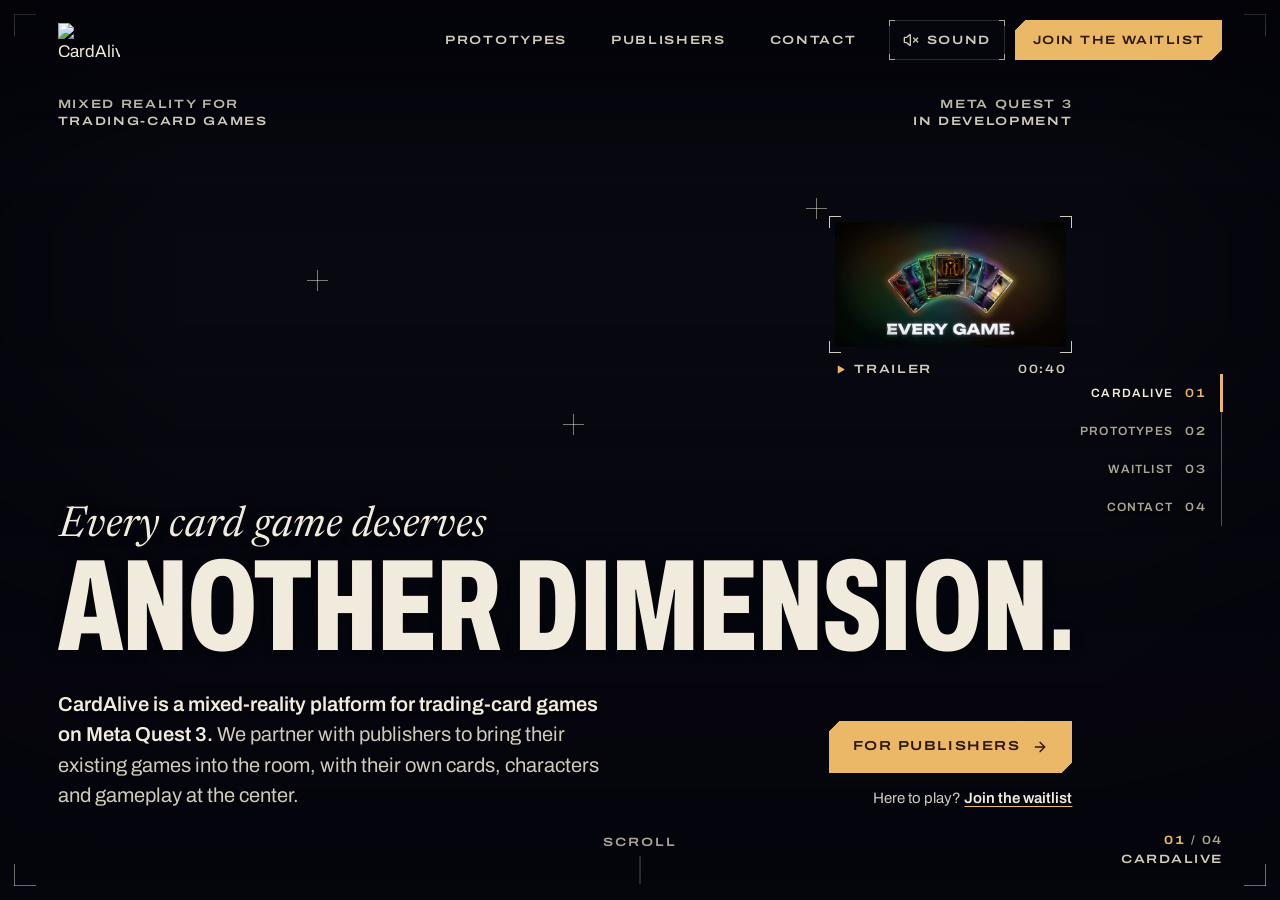
==== commit d3902cf8: "Redesign the site as a poster inside a HUD The home page keeps its four scroll-driven scenes and cam" ====
--- a/index.html
+++ b/index.html
@@ -16,12 +16,12 @@
 
   <link rel="icon" href="./assets/img/favicon.svg" type="image/svg+xml" />
 
-  <link rel="preconnect" href="https://api.fontshare.com" />
-  <link rel="preconnect" href="https://cdn.fontshare.com" crossorigin />
-  <link href="https://api.fontshare.com/v2/css?f[]=switzer@400,500,600,700&display=swap" rel="stylesheet" />
+  <link rel="preconnect" href="https://fonts.googleapis.com" />
+  <link rel="preconnect" href="https://fonts.gstatic.com" crossorigin />
+  <link href="https://fonts.googleapis.com/css2?family=Archivo:wdth,wght@62..125,400..800&family=Newsreader:ital,opsz,wght@1,6..72,400&display=swap" rel="stylesheet" />
 
   <link rel="stylesheet" href="./assets/css/style.css" />
-  <noscript><style>.scene--hero { visibility: visible; } .scene--hero .fx { opacity: 1; transform: none; } .scene--hero::before { opacity: 1; }</style></noscript>
+  <noscript><style>.scene--hero { visibility: visible; } .scene--hero .fx { opacity: 1; transform: none; clip-path: none; } .scene--hero::before { opacity: 1; } .sig__big { font-size: 10.5vw; }</style></noscript>
 
   <script type="importmap">
   {
@@ -40,7 +40,6 @@
     <symbol id="i-close" viewBox="0 0 24 24"><path d="M18 6 6 18" /><path d="m6 6 12 12" /></symbol>
     <symbol id="i-mute" viewBox="0 0 24 24"><path d="M11 4.7a.7.7 0 0 0-1.2-.5L6.4 7.6A1.4 1.4 0 0 1 5.4 8H3a1 1 0 0 0-1 1v6a1 1 0 0 0 1 1h2.4a1.4 1.4 0 0 1 1 .4l3.4 3.4a.7.7 0 0 0 1.2-.5z" /><path d="m22 9-6 6" /><path d="m16 9 6 6" /></symbol>
     <symbol id="i-sound" viewBox="0 0 24 24"><path d="M11 4.7a.7.7 0 0 0-1.2-.5L6.4 7.6A1.4 1.4 0 0 1 5.4 8H3a1 1 0 0 0-1 1v6a1 1 0 0 0 1 1h2.4a1.4 1.4 0 0 1 1 .4l3.4 3.4a.7.7 0 0 0 1.2-.5z" /><path d="M16 9a5 5 0 0 1 0 6" /><path d="M19.4 18.4a9 9 0 0 0 0-12.8" /></symbol>
-    <symbol id="i-down" viewBox="0 0 24 24"><path d="m6 9 6 6 6-6" /></symbol>
   </svg>
 
   <!-- The city behind every scene: a real-time rendering (world.js). -->
@@ -48,6 +47,10 @@
   <div class="fallback-sky" aria-hidden="true"></div>
   <div class="shade" aria-hidden="true"></div>
   <div class="dissolve" id="dissolve" aria-hidden="true"></div>
+
+  <!-- HUD: corner brackets on the viewport and the scan line that crosses it on every cut -->
+  <div class="hud-frame" aria-hidden="true"></div>
+  <div class="scan" id="scan" aria-hidden="true"></div>
 
   <header class="nav">
     <button class="nav__brand" type="button" data-goto="0" aria-label="CardAlive, back to the start">
@@ -75,52 +78,70 @@
     <ol id="rail"></ol>
   </nav>
 
+  <!-- Bottom-right readout: the scene, and where the real camera is in the city -->
+  <div class="readout" aria-hidden="true">
+    <span class="readout__k"><b id="ro-n">01</b> / <span id="ro-of">04</span></span>
+    <span class="readout__name" id="ro-name">CardAlive</span>
+    <span class="readout__cam" id="ro-cam"></span>
+  </div>
+
   <main class="stage" id="stage">
 
-    <section class="scene scene--hero" id="hero" data-title="CardAlive" data-cam="hero" data-corr="0.10" aria-label="CardAlive">
+    <section class="scene scene--hero" id="hero" data-title="CardAlive" data-cam="hero" data-corr="0.10" aria-labelledby="sig">
+      <p class="hero__tags hud fx" aria-hidden="true"><span><span data-decode>Mixed reality for</span><br /><span data-decode>trading-card games</span></span><span><span data-decode>Meta Quest 3</span><br /><span data-decode>In development</span></span></p>
+      <i class="cross fx" style="--x:24%; --y:30%" aria-hidden="true"></i>
+      <i class="cross fx" style="--x:63%; --y:22%; --d:2" aria-hidden="true"></i>
+      <i class="cross fx" style="--x:44%; --y:46%; --d:4" aria-hidden="true"></i>
+
+      <!-- A muted loop of the trailer; the full cut with sound opens in a dialog. -->
+      <button class="teaser fx" style="--d:3" type="button" data-reel="trailer" aria-label="Watch the CardAlive trailer, 40 seconds, with sound">
+        <span class="teaser__frame">
+          <video id="teaser" muted loop playsinline preload="none" tabindex="-1" aria-hidden="true"
+                 poster="./assets/video/cardalive-trailer.jpg?v=2">
+            <source src="./assets/video/cardalive-trailer-loop.mp4?v=2" type="video/mp4" />
+          </video>
+        </span>
+        <span class="teaser__bar hud" aria-hidden="true"><span><svg class="ico ico--fill"><use href="#i-play" /></svg>Trailer</span><span>00:40</span></span>
+      </button>
+
       <div class="hero">
-        <h1 class="hero__logo fx">
-          <img src="./assets/img/logo.png" alt="CardAlive" width="1704" height="923" />
-        </h1>
-        <p class="hero__sig fx" style="--d:1">Every Card Game Deserves Another Dimension.</p>
-        <p class="hero__lede fx" style="--d:2">CardAlive is a mixed-reality platform for trading-card games on Meta&nbsp;Quest&nbsp;3. We partner with publishers to bring their existing games into the room, with their own cards, characters and gameplay at the center.</p>
-        <div class="hero__actions fx" style="--d:3">
-          <a class="btn btn--gold" href="./publishers/">For publishers<svg class="ico ico--go" aria-hidden="true"><use href="#i-go" /></svg></a>
-          <button class="btn btn--line" type="button" data-reel="trailer"><svg class="ico ico--fill" aria-hidden="true"><use href="#i-play" /></svg>Watch the trailer<span class="btn__meta">0:40</span></button>
+        <h1 class="sig" id="sig"><span class="sig__kick fx wipe">Every card game deserves</span> <span class="sig__big fx wipe" style="--d:1" data-fit="0.24"><span>Another</span> <span>dimension.</span></span></h1>
+        <div class="hero__foot">
+          <p class="hero__lede fx" style="--d:2"><strong>CardAlive is a mixed-reality platform for trading-card games on Meta&nbsp;Quest&nbsp;3.</strong> We partner with publishers to bring their existing games into the room, with their own cards, characters and gameplay at the center.</p>
+          <div class="hero__cta fx" style="--d:3">
+            <div class="hero__actions">
+              <a class="btn btn--gold" href="./publishers/">For publishers<svg class="ico ico--go" aria-hidden="true"><use href="#i-go" /></svg></a>
+              <button class="btn btn--line" type="button" data-reel="trailer"><svg class="ico ico--fill" aria-hidden="true"><use href="#i-play" /></svg>Watch the trailer<span class="btn__meta">0:40</span></button>
+            </div>
+            <p class="hero__players">Here to play? <a href="#waitlist" data-goto="2" data-focus="gate-email">Join the waitlist</a></p>
+          </div>
         </div>
-        <p class="hero__players fx" style="--d:4">Here to play? <a href="#waitlist" data-goto="2" data-focus="gate-email">Join the waitlist</a></p>
-      </div>
-      <!-- A muted loop of the trailer; the full cut with sound opens in a dialog. -->
-      <button class="frame teaser fx" style="--d:3" type="button" data-reel="trailer" aria-label="Watch the CardAlive trailer, 40 seconds, with sound">
-        <video id="teaser" muted loop playsinline preload="none" tabindex="-1" aria-hidden="true"
-               poster="./assets/video/cardalive-trailer.jpg?v=2">
-          <source src="./assets/video/cardalive-trailer-loop.mp4?v=2" type="video/mp4" />
-        </video>
-        <span class="chip" aria-hidden="true"><svg class="ico ico--fill"><use href="#i-play" /></svg>Trailer &middot; 0:40</span>
-      </button>
+      </div>
     </section>
 
     <section class="scene scene--demos" id="prototypes" data-title="Prototypes" data-cam="scale-table" data-corr="0.20" aria-labelledby="demos-title">
       <div class="demos">
-        <h2 class="h2 demos__title fx" id="demos-title">See what CardAlive can do</h2>
+        <h2 class="h2 demos__title fx wipe" id="demos-title"><em>See what</em> CardAlive can do</h2>
         <p class="demos__lede fx" style="--d:1">Two prototypes, built with our own original characters, show the technology we're developing for existing trading-card games. Partner publishers bring their own games to it.</p>
-        <button class="plate plate--lead fx" style="--d:2" type="button" data-reel="proto-01" aria-label="Play Prototype 01, AR Card Battles, 1 minute 5 seconds">
-          <span class="frame">
-            <img src="./assets/img/prototype-01.jpg" width="960" height="540" alt="" loading="lazy" decoding="async" />
-            <span class="chip" aria-hidden="true"><svg class="ico ico--fill"><use href="#i-play" /></svg>1:05</span>
-          </span>
-          <span class="h3 plate__title">AR Card Battles</span>
-          <span class="plate__meta">Prototype 01 &middot; recorded in-headset</span>
-          <span class="plate__text">Printed cards on a real table summon 3D characters that take turns and battle.</span>
+        <button class="panel panel--lead fx" style="--d:2" type="button" data-reel="proto-01" aria-label="Play Prototype 01, AR Card Battles, 1 minute 5 seconds">
+          <img src="./assets/img/prototype-01.jpg" width="960" height="540" alt="" loading="lazy" decoding="async" />
+          <span class="panel__n" aria-hidden="true">01</span>
+          <span class="panel__tag hud" aria-hidden="true" data-decode>Recorded in-headset</span>
+          <span class="panel__txt">
+            <span class="panel__title">AR Card Battles</span>
+            <span class="panel__text">Printed cards on a real table summon 3D characters that take turns and battle.</span>
+          </span>
+          <span class="panel__time hud" aria-hidden="true"><svg class="ico ico--fill"><use href="#i-play" /></svg>1:05</span>
         </button>
-        <button class="plate fx" style="--d:3" type="button" data-reel="proto-02" aria-label="Play Prototype 02, Kishi City, 1 minute 16 seconds">
-          <span class="frame">
-            <img src="./assets/img/prototype-02.jpg" width="640" height="360" alt="" loading="lazy" decoding="async" />
-            <span class="chip" aria-hidden="true"><svg class="ico ico--fill"><use href="#i-play" /></svg>1:16</span>
-          </span>
-          <span class="h3 plate__title">Kishi City</span>
-          <span class="plate__meta">Prototype 02 &middot; in development</span>
-          <span class="plate__text">A character, the world built around him, and a city to explore.</span>
+        <button class="panel fx" style="--d:3" type="button" data-reel="proto-02" aria-label="Play Prototype 02, Kishi City, 1 minute 16 seconds">
+          <img src="./assets/img/prototype-02.jpg" width="640" height="360" alt="" loading="lazy" decoding="async" />
+          <span class="panel__n" aria-hidden="true">02</span>
+          <span class="panel__tag hud" aria-hidden="true" data-decode>In development</span>
+          <span class="panel__txt">
+            <span class="panel__title">Kishi City</span>
+            <span class="panel__text">A character, the world built around him, and a city to explore.</span>
+          </span>
+          <span class="panel__time hud" aria-hidden="true"><svg class="ico ico--fill"><use href="#i-play" /></svg>1:16</span>
         </button>
         <p class="demos__pub fx" style="--d:4">Publishing a card game? <a class="link-go" href="./publishers/#pilot">Explore a pilot<svg class="ico" aria-hidden="true"><use href="#i-go" /></svg></a></p>
         <p class="art-note fx" style="--d:5">Prototype card artwork is AI-assisted placeholder art for this proof of concept, not final artwork. Publisher experiences use each game's original card art, characters and creative identity.</p>
@@ -128,15 +149,22 @@
     </section>
 
     <section class="scene scene--wait" id="waitlist" data-title="Waitlist" data-cam="finale" data-corr="0.30" aria-labelledby="wait-title">
-      <div class="wait">
-        <div>
-          <h2 class="h2 wait__tag fx" id="wait-title"><span>Your cards.</span> <span>Your rules.</span> <span>Your world, alive.</span></h2>
-          <p class="wait__pub inline fx" style="--d:2">Publishing a card game? We work with publishers to bring their games into mixed reality. <a href="./publishers/">Explore a pilot</a></p>
+      <p class="sr-only">Your cards. Your rules. Your world, alive.</p>
+      <div class="band fx" aria-hidden="true">
+        <div class="band__track">
+          <span>Your cards</span><i></i><span>Your rules</span><i></i><span>Your world, alive</span><i></i>
+          <span>Your cards</span><i></i><span>Your rules</span><i></i><span>Your world, alive</span><i></i>
+          <span>Your cards</span><i></i><span>Your rules</span><i></i><span>Your world, alive</span><i></i>
+          <span>Your cards</span><i></i><span>Your rules</span><i></i><span>Your world, alive</span><i></i>
         </div>
-        <form class="join fx" style="--d:1" action="https://formsubmit.co/cardalive@protonmail.com" method="post" novalidate
-              data-raven data-subject="CardAlive waitlist">
-          <label class="join__title" for="gate-email" data-done="You're on the list.">Be first to play.</label>
-          <p class="join__text">Early access is coming to Meta&nbsp;Quest&nbsp;3. Leave your email and we'll write when it opens.</p>
+      </div>
+      <form class="wait" action="https://formsubmit.co/cardalive@protonmail.com" method="post" novalidate
+            data-raven data-subject="CardAlive waitlist">
+        <h2 class="wait__h fx wipe" style="--d:1" id="wait-title" data-done="You're on the list."><em>Be first</em> to play.</h2>
+        <div class="wait__box hudbox fx" style="--d:2">
+          <p class="hudbox__bar hud" aria-hidden="true"><span data-decode>Early access</span><span>Meta Quest 3</span></p>
+          <p class="wait__text">Early access is coming to Meta&nbsp;Quest&nbsp;3. Leave your email and we'll write when it opens.</p>
+          <label class="label hud" for="gate-email">Your email</label>
           <span class="field">
             <input class="field__input" id="gate-email" name="email" type="email" inputmode="email" autocomplete="email"
                    placeholder="your@email.com" maxlength="254" required />
@@ -145,17 +173,18 @@
           <input type="hidden" name="source" value="Waitlist (players)" />
           <input class="raven__honey" type="text" name="_honey" tabindex="-1" autocomplete="off" aria-hidden="true" />
           <p class="raven__status" role="status" data-done="We will write to {email} when early access opens."></p>
-        </form>
-      </div>
+          <p class="wait__pub inline">Publishing a card game? We work with publishers to bring their games into mixed reality. <a href="./publishers/">Explore a pilot</a></p>
+        </div>
+      </form>
     </section>
 
     <section class="scene scene--contact" id="contact" data-title="Contact" data-cam="contact" data-corr="0.25" aria-labelledby="contact-title">
       <div class="contact">
-        <h2 class="h2 fx" id="contact-title">Get in touch.</h2>
+        <h2 class="h2 fx wipe" id="contact-title"><em>Get in</em> touch.</h2>
         <p class="lede fx" style="--d:1">Players, press and publishers: leave your email and we'll write back. Publishers looking to partner can also <a href="./publishers/#pilot">explore a pilot</a>.</p>
         <form class="mail fx" style="--d:2" action="https://formsubmit.co/cardalive@protonmail.com" method="post" novalidate
               data-raven data-subject="CardAlive contact">
-          <label class="mail__label" for="raven-email">Your email</label>
+          <label class="label hud" for="raven-email">Your email</label>
           <span class="field">
             <input class="field__input" id="raven-email" name="email" type="email" inputmode="email" autocomplete="email"
                    placeholder="your@email.com" maxlength="254" required />
@@ -171,7 +200,7 @@
   </main>
 
   <dialog class="reel" id="trailer" aria-label="CardAlive trailer">
-    <button class="reel__close" type="button" aria-label="Close"><svg class="ico" aria-hidden="true"><use href="#i-close" /></svg></button>
+    <button class="reel__close" type="button" aria-label="Close"><span aria-hidden="true">Close</span><svg class="ico" aria-hidden="true"><use href="#i-close" /></svg></button>
     <video class="reel__video" controls playsinline preload="none"
            poster="./assets/video/cardalive-trailer.jpg?v=2">
       <source src="./assets/video/cardalive-trailer.mp4?v=2" type="video/mp4" />
@@ -180,7 +209,7 @@
   </dialog>
 
   <dialog class="reel" id="proto-01" aria-label="Prototype 01: AR Card Battles">
-    <button class="reel__close" type="button" aria-label="Close"><svg class="ico" aria-hidden="true"><use href="#i-close" /></svg></button>
+    <button class="reel__close" type="button" aria-label="Close"><span aria-hidden="true">Close</span><svg class="ico" aria-hidden="true"><use href="#i-close" /></svg></button>
     <video class="reel__video" controls playsinline preload="none"
            poster="./assets/video/where-we-are-now.jpg">
       <source src="./assets/video/where-we-are-now.mp4" type="video/mp4" />
@@ -189,13 +218,14 @@
   </dialog>
 
   <dialog class="reel" id="proto-02" aria-label="Prototype 02: Kishi City">
-    <button class="reel__close" type="button" aria-label="Close"><svg class="ico" aria-hidden="true"><use href="#i-close" /></svg></button>
+    <button class="reel__close" type="button" aria-label="Close"><span aria-hidden="true">Close</span><svg class="ico" aria-hidden="true"><use href="#i-close" /></svg></button>
     <div class="reel__video" data-yt="3THAZpt9uw8" data-yt-title="Prototype 02: Every Character Has a World"></div>
     <p class="reel__cap">Prototype 02: a character, the world built around him, and the city to explore. In development.</p>
   </dialog>
 
-  <div class="hint" id="hint" aria-hidden="true"><span>Scroll</span><svg class="ico"><use href="#i-down" /></svg></div>
-
+  <div class="hint" id="hint" aria-hidden="true"><span>Scroll</span><i></i></div>
+
+  <script src="./assets/js/fit.js" defer></script>
   <script src="./assets/js/forms.js" defer></script>
   <script src="./assets/js/main.js" defer></script>
   <script type="module" src="./assets/js/world.js"></script>
--- a/assets/css/style.css
+++ b/assets/css/style.css
@@ -2,9 +2,16 @@
    CardAlive — the mixed-reality platform for trading-card games
    A fixed stage of four scenes over a real-time city (world.js).
    No document scroll: one gesture moves one scene, the camera
-   flies, the text settles back in. Night ink, gold for actions,
-   bone for text, one typeface (Switzer). Tokens: DESIGN.md.
+   flies, the text settles back in. A poster set in a HUD: huge
+   condensed capitals with an italic serif voice, wide-cap labels,
+   corner brackets on what frames, chamfers on what you press.
+   Night ink, bone text, gold for actions. Tokens: DESIGN.md.
    ============================================================ */
+
+/* Registered so brackets and fills can animate */
+@property --bk { syntax: '<color>'; inherits: true; initial-value: transparent; }
+@property --bl { syntax: '<length>'; inherits: true; initial-value: 10px; }
+@property --fill { syntax: '<color>'; inherits: false; initial-value: transparent; }
 
 :root {
   color-scheme: dark;
@@ -21,23 +28,26 @@
   --gold-ink:  oklch(0.23 0.045 60);
   --err:       oklch(0.8 0.12 22);
 
-  --font: 'Switzer', 'Segoe UI', system-ui, sans-serif;
-
-  /* Fluid steps (Utopia-style clamps). The signature line is the largest text after the logo. */
-  --fs-sig:   clamp(2.5rem, 1.1rem + 3.1vw, 4.75rem);
-  --fs-h2:    clamp(2rem, 1.25rem + 2.1vw, 3.5rem);
-  --fs-h3:    clamp(1.25rem, 1.05rem + 0.55vw, 1.625rem);
+  /* Archivo carries everything: 62% wide for display caps, 100% for reading, 125% for HUD labels.
+     Newsreader italic is the voice line that sits on top of a display line. */
+  --font: 'Archivo', 'Segoe UI', system-ui, sans-serif;
+  --serif: 'Newsreader', Georgia, 'Times New Roman', serif;
+
+  --fs-h2:    clamp(2.75rem, 1.2rem + 4.4vw, 6rem);
+  --fs-h3:    clamp(1.75rem, 1.1rem + 1.6vw, 2.75rem);
+  --fs-kick:  clamp(1.625rem, 0.9rem + 2.2vw, 3.5rem);
   --fs-lede:  clamp(1.125rem, 1.02rem + 0.3vw, 1.3125rem);
   --fs-body:  1.0625rem;
   --fs-small: 0.9375rem;
   --fs-fine:  13px;
+  --fs-hud:   12px;
 
   --gut: clamp(16px, 4.5vw, 72px);
-  --rail: 132px;
-  --radius: 4px;      /* buttons, fields, tools, chips */
-  --radius-2: 8px;    /* video frames, panels, the dialog */
+  --rail: 150px;
+  --cut: 7px;         /* chamfer on gold buttons and chips */
   --ease-out: cubic-bezier(0.16, 1, 0.3, 1);
   --ease-in: cubic-bezier(0.7, 0, 0.84, 0);
+  --ease-io: cubic-bezier(0.65, 0, 0.35, 1);
 }
 
 *, *::before, *::after { box-sizing: border-box; }
@@ -60,7 +70,7 @@
 p, dd, li, td { text-wrap: pretty; }
 input, textarea { caret-color: var(--gold); }
 ::selection { background: var(--gold); color: var(--gold-ink); }
-:focus-visible { outline: 2px solid var(--gold); outline-offset: 3px; border-radius: 2px; }
+:focus-visible { outline: 2px solid var(--gold); outline-offset: 3px; }
 [hidden] { display: none !important; }
 * { scrollbar-width: thin; scrollbar-color: var(--night-3) transparent; }
 
@@ -68,6 +78,29 @@
 .ico--fill { fill: currentColor; stroke: none; }
 .sr-only { position: absolute; width: 1px; height: 1px; margin: -1px; overflow: hidden; clip: rect(0 0 0 0); white-space: nowrap; }
 .raven__honey { position: absolute; left: -9999px; width: 1px; height: 1px; opacity: 0; }
+
+/* HUD label: wide capitals, tabular figures */
+.hud {
+  font-family: var(--font); font-stretch: 125%; font-weight: 600; font-size: var(--fs-hud);
+  line-height: 1.4; letter-spacing: 0.14em; text-transform: uppercase; font-variant-numeric: tabular-nums;
+}
+
+/* Corner brackets: anything that frames gets four L marks, drawn by its ::after.
+   --bk colour, --bl leg length, --bi inset (negative sits outside the box). */
+.hud-frame, .btn--line, .tool, .teaser__frame, .panel, .hudbox, .reel, .frame, .pilot { --bk: var(--bone-3); }
+:is(.hud-frame, .btn--line, .tool, .teaser__frame, .panel, .hudbox, .reel, .frame, .pilot)::after {
+  content: ''; position: absolute; inset: var(--bi, 0); z-index: 2; pointer-events: none;
+  background:
+    linear-gradient(var(--bk), var(--bk)) left top / var(--bl) 1px,
+    linear-gradient(var(--bk), var(--bk)) left top / 1px var(--bl),
+    linear-gradient(var(--bk), var(--bk)) right top / var(--bl) 1px,
+    linear-gradient(var(--bk), var(--bk)) right top / 1px var(--bl),
+    linear-gradient(var(--bk), var(--bk)) left bottom / var(--bl) 1px,
+    linear-gradient(var(--bk), var(--bk)) left bottom / 1px var(--bl),
+    linear-gradient(var(--bk), var(--bk)) right bottom / var(--bl) 1px,
+    linear-gradient(var(--bk), var(--bk)) right bottom / 1px var(--bl);
+  background-repeat: no-repeat;
+}
 
 /* ---------------------------------------------------------------
    Backdrop: the city, its fallback, shade, the cut
@@ -93,81 +126,141 @@
 body.is-flying .shade { opacity: 1; }
 .dissolve { position: fixed; inset: 0; z-index: 3; pointer-events: none; opacity: 0; background: var(--night); }
 
-/* ---------------------------------------------------------------
-   Chrome: nav, scene rail, hint
+/* The viewport's own brackets: they pull in and turn gold while the camera flies */
+.hud-frame {
+  position: fixed; inset: 14px; z-index: 46; pointer-events: none;
+  --bk: oklch(0.94 0.018 85 / 0.45); --bl: 22px;
+  transition: inset 0.7s var(--ease-out), --bk 0.5s ease;
+}
+body.is-flying .hud-frame { inset: 24px; --bk: oklch(0.81 0.115 78 / 0.9); }
+
+/* A scan line crosses the screen on every cut, in the direction of travel */
+.scan { position: fixed; inset: 0; z-index: 47; pointer-events: none; overflow: hidden; }
+.scan::before {
+  content: ''; position: absolute; left: 0; right: 0; top: 0; height: 120px; opacity: 0;
+  background: oklch(0.94 0.018 85 / 0.05);
+}
+.scan.is-down::before {
+  border-bottom: 1px solid oklch(0.94 0.018 85 / 0.6);
+  -webkit-mask-image: linear-gradient(180deg, transparent, #000); mask-image: linear-gradient(180deg, transparent, #000);
+  animation: scanDown 1.2s var(--ease-io) both;
+}
+.scan.is-up::before {
+  border-top: 1px solid oklch(0.94 0.018 85 / 0.6);
+  -webkit-mask-image: linear-gradient(0deg, transparent, #000); mask-image: linear-gradient(0deg, transparent, #000);
+  animation: scanUp 1.2s var(--ease-io) both;
+}
+@keyframes scanDown { from { transform: translateY(-120px); opacity: 1; } 85% { opacity: 1; } to { transform: translateY(100vh); opacity: 0; } }
+@keyframes scanUp { from { transform: translateY(100vh); opacity: 1; } 85% { opacity: 1; } to { transform: translateY(-120px); opacity: 0; } }
+
+/* ---------------------------------------------------------------
+   Chrome: nav, scene rail, readout, hint
    --------------------------------------------------------------- */
 .nav {
   position: fixed; top: 0; left: 0; right: 0; z-index: 50;
-  display: flex; align-items: center; gap: 28px;
-  padding: 18px var(--gut);
+  display: flex; align-items: center; gap: 32px;
+  padding: 20px var(--gut);
 }
 .nav::before { content: ''; position: absolute; inset: 0 0 -40px; z-index: -1; pointer-events: none; background: linear-gradient(180deg, oklch(0.1 0.02 285 / 0.75), transparent); }
-.nav__brand { display: inline-flex; transition: opacity 0.5s ease, visibility 0.5s; }
-.nav__brand img { height: 30px; width: auto; }
-body[data-scene="hero"] .nav__brand { opacity: 0; visibility: hidden; }
-.nav__links { display: flex; align-items: center; gap: 26px; margin-left: auto; }
+.nav__brand { display: inline-flex; }
+.nav__brand img { height: 34px; width: auto; }
+.nav__links { display: flex; align-items: center; gap: 28px; margin-left: auto; }
 .nav__link {
-  font-weight: 500; font-size: 15px; line-height: 1; text-decoration: none; color: var(--bone-2);
-  padding: 10px 0; text-shadow: 0 1px 3px rgb(0 0 0 / 0.8);
+  display: inline-flex; align-items: center; gap: 10px; padding: 10px 0;
+  font-stretch: 125%; font-weight: 600; font-size: var(--fs-hud); line-height: 1; letter-spacing: 0.14em; text-transform: uppercase;
+  text-decoration: none; color: var(--bone-2); text-shadow: 0 1px 3px rgb(0 0 0 / 0.8);
   transition: color 0.2s;
 }
+.nav__link::before { content: ''; width: 6px; height: 6px; background: var(--gold); transform: rotate(45deg) scale(0); transition: transform 0.35s var(--ease-out); }
 .nav__link:hover { color: var(--bone); }
 body[data-scene="prototypes"] .nav__link[data-goto="1"],
-body[data-scene="contact"] .nav__link[data-goto="3"] { color: var(--bone); text-decoration: underline; text-decoration-color: var(--gold); text-underline-offset: 0.5em; }
+body[data-scene="contact"] .nav__link[data-goto="3"] { color: var(--bone); }
+body[data-scene="prototypes"] .nav__link[data-goto="1"]::before,
+body[data-scene="contact"] .nav__link[data-goto="3"]::before { transform: rotate(45deg) scale(1); }
 .nav__tools { display: flex; align-items: center; gap: 10px; }
 
 .tool {
-  display: inline-flex; align-items: center; gap: 8px; height: 40px; padding: 0 12px;
-  font-weight: 500; font-size: 14px; color: var(--bone-2);
-  border: 1px solid var(--line); border-radius: var(--radius);
-  background: color-mix(in oklch, var(--night) 55%, transparent);
-  transition: color 0.2s, border-color 0.2s;
-}
-.tool:hover { color: var(--bone); border-color: var(--line-2); }
-.tool .ico { width: 18px; height: 18px; }
+  position: relative; display: inline-flex; align-items: center; gap: 8px; height: 40px; padding: 0 14px;
+  font-stretch: 125%; font-weight: 600; font-size: var(--fs-hud); letter-spacing: 0.14em; text-transform: uppercase; color: var(--bone-2);
+  background: oklch(0.14 0.02 285 / 0.55); box-shadow: inset 0 0 0 1px var(--line);
+  --bl: 6px; --bi: 0;
+  transition: color 0.2s, --bk 0.25s;
+}
+.tool:hover { color: var(--bone); --bk: var(--bone); }
+.tool .ico { width: 16px; height: 16px; }
 .sound .ico--on, .sound[aria-pressed="true"] .ico--off { display: none; }
 .sound[aria-pressed="true"] .ico--on { display: block; }
-.sound[aria-pressed="true"], .motion[aria-pressed="false"] { color: var(--gold); border-color: oklch(0.81 0.115 78 / 0.45); }
-
+.sound[aria-pressed="true"], .motion[aria-pressed="false"] { color: var(--gold); --bk: var(--gold); }
+
+/* The rail: a track with a gold marker that slides to the current scene */
 .rail { position: fixed; right: var(--gut); top: 50%; transform: translateY(-50%); z-index: 45; }
-.rail ol { list-style: none; display: flex; flex-direction: column; gap: 2px; }
+.rail ol { --row: 38px; position: relative; list-style: none; padding-right: 16px; }
+.rail ol::before { content: ''; position: absolute; right: 0; top: 0; bottom: 0; width: 1px; background: var(--line-2); }
+.rail ol::after {
+  content: ''; position: absolute; right: -1px; top: 0; width: 3px; height: var(--row); background: var(--gold);
+  transform: translateY(calc(var(--i, 0) * var(--row))); transition: transform 0.8s var(--ease-io);
+}
 .rail button {
-  display: flex; align-items: center; justify-content: flex-end; gap: 12px; width: 100%; padding: 9px 0;
-  font-weight: 500; font-size: 13px; line-height: 1; color: var(--bone-3); text-shadow: 0 1px 3px rgb(0 0 0 / 0.85);
+  display: flex; align-items: center; justify-content: flex-end; gap: 12px; width: 100%; height: var(--row);
+  font-stretch: 125%; font-weight: 600; font-size: var(--fs-hud); line-height: 1; letter-spacing: 0.14em; text-transform: uppercase;
+  color: var(--bone-3); text-shadow: 0 1px 3px rgb(0 0 0 / 0.85);
   transition: color 0.25s;
 }
-.rail button::after { content: ''; flex: none; width: 14px; height: 2px; background: currentColor; opacity: 0.6; transition: width 0.45s var(--ease-out), background-color 0.3s, opacity 0.3s; }
+.rail__t { font-stretch: 100%; letter-spacing: 0.1em; }
+.rail__n { min-width: 2.2ch; text-align: right; font-variant-numeric: tabular-nums; }
 .rail button:hover { color: var(--bone); }
 .rail li.is-here button { color: var(--bone); }
-.rail li.is-here button::after { width: 28px; background: var(--gold); opacity: 1; }
+.rail li.is-here .rail__n { color: var(--gold); }
+
+.readout {
+  position: fixed; right: var(--gut); bottom: 24px; z-index: 45; pointer-events: none;
+  display: flex; flex-direction: column; align-items: flex-end; gap: 3px; text-align: right;
+  font-stretch: 125%; font-weight: 600; font-size: var(--fs-hud); line-height: 1.35; letter-spacing: 0.12em; text-transform: uppercase;
+  font-variant-numeric: tabular-nums; color: var(--bone-3); text-shadow: 0 1px 3px rgb(0 0 0 / 0.85);
+}
+.readout__k b { color: var(--gold); font-weight: 700; }
+.readout__name { color: var(--bone-2); }
+.readout__cam { margin-top: 6px; white-space: pre; letter-spacing: 0.06em; }
+body.no-webgl .readout__cam { display: none; }
 
 .hint {
-  position: fixed; left: 50%; bottom: 20px; z-index: 40; transform: translateX(-50%);
-  display: flex; flex-direction: column; align-items: center; gap: 2px; pointer-events: none;
-  font-weight: 500; font-size: 13px; color: var(--bone-3); text-shadow: 0 1px 3px rgb(0 0 0 / 0.85);
+  position: fixed; left: 50%; bottom: 16px; z-index: 40; transform: translateX(-50%);
+  display: flex; flex-direction: column; align-items: center; gap: 8px; pointer-events: none;
+  font-stretch: 125%; font-weight: 600; font-size: var(--fs-hud); line-height: 1; letter-spacing: 0.18em; text-transform: uppercase;
+  color: var(--bone-3); text-shadow: 0 1px 3px rgb(0 0 0 / 0.85);
   opacity: 0; transition: opacity 0.6s ease;
 }
-.hint .ico { width: 18px; height: 18px; }
+.hint i {
+  width: 1px; height: 28px;
+  background: linear-gradient(var(--bone), var(--bone)) 0 -10px / 1px 10px no-repeat, var(--line-2);
+  animation: hintRun 1.8s var(--ease-io) infinite;
+}
+@keyframes hintRun { to { background-position: 0 28px, 0 0; } }
 .hint.is-on { opacity: 1; transition-delay: 1.6s; }
 
 /* ---------------------------------------------------------------
-   Buttons and links
+   Buttons and links. Gold is chamfered (two corners cut by the
+   gradient, so the focus ring is not clipped); line is bracketed.
    --------------------------------------------------------------- */
 .btn {
-  display: inline-flex; align-items: center; justify-content: center; gap: 10px;
-  min-height: 50px; padding: 0 22px; border: 1px solid transparent; border-radius: var(--radius);
-  font-family: var(--font); font-weight: 600; font-size: 16px; line-height: 1; text-decoration: none; white-space: nowrap;
-  transition: background-color 0.2s, border-color 0.2s, color 0.2s, transform 0.2s var(--ease-out);
+  position: relative; display: inline-flex; align-items: center; justify-content: center; gap: 12px;
+  min-height: 52px; padding: 0 24px;
+  font-family: var(--font); font-stretch: 125%; font-weight: 600; font-size: 13px; line-height: 1; letter-spacing: 0.12em; text-transform: uppercase;
+  text-decoration: none; white-space: nowrap;
+  transition: --fill 0.2s, --bk 0.25s, --bl 0.4s var(--ease-out), color 0.2s, transform 0.2s var(--ease-out);
 }
 .btn:active { transform: translateY(1px); }
-.btn .ico { width: 18px; height: 18px; transition: transform 0.3s var(--ease-out); }
-.btn--gold { background: var(--gold); color: var(--gold-ink); }
-.btn--gold:hover { background: var(--gold-hi); }
+.btn .ico { width: 16px; height: 16px; transition: transform 0.3s var(--ease-out); }
+.btn--gold, .field__send, .chip, .panel__time {
+  background: linear-gradient(135deg, transparent var(--cut), var(--fill) calc(var(--cut) + 0.5px) calc(100% - var(--cut) - 0.5px), transparent calc(100% - var(--cut)));
+}
+.btn--gold { --fill: var(--gold); color: var(--gold-ink); }
+.btn--gold:hover { --fill: var(--gold-hi); }
 .btn--gold:hover .ico--go { transform: translateX(3px); }
-.btn--line { background: color-mix(in oklch, var(--night) 60%, transparent); border-color: var(--line-2); color: var(--bone); }
-.btn--line:hover { background: color-mix(in oklch, var(--night) 80%, transparent); border-color: var(--bone-3); }
-.btn__meta { font-weight: 500; color: var(--bone-3); font-variant-numeric: tabular-nums; }
-.btn--sm { min-height: 40px; padding: 0 16px; font-size: 15px; }
+.btn--line { --fill: oklch(0.14 0.02 285 / 0.6); background: var(--fill); box-shadow: inset 0 0 0 1px var(--line); color: var(--bone); --bk: var(--bone-2); --bl: 8px; }
+.btn--line:hover { --fill: oklch(0.14 0.02 285 / 0.85); --bk: var(--gold); --bl: 14px; }
+.btn__meta { font-weight: 500; color: var(--bone-3); }
+.btn--sm { min-height: 40px; padding: 0 18px; font-size: var(--fs-hud); }
 .narrow-only { display: none; }
 
 .link-go { display: inline-flex; align-items: center; gap: 6px; color: var(--bone); font-weight: 600; text-decoration: underline; text-decoration-color: var(--gold); }
@@ -176,14 +269,20 @@
 .link-go:hover .ico { transform: translateX(3px); }
 
 /* ---------------------------------------------------------------
-   Type: one family, set apart by weight and size
-   --------------------------------------------------------------- */
-.h2 { font-weight: 700; font-size: var(--fs-h2); line-height: 1.06; letter-spacing: -0.015em; color: var(--bone); text-wrap: balance; }
-.h3 { font-weight: 600; font-size: var(--fs-h3); line-height: 1.2; letter-spacing: -0.01em; }
+   Type: condensed capitals for display, an italic serif line on
+   top (<em> inside a heading), Archivo for reading
+   --------------------------------------------------------------- */
+.h2 {
+  font-weight: 800; font-stretch: 62%; font-size: var(--fs-h2); line-height: 0.88; letter-spacing: -0.005em; text-transform: uppercase;
+  color: var(--bone); text-wrap: balance; text-shadow: 0 2px 12px rgb(0 0 0 / 0.45);
+}
+.h2 em, .wait__h em { display: block; margin: 0 0 0.12em 0.03em; font: italic 400 0.46em/1.05 var(--serif); letter-spacing: 0; text-transform: none; }
+.h3 { font-weight: 800; font-stretch: 62%; font-size: var(--fs-h3); line-height: 0.92; text-transform: uppercase; }
 .lede { font-size: var(--fs-lede); line-height: 1.5; color: var(--bone-2); max-width: 36em; }
 .lede a, .inline a { color: var(--bone); text-decoration-color: var(--gold); }
 .lede a:hover, .inline a:hover { color: var(--gold-hi); }
 .fine { font-size: var(--fs-fine); line-height: 1.5; color: var(--bone-3); }
+.label { display: block; margin-bottom: 8px; color: var(--bone-2); }
 
 /* ---------------------------------------------------------------
    The stage and its scenes
@@ -205,109 +304,185 @@
 .scene::before { content: ''; position: absolute; inset: 0; z-index: -1; pointer-events: none; opacity: 0; transition: opacity 0.5s ease; }
 .scene.is-active::before { opacity: 1; transition-duration: 1s; }
 
-/* Text leaves quickly and settles back in, staggered by --d */
+/* Text leaves quickly and settles back in, staggered by --d. Display lines (.wipe)
+   rise out of a slot: the clip opens upward as they lift. */
 .fx {
   opacity: 0; transform: translateY(14px);
-  transition: opacity 0.3s var(--ease-in), transform 0.3s var(--ease-in);
-}
+  transition: opacity 0.3s var(--ease-in), transform 0.3s var(--ease-in), clip-path 0.3s var(--ease-in);
+}
+.wipe { transform: translateY(0.3em); clip-path: polygon(-10% 140%, 110% 140%, 110% 140%, -10% 140%); }
 .scene.is-out-up .fx { transform: translateY(-14px); }
+.scene.is-out-up .wipe { clip-path: polygon(-10% -40%, 110% -40%, 110% -40%, -10% -40%); }
 .scene.is-active .fx {
   opacity: 1; transform: none;
-  transition: opacity 0.8s var(--ease-out), transform 0.8s var(--ease-out);
+  transition: opacity 0.8s var(--ease-out), transform 0.9s var(--ease-out), clip-path 0.9s var(--ease-out);
   transition-delay: calc(0.35s + var(--d, 0) * 70ms);
 }
+.scene.is-active .wipe { clip-path: polygon(-10% -40%, 110% -40%, 110% 140%, -10% 140%); }
 .is-still .scene.is-active .fx { transition-delay: 0s !important; transition-duration: 0.01s !important; }
-
-/* ---------------------------------------------------------------
-   Video frames: the hero teaser and the prototype plates
-   --------------------------------------------------------------- */
-.frame { position: relative; display: block; width: 100%; aspect-ratio: 16 / 9; overflow: hidden; padding: 0; border-radius: var(--radius-2); background: #000; box-shadow: inset 0 0 0 1px var(--line); }
+.is-still .band__track { animation: none !important; }
+
+/* Crosshair marks over the hero sky */
+.cross { position: absolute; left: var(--x); top: var(--y); width: 21px; height: 21px; pointer-events: none; }
+.cross::before, .cross::after { content: ''; position: absolute; background: oklch(0.94 0.018 85 / 0.5); }
+.cross::before { left: 0; right: 0; top: 10px; height: 1px; }
+.cross::after { top: 0; bottom: 0; left: 10px; width: 1px; }
+
+/* ---------------------------------------------------------------
+   Video frames and chips (the publishers page uses these)
+   --------------------------------------------------------------- */
+.frame { position: relative; display: block; width: 100%; aspect-ratio: 16 / 9; overflow: hidden; padding: 0; background: #000; box-shadow: inset 0 0 0 1px var(--line); --bk: var(--bone-2); --bl: 12px; --bi: 8px; transition: --bk 0.25s, --bl 0.4s var(--ease-out); }
 .frame img, .frame video { width: 100%; height: 100%; object-fit: cover; transition: transform 0.8s var(--ease-out); }
 .chip {
-  position: absolute; left: 12px; bottom: 12px;
-  display: inline-flex; align-items: center; gap: 8px; height: 34px; padding: 0 12px 0 10px;
-  border-radius: var(--radius); background: oklch(0.14 0.02 285 / 0.8); color: var(--bone);
-  font-weight: 600; font-size: 13px; font-variant-numeric: tabular-nums;
-  transition: background-color 0.2s, color 0.2s;
-}
-.chip .ico { width: 15px; height: 15px; }
-.frame:hover img, .frame:hover video, .frame:focus-visible img,
-.plate:hover .frame img { transform: scale(1.03); }
-.frame:hover .chip, .frame:focus-visible .chip, .plate:hover .chip { background: var(--gold); color: var(--gold-ink); }
-
-/* ---------------------------------------------------------------
-   I. Hero: the pitch bottom-left, the trailer loop bottom-right
-   --------------------------------------------------------------- */
-.scene--hero { align-items: flex-end; padding-bottom: clamp(56px, 10vh, 116px); }
+  position: absolute; left: 14px; bottom: 14px; z-index: 3;
+  display: inline-flex; align-items: center; gap: 8px; height: 34px; padding: 0 14px 0 12px;
+  font-stretch: 125%; font-weight: 600; font-size: var(--fs-hud); letter-spacing: 0.12em; font-variant-numeric: tabular-nums;
+  --fill: oklch(0.14 0.02 285 / 0.85); color: var(--bone);
+  transition: --fill 0.2s, color 0.2s;
+}
+.chip .ico, .panel__time .ico { width: 11px; height: 11px; }
+.frame:hover, .frame:focus-visible, .plate:hover .frame { --bk: var(--gold); --bl: 22px; }
+.frame:hover img, .frame:hover video, .frame:focus-visible img, .plate:hover .frame img { transform: scale(1.03); }
+.frame:hover .chip, .frame:focus-visible .chip, .plate:hover .chip { --fill: var(--gold); color: var(--gold-ink); }
+
+.plate { display: flex; flex-direction: column; align-items: stretch; text-align: left; color: var(--bone); }
+.plate__title { margin-top: 18px; }
+.plate__meta { margin-top: 8px; font-stretch: 125%; font-weight: 600; font-size: var(--fs-hud); letter-spacing: 0.14em; text-transform: uppercase; color: var(--bone-3); }
+.plate__text { margin-top: 8px; max-width: 36em; font-size: 16px; line-height: 1.5; color: var(--bone-2); }
+.art-note { font-size: var(--fs-fine); line-height: 1.5; color: var(--bone-3); max-width: 34em; }
+
+/* ---------------------------------------------------------------
+   I. Hero: a poster. HUD tags on top, the trailer in a viewfinder
+   on the right, the signature line across the bottom.
+   --------------------------------------------------------------- */
+.scene--hero { align-items: flex-end; padding-bottom: clamp(64px, 10vh, 110px); }
 .scene--hero::before {
   background:
-    linear-gradient(90deg, oklch(0.12 0.02 285 / 0.88) 0%, oklch(0.12 0.02 285 / 0.62) 36%, transparent 66%),
-    linear-gradient(0deg, oklch(0.12 0.02 285 / 0.7) 0%, transparent 42%);
-}
-.scene--hero > .hero { margin-block: auto 0; }
-.hero { display: flex; flex-direction: column; align-items: flex-start; max-width: 780px; }
-.hero__logo { line-height: 0; margin-bottom: clamp(18px, 3vh, 32px); }
-.hero__logo img { width: clamp(200px, 23vw, 380px); height: auto; filter: drop-shadow(0 6px 14px rgb(0 0 0 / 0.65)); }
-.hero__sig {
-  font-weight: 700; font-size: var(--fs-sig); line-height: 1.02; letter-spacing: -0.02em;
-  color: var(--bone); text-wrap: balance; text-shadow: 0 2px 10px rgb(0 0 0 / 0.5);
-  margin-bottom: clamp(16px, 2.6vh, 26px);
-}
-.hero__lede { font-size: var(--fs-lede); line-height: 1.5; color: var(--bone-2); max-width: 34em; margin-bottom: clamp(22px, 3.4vh, 32px); text-shadow: 0 1px 3px rgb(0 0 0 / 0.6); }
-.hero__actions { display: flex; flex-wrap: wrap; gap: 12px; }
-.hero__players { margin-top: 18px; font-size: var(--fs-small); color: var(--bone-2); }
+    linear-gradient(0deg, oklch(0.12 0.02 285 / 0.92) 0%, oklch(0.12 0.02 285 / 0.7) 32%, transparent 64%),
+    linear-gradient(180deg, oklch(0.12 0.02 285 / 0.5) 0%, transparent 26%);
+}
+.scene.scene--hero > .hero { margin-block: auto 0; }
+.hero { width: 100%; }
+
+.hero__tags {
+  position: absolute; top: 96px; left: var(--gut); right: calc(var(--gut) + var(--rail));
+  display: flex; justify-content: space-between; gap: 24px;
+  color: var(--bone-2); text-shadow: 0 1px 3px rgb(0 0 0 / 0.85);
+}
+.hero__tags > span:last-child { text-align: right; }
+
+.sig { margin-bottom: clamp(18px, 3vh, 30px); color: var(--bone); text-shadow: 0 2px 12px rgb(0 0 0 / 0.45); }
+.sig__kick { display: block; margin: 0 0 0.1em 0.04em; font: italic 400 var(--fs-kick)/1.05 var(--serif); }
+.sig__big {
+  display: inline-block; white-space: nowrap;
+  font-weight: 800; font-stretch: 62%; font-size: 10.5vw; line-height: 0.84; letter-spacing: -0.005em; text-transform: uppercase;
+}
+.sig__big > span { display: inline-block; }
+
+.hero__foot { display: grid; grid-template-columns: minmax(0, 7fr) minmax(0, 5fr); gap: 20px 48px; align-items: end; }
+.hero__lede { max-width: 38em; font-size: var(--fs-lede); line-height: 1.5; color: var(--bone-2); text-shadow: 0 1px 3px rgb(0 0 0 / 0.6); }
+.hero__lede strong { font-weight: 600; color: var(--bone); }
+.hero__cta { justify-self: end; display: flex; flex-direction: column; align-items: flex-end; gap: 14px; }
+.hero__actions { display: flex; flex-wrap: wrap; justify-content: flex-end; gap: 10px; }
+.hero__players { font-size: var(--fs-small); color: var(--bone-2); }
 .hero__players a { color: var(--bone); font-weight: 600; text-decoration-color: var(--gold); }
 .hero__players a:hover { color: var(--gold-hi); }
 
-.teaser { position: absolute; right: calc(var(--gut) + var(--rail)); bottom: clamp(56px, 10vh, 116px); width: clamp(260px, 21vw, 360px); }
+.teaser { position: absolute; right: calc(var(--gut) + var(--rail)); top: clamp(140px, 24vh, 230px); width: clamp(240px, 19vw, 330px); display: block; text-align: left; }
+.teaser__frame { position: relative; display: block; aspect-ratio: 16 / 9; padding: 6px; --bk: var(--bone-2); --bl: 12px; transition: --bk 0.25s, --bl 0.4s var(--ease-out); }
+.teaser__frame video { width: 100%; height: 100%; object-fit: cover; background: #000; }
+.teaser__bar { display: flex; justify-content: space-between; align-items: center; padding: 8px 6px 0; color: var(--bone-2); text-shadow: 0 1px 3px rgb(0 0 0 / 0.85); }
+.teaser__bar span:first-child { display: inline-flex; align-items: center; gap: 8px; }
+.teaser__bar .ico { width: 11px; height: 11px; color: var(--gold); }
+.teaser:hover .teaser__frame, .teaser:focus-visible .teaser__frame { --bk: var(--gold); --bl: 24px; }
 @media (max-width: 1099px), (max-height: 719px) {
   .teaser { display: none; }
 }
+/* while the viewfinder shows, it is the trailer button */
 @media (min-width: 1100px) and (min-height: 720px) {
-  .scene--hero .hero { max-width: min(780px, calc(100% - clamp(260px, 21vw, 360px) - 56px)); }
-}
-
-/* ---------------------------------------------------------------
-   II. Prototypes: two plates of unequal weight
-   --------------------------------------------------------------- */
-.scene--demos::before { background: linear-gradient(180deg, oklch(0.12 0.02 285 / 0.74) 0%, oklch(0.12 0.02 285 / 0.86) 100%); }
+  .hero__actions [data-reel="trailer"] { display: none; }
+}
+
+/* ---------------------------------------------------------------
+   II. Prototypes: two panels of unequal width
+   --------------------------------------------------------------- */
+.scene--demos::before { background: linear-gradient(180deg, oklch(0.12 0.02 285 / 0.74) 0%, oklch(0.12 0.02 285 / 0.88) 100%); }
 .demos {
-  /* capped by height too, so both plates and their captions fit a short laptop screen */
-  width: min(1160px, 100%, 129vh); margin-inline: auto;
-  display: grid; grid-template-columns: minmax(0, 7fr) minmax(0, 5fr); column-gap: clamp(24px, 3vw, 48px); align-items: start;
-}
-.demos__title { grid-column: 1; align-self: end; margin-bottom: clamp(20px, 3.4vh, 32px); }
-.demos__lede { grid-column: 2; align-self: end; margin-bottom: clamp(22px, 3.6vh, 34px); font-size: var(--fs-body); color: var(--bone-2); }
-/* the lead plate spans two rows, so the note sits right under the second plate */
-.demos .plate--lead { grid-column: 1; grid-row: 2 / span 2; }
-.demos .plate:not(.plate--lead) { grid-column: 2; grid-row: 2; }
-.demos .art-note { grid-column: 2; grid-row: 3; margin-top: clamp(18px, 3vh, 28px); }
-.demos__pub { grid-column: 1; grid-row: 4; margin-top: clamp(20px, 3.4vh, 32px); font-size: var(--fs-small); color: var(--bone-2); }
-
-.plate { display: flex; flex-direction: column; align-items: stretch; text-align: left; color: var(--bone); }
-.plate__title { margin-top: 16px; }
-.plate__meta { margin-top: 4px; font-size: 14px; line-height: 1.4; color: var(--bone-3); }
-.plate__text { margin-top: 8px; max-width: 36em; font-size: 16px; line-height: 1.5; color: var(--bone-2); }
-.art-note { font-size: var(--fs-fine); line-height: 1.5; color: var(--bone-3); max-width: 34em; }
-
-/* ---------------------------------------------------------------
-   III. Waitlist: the tagline and one panel that takes an email
-   --------------------------------------------------------------- */
-.scene--wait::before { background: linear-gradient(90deg, oklch(0.12 0.02 285 / 0.8) 0%, oklch(0.12 0.02 285 / 0.45) 55%, oklch(0.12 0.02 285 / 0.6) 100%); }
+  width: min(1200px, 100%, 140vh); margin-inline: auto;
+  display: grid; grid-template-columns: minmax(0, 7fr) minmax(0, 5fr); column-gap: 18px; align-items: end;
+}
+.demos__title { grid-column: 1; margin-bottom: clamp(18px, 3.2vh, 30px); }
+.demos__lede { grid-column: 2; margin-bottom: clamp(18px, 3.2vh, 30px); max-width: 34em; font-size: var(--fs-body); color: var(--bone-2); }
+.demos .panel { grid-row: 2; }
+.demos .panel--lead { grid-column: 1; }
+.demos .panel:not(.panel--lead) { grid-column: 2; }
+.demos__pub { grid-column: 1; grid-row: 3; align-self: start; margin-top: 18px; font-size: var(--fs-small); color: var(--bone-2); }
+.demos .art-note { grid-column: 2; grid-row: 3; align-self: start; margin-top: 18px; }
+
+.panel {
+  position: relative; isolation: isolate; display: block; overflow: hidden; width: 100%; height: clamp(240px, 44vh, 480px);
+  text-align: left; color: var(--bone); background: #000; box-shadow: inset 0 0 0 1px var(--line);
+  --bk: var(--bone-2); --bl: 14px; --bi: 10px;
+  transition: --bk 0.25s, --bl 0.45s var(--ease-out);
+}
+.panel img { position: absolute; inset: 0; z-index: -2; width: 100%; height: 100%; object-fit: cover; filter: saturate(0.85) brightness(0.8); transition: transform 1.2s var(--ease-out), filter 0.6s; }
+.panel::before { content: ''; position: absolute; inset: 0; z-index: -1; background: linear-gradient(180deg, oklch(0.12 0.02 285 / 0.35) 0%, oklch(0.12 0.02 285 / 0) 28%, oklch(0.12 0.02 285 / 0.55) 58%, oklch(0.12 0.02 285 / 0.94) 100%); }
+.panel:hover, .panel:focus-visible { --bk: var(--gold); --bl: 28px; }
+.panel:hover img, .panel:focus-visible img { transform: scale(1.05); filter: none; }
+.panel__n { position: absolute; top: 18px; left: 22px; font-weight: 800; font-stretch: 62%; font-size: clamp(64px, 8vw, 150px); line-height: 0.8; color: transparent; -webkit-text-stroke: 1.5px oklch(0.94 0.018 85 / 0.8); }
+.panel__tag { position: absolute; top: 24px; right: 26px; color: var(--bone-2); text-shadow: 0 1px 3px rgb(0 0 0 / 0.85); }
+.panel__txt { position: absolute; left: 24px; right: 110px; bottom: 24px; display: flex; flex-direction: column; gap: 8px; }
+.panel__title { font-weight: 800; font-stretch: 62%; font-size: var(--fs-h3); line-height: 0.9; text-transform: uppercase; }
+.panel__text { max-width: 34em; font-size: 15px; line-height: 1.45; color: var(--bone-2); }
+.panel__time {
+  position: absolute; right: 24px; bottom: 24px;
+  display: inline-flex; align-items: center; gap: 8px; height: 34px; padding: 0 14px 0 12px; letter-spacing: 0.12em;
+  --fill: oklch(0.14 0.02 285 / 0.85); color: var(--bone);
+  transition: --fill 0.2s, color 0.2s;
+}
+.panel:hover .panel__time, .panel:focus-visible .panel__time { --fill: var(--gold); color: var(--gold-ink); }
+
+/* ---------------------------------------------------------------
+   III. Waitlist: the tagline runs as a band, then the ask
+   --------------------------------------------------------------- */
+.scene--wait { flex-direction: column; align-items: stretch; }
+.scene--wait::before { background: linear-gradient(90deg, oklch(0.12 0.02 285 / 0.82) 0%, oklch(0.12 0.02 285 / 0.5) 55%, oklch(0.12 0.02 285 / 0.7) 100%); }
+.scene.scene--wait > .band { margin: auto calc(-1 * (var(--gut) + var(--rail))) 0 calc(-1 * var(--gut)); }
+.scene.scene--wait > .wait { margin: clamp(28px, 6vh, 64px) auto auto; }
+
+.band { overflow: hidden; padding-block: 14px; border-block: 1px solid var(--line); background: oklch(0.12 0.02 285 / 0.35); }
+.band__track {
+  display: flex; align-items: center; width: max-content;
+  font-weight: 800; font-stretch: 62%; font-size: clamp(40px, 6vw, 96px); line-height: 1; text-transform: uppercase;
+}
+.band__track > * { flex: none; margin-right: 0.45em; }
+.band__track span:nth-of-type(even) { color: transparent; -webkit-text-stroke: 1.5px var(--bone); }
+.band__track i { width: 0.3em; height: 0.3em; background: var(--gold); transform: rotate(45deg); }
+/* The band rides in with the scroll that brought you here, then rests: from the right going down the page, from the left coming back up */
+.scene--wait.is-active[data-dir="up"] .band__track { animation: bandFromRight 2.4s var(--ease-out) 0.15s both; }
+.scene--wait.is-active[data-dir="down"] .band__track { animation: bandFromLeft 2.4s var(--ease-out) 0.15s both; }
+@keyframes bandFromRight { from { transform: translateX(45vw); } }
+@keyframes bandFromLeft { from { transform: translateX(-45vw); } }
+
 .wait {
-  width: min(1120px, 100%); margin-inline: auto;
-  display: grid; grid-template-columns: minmax(0, 1fr) minmax(300px, 440px); gap: clamp(32px, 6vw, 104px); align-items: center;
-}
-.wait__tag { font-size: clamp(2.25rem, 1.2rem + 2.4vw, 3.75rem); text-shadow: 0 2px 10px rgb(0 0 0 / 0.5); }
-.wait__tag span { display: block; }
-.wait__pub { margin-top: 24px; max-width: 30em; font-size: var(--fs-body); color: var(--bone-2); }
-
-.join { padding: 30px 32px 32px; border: 1px solid var(--line); border-radius: var(--radius-2); background: var(--night-2); }
-.join__title { display: block; font-weight: 700; font-size: clamp(28px, 1.3rem + 1vw, 36px); line-height: 1.1; letter-spacing: -0.015em; }
-.join__text { margin-top: 10px; font-size: 16px; line-height: 1.5; color: var(--bone-2); }
-.join .field { margin-top: 22px; }
-.join.is-sent .join__text { display: none; }
-.join.is-sent .raven__status { font-size: 17px; }
+  width: min(1160px, 100%);
+  display: grid; grid-template-columns: minmax(0, 6fr) minmax(320px, 5fr); gap: 32px clamp(32px, 5vw, 80px); align-items: end;
+}
+.wait__h {
+  font-weight: 800; font-stretch: 62%; font-size: min(clamp(4rem, 1.2rem + 7.5vw, 9rem), 17vh); line-height: 0.86; text-transform: uppercase;
+  color: var(--gold); text-shadow: 0 2px 12px rgb(0 0 0 / 0.45);
+}
+.wait__h em { font-size: min(0.36em, 46px); color: var(--bone); }
+
+.hudbox { position: relative; padding: 0 28px 26px; background: oklch(0.185 0.022 285 / 0.9); box-shadow: inset 0 0 0 1px var(--line); --bk: var(--bone-2); --bl: 12px; --bi: 0; }
+.hudbox__bar { display: flex; justify-content: space-between; gap: 16px; margin: 0 -28px 20px; padding: 13px 28px; border-bottom: 1px solid var(--line); color: var(--bone-2); }
+.hudbox__bar span { white-space: nowrap; }
+.hudbox__bar span:first-child { display: inline-flex; align-items: center; gap: 10px; }
+.hudbox__bar span:first-child::before { content: ''; width: 6px; height: 6px; background: var(--gold); transform: rotate(45deg); }
+.wait__text { margin-bottom: 20px; font-size: 16px; line-height: 1.5; color: var(--bone-2); }
+.wait__pub { margin-top: 18px; font-size: var(--fs-small); color: var(--bone-2); }
+.wait.is-sent .wait__text, .wait.is-sent .label { display: none; }
+.wait.is-sent .raven__status { font-size: 17px; }
 
 /* ---------------------------------------------------------------
    IV. Contact
@@ -317,31 +492,30 @@
     linear-gradient(90deg, oklch(0.12 0.02 285 / 0.86) 0%, oklch(0.12 0.02 285 / 0.55) 40%, transparent 70%),
     linear-gradient(0deg, oklch(0.12 0.02 285 / 0.6) 0%, transparent 30%);
 }
-.contact { width: min(600px, 100%); }
-.contact .lede { margin-top: 18px; }
-.mail { margin-top: 30px; }
-.mail__label { display: block; margin-bottom: 10px; font-weight: 500; font-size: var(--fs-small); color: var(--bone-2); }
-.mail .field { background: var(--night-2); }
-.scene--contact .fine { position: absolute; left: var(--gut); right: calc(var(--gut) + var(--rail)); bottom: 20px; }
-
-/* The email field, shared by the waitlist and the contact form */
+.contact { width: min(640px, 100%); }
+.contact .lede { margin-top: 20px; }
+.mail { margin-top: 32px; }
+.scene--contact .fine { position: absolute; left: var(--gut); right: calc(var(--gut) + var(--rail)); bottom: 24px; }
+
+/* The email field, shared by the waitlist and the contact form: an underline, a chamfered send */
 .field {
-  display: flex; align-items: stretch; width: 100%;
-  border: 1px solid var(--line-2); border-radius: var(--radius); background: var(--night);
-  transition: border-color 0.2s;
-}
-.field:focus-within { border-color: var(--gold); }
+  display: flex; align-items: center; gap: 8px; width: 100%;
+  background: oklch(0.14 0.02 285 / 0.6); border-bottom: 1px solid var(--bone-3);
+  transition: border-color 0.2s, box-shadow 0.2s;
+}
+.field:focus-within { border-bottom-color: var(--gold); box-shadow: inset 0 -1px 0 var(--gold); }
 .field__input {
-  flex: 1; min-width: 0; height: 52px; padding: 0 16px; border: 0; outline: none; background: transparent;
-  font-family: var(--font); font-size: 16px; color: var(--bone);
+  flex: 1; min-width: 0; height: 56px; padding: 0 14px; border: 0; outline: none; background: transparent;
+  font-family: var(--font); font-size: 18px; color: var(--bone);
 }
 .field__input::placeholder { color: var(--bone-3); }
 .field__send {
-  flex: none; margin: 5px; padding: 0 18px; border-radius: 3px; white-space: nowrap;
-  font-weight: 600; font-size: 15px; background: var(--gold); color: var(--gold-ink);
-  transition: background-color 0.2s;
-}
-.field__send:hover { background: var(--gold-hi); }
+  flex: none; height: 40px; margin-right: 8px; padding: 0 18px; white-space: nowrap;
+  font-stretch: 125%; font-weight: 600; font-size: var(--fs-hud); letter-spacing: 0.12em; text-transform: uppercase;
+  --fill: var(--gold); color: var(--gold-ink);
+  transition: --fill 0.2s;
+}
+.field__send:hover { --fill: var(--gold-hi); }
 .field__send:focus-visible { outline: 2px solid var(--bone); outline-offset: 2px; }
 .is-busy .field__send { cursor: progress; opacity: 0.7; }
 .is-sent .field { display: none; }
@@ -354,16 +528,20 @@
 /* ---------------------------------------------------------------
    Footage dialog
    --------------------------------------------------------------- */
-.reel { margin: auto; width: min(1040px, 92vw); padding: 0; border: 0; border-radius: var(--radius-2); background: var(--night-2); color: var(--bone); overflow: visible; box-shadow: 0 40px 80px -24px rgb(0 0 0 / 0.85); }
+.reel { margin: auto; width: min(1040px, 92vw); padding: 0; border: 0; background: var(--night-2); color: var(--bone); overflow: visible; box-shadow: inset 0 0 0 1px var(--line), 0 40px 80px -24px rgb(0 0 0 / 0.85); --bk: var(--gold); --bl: 18px; --bi: -8px; }
 .reel::backdrop { background: oklch(0.1 0.02 285 / 0.9); }
 .reel[open] { animation: reelIn 0.45s var(--ease-out); }
 @keyframes reelIn { from { opacity: 0; transform: translateY(16px); } to { opacity: 1; transform: none; } }
-.reel__video { display: block; width: 100%; aspect-ratio: 16 / 9; background: #000; border-radius: var(--radius-2) var(--radius-2) 0 0; }
-.reel__video iframe { display: block; width: 100%; height: 100%; border: 0; border-radius: inherit; }
+.reel__video { display: block; width: 100%; aspect-ratio: 16 / 9; background: #000; }
+.reel__video iframe { display: block; width: 100%; height: 100%; border: 0; }
 .reel__cap { padding: 14px 18px 16px; font-size: var(--fs-small); color: var(--bone-2); }
-.reel__close { position: absolute; top: -50px; right: -6px; width: 44px; height: 44px; display: grid; place-items: center; border-radius: var(--radius); color: var(--bone-2); transition: color 0.2s; }
+.reel__close {
+  position: absolute; top: -56px; right: -8px; height: 44px; padding: 0 8px; display: inline-flex; align-items: center; gap: 8px;
+  font-stretch: 125%; font-weight: 600; font-size: var(--fs-hud); letter-spacing: 0.14em; text-transform: uppercase;
+  color: var(--bone-2); transition: color 0.2s;
+}
 .reel__close:hover { color: var(--bone); }
-.reel__close .ico { width: 24px; height: 24px; }
+.reel__close .ico { width: 20px; height: 20px; }
 
 /* ---------------------------------------------------------------
    Responsive
@@ -371,47 +549,58 @@
 @media (max-width: 1000px) {
   :root { --rail: 44px; }
   .rail__t { position: absolute; width: 1px; height: 1px; overflow: hidden; clip: rect(0 0 0 0); white-space: nowrap; }
-  .nav__link--wide { display: none; }
+  .nav__link--wide, .readout { display: none; }
 }
 @media (max-width: 860px) {
   .demos { grid-template-columns: minmax(0, 1fr); width: min(560px, 100%); }
-  .demos__title, .demos__lede, .demos .plate, .demos .plate:not(.plate--lead), .demos__pub, .demos .art-note { grid-column: 1; grid-row: auto; }
+  .demos__title, .demos__lede, .demos .panel, .demos .panel:not(.panel--lead), .demos__pub, .demos .art-note { grid-column: 1; grid-row: auto; }
   .demos__title { margin-bottom: 14px; }
-  .demos .plate + .plate { margin-top: 32px; }
+  .demos .panel { height: auto; aspect-ratio: 4 / 3; }
+  .demos .panel + .panel { margin-top: 14px; }
   .demos .art-note { margin-top: 12px; }
-  .wait { grid-template-columns: minmax(0, 1fr); max-width: 520px; gap: 28px; }
+  .wait { grid-template-columns: minmax(0, 1fr); max-width: 520px; gap: 24px; }
+  .hero__foot { grid-template-columns: minmax(0, 1fr); }
+  .hero__cta { justify-self: start; align-items: flex-start; }
+  .hero__actions { justify-content: flex-start; }
 }
 @media (max-width: 640px) {
-  :root { --rail: 26px; }
-  .nav { gap: 16px; padding: 12px 16px; }
-  .nav__brand img { height: 24px; }
+  :root { --rail: 30px; }
+  .hud-frame { inset: 6px; --bl: 12px; }
+  body.is-flying .hud-frame { inset: 10px; }
+  .nav { gap: 16px; padding: 14px 16px; }
+  .nav__brand img { height: 26px; }
   .nav__links { gap: 16px; }
   .sound__label, .motion__label { display: none; }
-  .tool { padding: 0 10px; }
+  .tool { padding: 0 11px; }
   .wide-only { display: none; }
   .narrow-only { display: inline; }
-  .rail { right: 4px; }
-  .rail button { padding: 7px 0; }
-  .rail button::after { width: 10px; }
-  .rail li.is-here button::after { width: 18px; }
-  .scene { padding-top: 80px; padding-bottom: 64px; }
-  .scene--hero { padding-bottom: 96px; }
+  .rail { right: 6px; }
+  .rail ol { --row: 30px; padding-right: 8px; }
+  .scene { padding-top: 84px; padding-bottom: 64px; }
+  .scene--hero { padding-bottom: 84px; }
   .scene--hero::before { background: linear-gradient(0deg, oklch(0.12 0.02 285 / 0.92) 0%, oklch(0.12 0.02 285 / 0.72) 55%, oklch(0.12 0.02 285 / 0.2) 90%); }
-  .hero__logo img { width: 210px; }
-  .hero__actions { flex-direction: column; align-items: stretch; width: 100%; }
+  .hero__tags { top: 80px; }
+  .hero__tags > span:last-child, .cross { display: none; }
+  .panel__tag, .hudbox__bar { font-stretch: 100%; }
+  .sig__big > span { display: block; }
+  .hero__cta, .hero__actions { width: 100%; align-items: stretch; }
+  .hero__actions { flex-direction: column; }
+  .panel__txt { right: 24px; bottom: 70px; }
   .scene--contact::before { background: linear-gradient(0deg, oklch(0.12 0.02 285 / 0.9) 0%, oklch(0.12 0.02 285 / 0.6) 60%, oklch(0.12 0.02 285 / 0.3) 100%); }
   .scene--contact .fine { position: static; margin-top: 32px; }
   .scene--contact { flex-direction: column; align-items: stretch; }
-  .join { padding: 24px 22px; }
+  .hudbox { padding: 0 20px 22px; }
+  .hudbox__bar { margin-inline: -20px; padding-inline: 20px; }
   .field__send { padding: 0 14px; }
 }
 @media (max-height: 800px) and (min-width: 641px) {
   .scene { padding-top: 84px; padding-bottom: 48px; }
-  .scene--hero { padding-bottom: 44px; }
-  .teaser { bottom: 44px; }
-  .hero__logo img { width: clamp(180px, 18vw, 300px); }
-}
-
-/* Reduced motion (the nav toggle): no flights, no drift. Scenes still fade, they do not move. */
+  .scene--hero { padding-bottom: 60px; }
+  .hero__tags { top: 84px; }
+}
+
+/* Reduced motion (the nav toggle): no flights, no sweeps, no drift. Scenes still fade, they do not move. */
 .rm *, .rm *::before, .rm *::after { animation-duration: 0.001ms !important; animation-iteration-count: 1 !important; }
 .rm .fx { transform: none !important; }
+.rm .wipe { clip-path: none !important; }
+.rm .scan { display: none; }
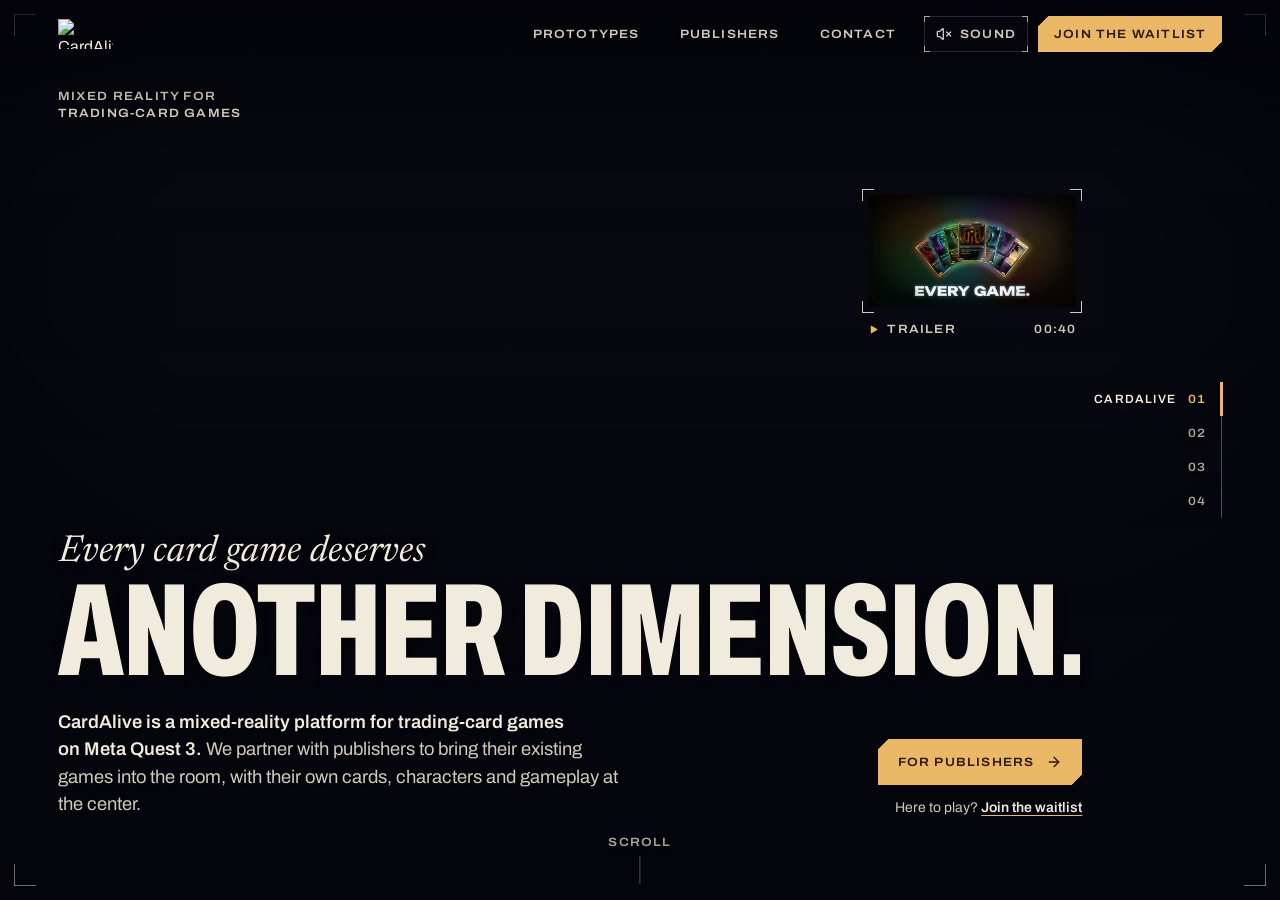
==== commit 402edb4f: "Add Prototype 03 and make the layout more compact Prototype 03, Walk with Kishi, joins the home page" ====
--- a/index.html
+++ b/index.html
@@ -78,20 +78,13 @@
     <ol id="rail"></ol>
   </nav>
 
-  <!-- Bottom-right readout: the scene, and where the real camera is in the city -->
-  <div class="readout" aria-hidden="true">
-    <span class="readout__k"><b id="ro-n">01</b> / <span id="ro-of">04</span></span>
-    <span class="readout__name" id="ro-name">CardAlive</span>
-    <span class="readout__cam" id="ro-cam"></span>
-  </div>
+  <!-- Bottom-right readout: where the real camera is in the city -->
+  <div class="readout" aria-hidden="true"><span class="readout__cam" id="ro-cam"></span></div>
 
   <main class="stage" id="stage">
 
     <section class="scene scene--hero" id="hero" data-title="CardAlive" data-cam="hero" data-corr="0.10" aria-labelledby="sig">
-      <p class="hero__tags hud fx" aria-hidden="true"><span><span data-decode>Mixed reality for</span><br /><span data-decode>trading-card games</span></span><span><span data-decode>Meta Quest 3</span><br /><span data-decode>In development</span></span></p>
-      <i class="cross fx" style="--x:24%; --y:30%" aria-hidden="true"></i>
-      <i class="cross fx" style="--x:63%; --y:22%; --d:2" aria-hidden="true"></i>
-      <i class="cross fx" style="--x:44%; --y:46%; --d:4" aria-hidden="true"></i>
+      <p class="hero__tags hud fx" aria-hidden="true"><span data-decode>Mixed reality for</span><br /><span data-decode>trading-card games</span></p>
 
       <!-- A muted loop of the trailer; the full cut with sound opens in a dialog. -->
       <button class="teaser fx" style="--d:3" type="button" data-reel="trailer" aria-label="Watch the CardAlive trailer, 40 seconds, with sound">
@@ -105,7 +98,7 @@
       </button>
 
       <div class="hero">
-        <h1 class="sig" id="sig"><span class="sig__kick fx wipe">Every card game deserves</span> <span class="sig__big fx wipe" style="--d:1" data-fit="0.24"><span>Another</span> <span>dimension.</span></span></h1>
+        <h1 class="sig" id="sig"><span class="sig__kick fx wipe">Every card game deserves</span> <span class="sig__big fx wipe" style="--d:1" data-fit="0.21"><span>Another</span> <span>dimension.</span></span></h1>
         <div class="hero__foot">
           <p class="hero__lede fx" style="--d:2"><strong>CardAlive is a mixed-reality platform for trading-card games on Meta&nbsp;Quest&nbsp;3.</strong> We partner with publishers to bring their existing games into the room, with their own cards, characters and gameplay at the center.</p>
           <div class="hero__cta fx" style="--d:3">
@@ -122,41 +115,46 @@
     <section class="scene scene--demos" id="prototypes" data-title="Prototypes" data-cam="scale-table" data-corr="0.20" aria-labelledby="demos-title">
       <div class="demos">
         <h2 class="h2 demos__title fx wipe" id="demos-title"><em>See what</em> CardAlive can do</h2>
-        <p class="demos__lede fx" style="--d:1">Two prototypes, built with our own original characters, show the technology we're developing for existing trading-card games. Partner publishers bring their own games to it.</p>
-        <button class="panel panel--lead fx" style="--d:2" type="button" data-reel="proto-01" aria-label="Play Prototype 01, AR Card Battles, 1 minute 5 seconds">
+        <p class="demos__lede fx" style="--d:1">Three prototypes, built with our own original characters, show the technology we're developing for existing trading-card games. Partner publishers bring their own games to it.</p>
+        <button class="panel fx" style="--d:2" type="button" data-reel="proto-01" aria-label="Play Prototype 01, AR Card Battles, 1 minute 5 seconds">
           <img src="./assets/img/prototype-01.jpg" width="960" height="540" alt="" loading="lazy" decoding="async" />
           <span class="panel__n" aria-hidden="true">01</span>
-          <span class="panel__tag hud" aria-hidden="true" data-decode>Recorded in-headset</span>
+          <span class="panel__time hud" aria-hidden="true"><svg class="ico ico--fill"><use href="#i-play" /></svg>1:05</span>
           <span class="panel__txt">
+            <span class="panel__tag hud" aria-hidden="true" data-decode>Recorded in-headset</span>
             <span class="panel__title">AR Card Battles</span>
             <span class="panel__text">Printed cards on a real table summon 3D characters that take turns and battle.</span>
           </span>
-          <span class="panel__time hud" aria-hidden="true"><svg class="ico ico--fill"><use href="#i-play" /></svg>1:05</span>
         </button>
         <button class="panel fx" style="--d:3" type="button" data-reel="proto-02" aria-label="Play Prototype 02, Kishi City, 1 minute 16 seconds">
           <img src="./assets/img/prototype-02.jpg" width="640" height="360" alt="" loading="lazy" decoding="async" />
           <span class="panel__n" aria-hidden="true">02</span>
-          <span class="panel__tag hud" aria-hidden="true" data-decode>In development</span>
+          <span class="panel__time hud" aria-hidden="true"><svg class="ico ico--fill"><use href="#i-play" /></svg>1:16</span>
           <span class="panel__txt">
+            <span class="panel__tag hud" aria-hidden="true" data-decode>In development</span>
             <span class="panel__title">Kishi City</span>
             <span class="panel__text">A character, the world built around him, and a city to explore.</span>
           </span>
-          <span class="panel__time hud" aria-hidden="true"><svg class="ico ico--fill"><use href="#i-play" /></svg>1:16</span>
         </button>
-        <p class="demos__pub fx" style="--d:4">Publishing a card game? <a class="link-go" href="./publishers/#pilot">Explore a pilot<svg class="ico" aria-hidden="true"><use href="#i-go" /></svg></a></p>
-        <p class="art-note fx" style="--d:5">Prototype card artwork is AI-assisted placeholder art for this proof of concept, not final artwork. Publisher experiences use each game's original card art, characters and creative identity.</p>
+        <button class="panel fx" style="--d:4" type="button" data-reel="proto-03" aria-label="Play Prototype 03, Walk with Kishi, a guided tutorial, 2 minutes 5 seconds">
+          <img src="./assets/img/prototype-03.jpg" width="960" height="540" alt="" loading="lazy" decoding="async" />
+          <span class="panel__n" aria-hidden="true">03</span>
+          <span class="panel__time hud" aria-hidden="true"><svg class="ico ico--fill"><use href="#i-play" /></svg>2:05</span>
+          <span class="panel__txt">
+            <span class="panel__tag hud" aria-hidden="true" data-decode>Guided tutorial</span>
+            <span class="panel__title">Walk with Kishi</span>
+            <span class="panel__text">Kishi's city appears on a real desk, then opens around you. Guide him and lift him over a broken bridge.</span>
+          </span>
+        </button>
+        <p class="demos__pub fx" style="--d:5">Publishing a card game? <a class="link-go" href="./publishers/#pilot">Explore a pilot<svg class="ico" aria-hidden="true"><use href="#i-go" /></svg></a></p>
+        <p class="art-note fx" style="--d:6">Prototype card artwork is AI-assisted placeholder art for this proof of concept, not final artwork. Publisher experiences use each game's original card art, characters and creative identity.</p>
       </div>
     </section>
 
     <section class="scene scene--wait" id="waitlist" data-title="Waitlist" data-cam="finale" data-corr="0.30" aria-labelledby="wait-title">
       <p class="sr-only">Your cards. Your rules. Your world, alive.</p>
       <div class="band fx" aria-hidden="true">
-        <div class="band__track">
-          <span>Your cards</span><i></i><span>Your rules</span><i></i><span>Your world, alive</span><i></i>
-          <span>Your cards</span><i></i><span>Your rules</span><i></i><span>Your world, alive</span><i></i>
-          <span>Your cards</span><i></i><span>Your rules</span><i></i><span>Your world, alive</span><i></i>
-          <span>Your cards</span><i></i><span>Your rules</span><i></i><span>Your world, alive</span><i></i>
-        </div>
+        <span class="band__track" data-fit="0.11"><span>Your cards</span><i></i><span>Your rules</span><i></i><span>Your world, alive</span></span>
       </div>
       <form class="wait" action="https://formsubmit.co/cardalive@protonmail.com" method="post" novalidate
             data-raven data-subject="CardAlive waitlist">
@@ -223,6 +221,15 @@
     <p class="reel__cap">Prototype 02: a character, the world built around him, and the city to explore. In development.</p>
   </dialog>
 
+  <dialog class="reel" id="proto-03" aria-label="Prototype 03: Walk with Kishi">
+    <button class="reel__close" type="button" aria-label="Close"><span aria-hidden="true">Close</span><svg class="ico" aria-hidden="true"><use href="#i-close" /></svg></button>
+    <video class="reel__video" controls playsinline preload="none"
+           poster="./assets/video/walk-with-kishi.jpg">
+      <source src="./assets/video/walk-with-kishi.mp4" type="video/mp4" />
+    </video>
+    <p class="reel__cap">Prototype 03: a guided tutorial. Kishi's city appears as a miniature on a real desk, then opens around you, and you walk with him and lift him over a broken bridge. Recorded through a Meta Quest 3.</p>
+  </dialog>
+
   <div class="hint" id="hint" aria-hidden="true"><span>Scroll</span><i></i></div>
 
   <script src="./assets/js/fit.js" defer></script>
--- a/assets/css/style.css
+++ b/assets/css/style.css
@@ -28,22 +28,24 @@
   --gold-ink:  oklch(0.23 0.045 60);
   --err:       oklch(0.8 0.12 22);
 
-  /* Archivo carries everything: 62% wide for display caps, 100% for reading, 125% for HUD labels.
+  /* Archivo carries everything: 62% wide for display caps, 100% for reading, 112% (--wide) for HUD labels.
      Newsreader italic is the voice line that sits on top of a display line. */
   --font: 'Archivo', 'Segoe UI', system-ui, sans-serif;
   --serif: 'Newsreader', Georgia, 'Times New Roman', serif;
 
-  --fs-h2:    clamp(2.75rem, 1.2rem + 4.4vw, 6rem);
-  --fs-h3:    clamp(1.75rem, 1.1rem + 1.6vw, 2.75rem);
-  --fs-kick:  clamp(1.625rem, 0.9rem + 2.2vw, 3.5rem);
-  --fs-lede:  clamp(1.125rem, 1.02rem + 0.3vw, 1.3125rem);
-  --fs-body:  1.0625rem;
-  --fs-small: 0.9375rem;
-  --fs-fine:  13px;
+  --fs-h2:    clamp(2.25rem, 1rem + 3.6vw, 4.75rem);
+  --fs-h3:    clamp(1.375rem, 1rem + 1vw, 2rem);
+  --fs-kick:  clamp(1.375rem, 0.8rem + 1.9vw, 2.875rem);
+  --fs-lede:  clamp(1rem, 0.95rem + 0.25vw, 1.1875rem);
+  --fs-body:  1rem;
+  --fs-small: 0.875rem;
+  --fs-fine:  12px;
   --fs-hud:   12px;
+  --wide:     112%;     /* HUD labels, nav, buttons, chips, the rail */
+  --track:    0.1em;
 
   --gut: clamp(16px, 4.5vw, 72px);
-  --rail: 150px;
+  --rail: 140px;
   --cut: 7px;         /* chamfer on gold buttons and chips */
   --ease-out: cubic-bezier(0.16, 1, 0.3, 1);
   --ease-in: cubic-bezier(0.7, 0, 0.84, 0);
@@ -81,8 +83,8 @@
 
 /* HUD label: wide capitals, tabular figures */
 .hud {
-  font-family: var(--font); font-stretch: 125%; font-weight: 600; font-size: var(--fs-hud);
-  line-height: 1.4; letter-spacing: 0.14em; text-transform: uppercase; font-variant-numeric: tabular-nums;
+  font-family: var(--font); font-stretch: var(--wide); font-weight: 600; font-size: var(--fs-hud);
+  line-height: 1.4; letter-spacing: var(--track); text-transform: uppercase; font-variant-numeric: tabular-nums;
 }
 
 /* Corner brackets: anything that frames gets four L marks, drawn by its ::after.
@@ -158,16 +160,16 @@
    --------------------------------------------------------------- */
 .nav {
   position: fixed; top: 0; left: 0; right: 0; z-index: 50;
-  display: flex; align-items: center; gap: 32px;
-  padding: 20px var(--gut);
+  display: flex; align-items: center; gap: 28px;
+  padding: 16px var(--gut);
 }
 .nav::before { content: ''; position: absolute; inset: 0 0 -40px; z-index: -1; pointer-events: none; background: linear-gradient(180deg, oklch(0.1 0.02 285 / 0.75), transparent); }
 .nav__brand { display: inline-flex; }
-.nav__brand img { height: 34px; width: auto; }
-.nav__links { display: flex; align-items: center; gap: 28px; margin-left: auto; }
+.nav__brand img { height: 30px; width: auto; }
+.nav__links { display: flex; align-items: center; gap: 24px; margin-left: auto; }
 .nav__link {
   display: inline-flex; align-items: center; gap: 10px; padding: 10px 0;
-  font-stretch: 125%; font-weight: 600; font-size: var(--fs-hud); line-height: 1; letter-spacing: 0.14em; text-transform: uppercase;
+  font-stretch: var(--wide); font-weight: 600; font-size: var(--fs-hud); line-height: 1; letter-spacing: var(--track); text-transform: uppercase;
   text-decoration: none; color: var(--bone-2); text-shadow: 0 1px 3px rgb(0 0 0 / 0.8);
   transition: color 0.2s;
 }
@@ -180,8 +182,8 @@
 .nav__tools { display: flex; align-items: center; gap: 10px; }
 
 .tool {
-  position: relative; display: inline-flex; align-items: center; gap: 8px; height: 40px; padding: 0 14px;
-  font-stretch: 125%; font-weight: 600; font-size: var(--fs-hud); letter-spacing: 0.14em; text-transform: uppercase; color: var(--bone-2);
+  position: relative; display: inline-flex; align-items: center; gap: 8px; height: 36px; padding: 0 12px;
+  font-stretch: var(--wide); font-weight: 600; font-size: var(--fs-hud); letter-spacing: var(--track); text-transform: uppercase; color: var(--bone-2);
   background: oklch(0.14 0.02 285 / 0.55); box-shadow: inset 0 0 0 1px var(--line);
   --bl: 6px; --bi: 0;
   transition: color 0.2s, --bk 0.25s;
@@ -194,7 +196,7 @@
 
 /* The rail: a track with a gold marker that slides to the current scene */
 .rail { position: fixed; right: var(--gut); top: 50%; transform: translateY(-50%); z-index: 45; }
-.rail ol { --row: 38px; position: relative; list-style: none; padding-right: 16px; }
+.rail ol { --row: 34px; position: relative; list-style: none; padding-right: 16px; }
 .rail ol::before { content: ''; position: absolute; right: 0; top: 0; bottom: 0; width: 1px; background: var(--line-2); }
 .rail ol::after {
   content: ''; position: absolute; right: -1px; top: 0; width: 3px; height: var(--row); background: var(--gold);
@@ -202,31 +204,31 @@
 }
 .rail button {
   display: flex; align-items: center; justify-content: flex-end; gap: 12px; width: 100%; height: var(--row);
-  font-stretch: 125%; font-weight: 600; font-size: var(--fs-hud); line-height: 1; letter-spacing: 0.14em; text-transform: uppercase;
+  font-stretch: var(--wide); font-weight: 600; font-size: var(--fs-hud); line-height: 1; letter-spacing: var(--track); text-transform: uppercase;
   color: var(--bone-3); text-shadow: 0 1px 3px rgb(0 0 0 / 0.85);
   transition: color 0.25s;
 }
 .rail__t { font-stretch: 100%; letter-spacing: 0.1em; }
 .rail__n { min-width: 2.2ch; text-align: right; font-variant-numeric: tabular-nums; }
+/* only the current scene is named, until the rail is pointed at */
+.rail__t { opacity: 0; transform: translateX(6px); transition: opacity 0.3s ease, transform 0.3s var(--ease-out); }
+.rail li.is-here .rail__t, .rail:hover .rail__t, .rail:focus-within .rail__t { opacity: 1; transform: none; }
 .rail button:hover { color: var(--bone); }
 .rail li.is-here button { color: var(--bone); }
 .rail li.is-here .rail__n { color: var(--gold); }
 
 .readout {
-  position: fixed; right: var(--gut); bottom: 24px; z-index: 45; pointer-events: none;
-  display: flex; flex-direction: column; align-items: flex-end; gap: 3px; text-align: right;
-  font-stretch: 125%; font-weight: 600; font-size: var(--fs-hud); line-height: 1.35; letter-spacing: 0.12em; text-transform: uppercase;
+  position: fixed; right: var(--gut); bottom: 22px; z-index: 45; pointer-events: none; text-align: right;
+  font-stretch: var(--wide); font-weight: 600; font-size: var(--fs-hud); line-height: 1.35; letter-spacing: 0.06em;
   font-variant-numeric: tabular-nums; color: var(--bone-3); text-shadow: 0 1px 3px rgb(0 0 0 / 0.85);
 }
-.readout__k b { color: var(--gold); font-weight: 700; }
-.readout__name { color: var(--bone-2); }
-.readout__cam { margin-top: 6px; white-space: pre; letter-spacing: 0.06em; }
+.readout__cam { white-space: pre; }
 body.no-webgl .readout__cam { display: none; }
 
 .hint {
   position: fixed; left: 50%; bottom: 16px; z-index: 40; transform: translateX(-50%);
   display: flex; flex-direction: column; align-items: center; gap: 8px; pointer-events: none;
-  font-stretch: 125%; font-weight: 600; font-size: var(--fs-hud); line-height: 1; letter-spacing: 0.18em; text-transform: uppercase;
+  font-stretch: var(--wide); font-weight: 600; font-size: var(--fs-hud); line-height: 1; letter-spacing: var(--track); text-transform: uppercase;
   color: var(--bone-3); text-shadow: 0 1px 3px rgb(0 0 0 / 0.85);
   opacity: 0; transition: opacity 0.6s ease;
 }
@@ -244,8 +246,8 @@
    --------------------------------------------------------------- */
 .btn {
   position: relative; display: inline-flex; align-items: center; justify-content: center; gap: 12px;
-  min-height: 52px; padding: 0 24px;
-  font-family: var(--font); font-stretch: 125%; font-weight: 600; font-size: 13px; line-height: 1; letter-spacing: 0.12em; text-transform: uppercase;
+  min-height: 46px; padding: 0 20px;
+  font-family: var(--font); font-stretch: var(--wide); font-weight: 600; font-size: var(--fs-hud); line-height: 1; letter-spacing: var(--track); text-transform: uppercase;
   text-decoration: none; white-space: nowrap;
   transition: --fill 0.2s, --bk 0.25s, --bl 0.4s var(--ease-out), color 0.2s, transform 0.2s var(--ease-out);
 }
@@ -260,7 +262,7 @@
 .btn--line { --fill: oklch(0.14 0.02 285 / 0.6); background: var(--fill); box-shadow: inset 0 0 0 1px var(--line); color: var(--bone); --bk: var(--bone-2); --bl: 8px; }
 .btn--line:hover { --fill: oklch(0.14 0.02 285 / 0.85); --bk: var(--gold); --bl: 14px; }
 .btn__meta { font-weight: 500; color: var(--bone-3); }
-.btn--sm { min-height: 40px; padding: 0 18px; font-size: var(--fs-hud); }
+.btn--sm { min-height: 36px; padding: 0 16px; }
 .narrow-only { display: none; }
 
 .link-go { display: inline-flex; align-items: center; gap: 6px; color: var(--bone); font-weight: 600; text-decoration: underline; text-decoration-color: var(--gold); }
@@ -291,7 +293,7 @@
 .scene {
   position: absolute; inset: 0;
   display: flex; align-items: center;
-  padding: 96px calc(var(--gut) + var(--rail)) 72px var(--gut);
+  padding: 88px calc(var(--gut) + var(--rail)) 64px var(--gut);
   overflow-y: auto; overscroll-behavior: contain; scrollbar-width: none;
   visibility: hidden; pointer-events: none;
   transition: visibility 0s linear 0.6s;
@@ -322,12 +324,6 @@
 .is-still .scene.is-active .fx { transition-delay: 0s !important; transition-duration: 0.01s !important; }
 .is-still .band__track { animation: none !important; }
 
-/* Crosshair marks over the hero sky */
-.cross { position: absolute; left: var(--x); top: var(--y); width: 21px; height: 21px; pointer-events: none; }
-.cross::before, .cross::after { content: ''; position: absolute; background: oklch(0.94 0.018 85 / 0.5); }
-.cross::before { left: 0; right: 0; top: 10px; height: 1px; }
-.cross::after { top: 0; bottom: 0; left: 10px; width: 1px; }
-
 /* ---------------------------------------------------------------
    Video frames and chips (the publishers page uses these)
    --------------------------------------------------------------- */
@@ -335,8 +331,8 @@
 .frame img, .frame video { width: 100%; height: 100%; object-fit: cover; transition: transform 0.8s var(--ease-out); }
 .chip {
   position: absolute; left: 14px; bottom: 14px; z-index: 3;
-  display: inline-flex; align-items: center; gap: 8px; height: 34px; padding: 0 14px 0 12px;
-  font-stretch: 125%; font-weight: 600; font-size: var(--fs-hud); letter-spacing: 0.12em; font-variant-numeric: tabular-nums;
+  display: inline-flex; align-items: center; gap: 8px; height: 30px; padding: 0 12px 0 10px;
+  font-stretch: var(--wide); font-weight: 600; font-size: var(--fs-hud); letter-spacing: var(--track); font-variant-numeric: tabular-nums;
   --fill: oklch(0.14 0.02 285 / 0.85); color: var(--bone);
   transition: --fill 0.2s, color 0.2s;
 }
@@ -346,16 +342,16 @@
 .frame:hover .chip, .frame:focus-visible .chip, .plate:hover .chip { --fill: var(--gold); color: var(--gold-ink); }
 
 .plate { display: flex; flex-direction: column; align-items: stretch; text-align: left; color: var(--bone); }
-.plate__title { margin-top: 18px; }
-.plate__meta { margin-top: 8px; font-stretch: 125%; font-weight: 600; font-size: var(--fs-hud); letter-spacing: 0.14em; text-transform: uppercase; color: var(--bone-3); }
-.plate__text { margin-top: 8px; max-width: 36em; font-size: 16px; line-height: 1.5; color: var(--bone-2); }
+.plate__title { margin-top: 14px; }
+.plate__meta { margin-top: 8px; font-stretch: var(--wide); font-weight: 600; font-size: var(--fs-hud); letter-spacing: var(--track); text-transform: uppercase; color: var(--bone-3); }
+.plate__text { margin-top: 8px; max-width: 36em; font-size: 15px; line-height: 1.5; color: var(--bone-2); }
 .art-note { font-size: var(--fs-fine); line-height: 1.5; color: var(--bone-3); max-width: 34em; }
 
 /* ---------------------------------------------------------------
    I. Hero: a poster. HUD tags on top, the trailer in a viewfinder
    on the right, the signature line across the bottom.
    --------------------------------------------------------------- */
-.scene--hero { align-items: flex-end; padding-bottom: clamp(64px, 10vh, 110px); }
+.scene--hero { align-items: flex-end; padding-bottom: clamp(56px, 9vh, 96px); }
 .scene--hero::before {
   background:
     linear-gradient(0deg, oklch(0.12 0.02 285 / 0.92) 0%, oklch(0.12 0.02 285 / 0.7) 32%, transparent 64%),
@@ -365,13 +361,11 @@
 .hero { width: 100%; }
 
 .hero__tags {
-  position: absolute; top: 96px; left: var(--gut); right: calc(var(--gut) + var(--rail));
-  display: flex; justify-content: space-between; gap: 24px;
+  position: absolute; top: 88px; left: var(--gut);
   color: var(--bone-2); text-shadow: 0 1px 3px rgb(0 0 0 / 0.85);
 }
-.hero__tags > span:last-child { text-align: right; }
-
-.sig { margin-bottom: clamp(18px, 3vh, 30px); color: var(--bone); text-shadow: 0 2px 12px rgb(0 0 0 / 0.45); }
+
+.sig { margin-bottom: clamp(14px, 2.4vh, 24px); color: var(--bone); text-shadow: 0 2px 12px rgb(0 0 0 / 0.45); }
 .sig__kick { display: block; margin: 0 0 0.1em 0.04em; font: italic 400 var(--fs-kick)/1.05 var(--serif); }
 .sig__big {
   display: inline-block; white-space: nowrap;
@@ -379,16 +373,16 @@
 }
 .sig__big > span { display: inline-block; }
 
-.hero__foot { display: grid; grid-template-columns: minmax(0, 7fr) minmax(0, 5fr); gap: 20px 48px; align-items: end; }
-.hero__lede { max-width: 38em; font-size: var(--fs-lede); line-height: 1.5; color: var(--bone-2); text-shadow: 0 1px 3px rgb(0 0 0 / 0.6); }
+.hero__foot { display: grid; grid-template-columns: minmax(0, 7fr) minmax(0, 5fr); gap: 16px 40px; align-items: end; }
+.hero__lede { max-width: 34em; font-size: var(--fs-lede); line-height: 1.5; color: var(--bone-2); text-shadow: 0 1px 3px rgb(0 0 0 / 0.6); }
 .hero__lede strong { font-weight: 600; color: var(--bone); }
-.hero__cta { justify-self: end; display: flex; flex-direction: column; align-items: flex-end; gap: 14px; }
+.hero__cta { justify-self: end; display: flex; flex-direction: column; align-items: flex-end; gap: 12px; }
 .hero__actions { display: flex; flex-wrap: wrap; justify-content: flex-end; gap: 10px; }
 .hero__players { font-size: var(--fs-small); color: var(--bone-2); }
 .hero__players a { color: var(--bone); font-weight: 600; text-decoration-color: var(--gold); }
 .hero__players a:hover { color: var(--gold-hi); }
 
-.teaser { position: absolute; right: calc(var(--gut) + var(--rail)); top: clamp(140px, 24vh, 230px); width: clamp(240px, 19vw, 330px); display: block; text-align: left; }
+.teaser { position: absolute; right: calc(var(--gut) + var(--rail)); top: clamp(128px, 21vh, 200px); width: clamp(220px, 17vw, 300px); display: block; text-align: left; }
 .teaser__frame { position: relative; display: block; aspect-ratio: 16 / 9; padding: 6px; --bk: var(--bone-2); --bl: 12px; transition: --bk 0.25s, --bl 0.4s var(--ease-out); }
 .teaser__frame video { width: 100%; height: 100%; object-fit: cover; background: #000; }
 .teaser__bar { display: flex; justify-content: space-between; align-items: center; padding: 8px 6px 0; color: var(--bone-2); text-shadow: 0 1px 3px rgb(0 0 0 / 0.85); }
@@ -404,39 +398,37 @@
 }
 
 /* ---------------------------------------------------------------
-   II. Prototypes: two panels of unequal width
+   II. Prototypes: three panels of one size
    --------------------------------------------------------------- */
 .scene--demos::before { background: linear-gradient(180deg, oklch(0.12 0.02 285 / 0.74) 0%, oklch(0.12 0.02 285 / 0.88) 100%); }
 .demos {
-  width: min(1200px, 100%, 140vh); margin-inline: auto;
-  display: grid; grid-template-columns: minmax(0, 7fr) minmax(0, 5fr); column-gap: 18px; align-items: end;
-}
-.demos__title { grid-column: 1; margin-bottom: clamp(18px, 3.2vh, 30px); }
-.demos__lede { grid-column: 2; margin-bottom: clamp(18px, 3.2vh, 30px); max-width: 34em; font-size: var(--fs-body); color: var(--bone-2); }
+  width: min(1200px, 100%, 165vh); margin-inline: auto;
+  display: grid; grid-template-columns: repeat(3, minmax(0, 1fr)); column-gap: 14px; align-items: end;
+}
+.demos__title { grid-column: 1 / 3; margin-bottom: clamp(16px, 2.8vh, 26px); }
+.demos__lede { grid-column: 3; margin-bottom: clamp(16px, 2.8vh, 26px); max-width: 34em; font-size: var(--fs-small); color: var(--bone-2); }
 .demos .panel { grid-row: 2; }
-.demos .panel--lead { grid-column: 1; }
-.demos .panel:not(.panel--lead) { grid-column: 2; }
-.demos__pub { grid-column: 1; grid-row: 3; align-self: start; margin-top: 18px; font-size: var(--fs-small); color: var(--bone-2); }
-.demos .art-note { grid-column: 2; grid-row: 3; align-self: start; margin-top: 18px; }
+.demos__pub { grid-column: 1; grid-row: 3; align-self: start; margin-top: 16px; font-size: var(--fs-small); color: var(--bone-2); }
+.demos .art-note { grid-column: 2 / 4; grid-row: 3; align-self: start; margin-top: 16px; }
 
 .panel {
-  position: relative; isolation: isolate; display: block; overflow: hidden; width: 100%; height: clamp(240px, 44vh, 480px);
+  position: relative; isolation: isolate; display: block; overflow: hidden; width: 100%; height: clamp(230px, 42vh, 420px);
   text-align: left; color: var(--bone); background: #000; box-shadow: inset 0 0 0 1px var(--line);
-  --bk: var(--bone-2); --bl: 14px; --bi: 10px;
+  --bk: var(--bone-2); --bl: 12px; --bi: 8px;
   transition: --bk 0.25s, --bl 0.45s var(--ease-out);
 }
 .panel img { position: absolute; inset: 0; z-index: -2; width: 100%; height: 100%; object-fit: cover; filter: saturate(0.85) brightness(0.8); transition: transform 1.2s var(--ease-out), filter 0.6s; }
-.panel::before { content: ''; position: absolute; inset: 0; z-index: -1; background: linear-gradient(180deg, oklch(0.12 0.02 285 / 0.35) 0%, oklch(0.12 0.02 285 / 0) 28%, oklch(0.12 0.02 285 / 0.55) 58%, oklch(0.12 0.02 285 / 0.94) 100%); }
-.panel:hover, .panel:focus-visible { --bk: var(--gold); --bl: 28px; }
+.panel::before { content: ''; position: absolute; inset: 0; z-index: -1; background: linear-gradient(180deg, oklch(0.12 0.02 285 / 0.35) 0%, oklch(0.12 0.02 285 / 0) 24%, oklch(0.12 0.02 285 / 0.6) 52%, oklch(0.12 0.02 285 / 0.95) 100%); }
+.panel:hover, .panel:focus-visible { --bk: var(--gold); --bl: 24px; }
 .panel:hover img, .panel:focus-visible img { transform: scale(1.05); filter: none; }
-.panel__n { position: absolute; top: 18px; left: 22px; font-weight: 800; font-stretch: 62%; font-size: clamp(64px, 8vw, 150px); line-height: 0.8; color: transparent; -webkit-text-stroke: 1.5px oklch(0.94 0.018 85 / 0.8); }
-.panel__tag { position: absolute; top: 24px; right: 26px; color: var(--bone-2); text-shadow: 0 1px 3px rgb(0 0 0 / 0.85); }
-.panel__txt { position: absolute; left: 24px; right: 110px; bottom: 24px; display: flex; flex-direction: column; gap: 8px; }
-.panel__title { font-weight: 800; font-stretch: 62%; font-size: var(--fs-h3); line-height: 0.9; text-transform: uppercase; }
-.panel__text { max-width: 34em; font-size: 15px; line-height: 1.45; color: var(--bone-2); }
+.panel__n { position: absolute; top: 16px; left: 18px; font-weight: 800; font-stretch: 62%; font-size: clamp(44px, 4.6vw, 84px); line-height: 0.8; color: transparent; -webkit-text-stroke: 1.25px oklch(0.94 0.018 85 / 0.8); }
+.panel__txt { position: absolute; left: 18px; right: 18px; bottom: 18px; display: flex; flex-direction: column; gap: 6px; }
+.panel__tag { color: var(--bone-2); text-shadow: 0 1px 3px rgb(0 0 0 / 0.85); }
+.panel__title { font-weight: 800; font-stretch: 62%; font-size: var(--fs-h3); line-height: 0.92; text-transform: uppercase; }
+.panel__text { max-width: 34em; font-size: 14px; line-height: 1.45; color: var(--bone-2); }
 .panel__time {
-  position: absolute; right: 24px; bottom: 24px;
-  display: inline-flex; align-items: center; gap: 8px; height: 34px; padding: 0 14px 0 12px; letter-spacing: 0.12em;
+  position: absolute; top: 16px; right: 16px;
+  display: inline-flex; align-items: center; gap: 8px; height: 30px; padding: 0 12px 0 10px;
   --fill: oklch(0.14 0.02 285 / 0.85); color: var(--bone);
   transition: --fill 0.2s, color 0.2s;
 }
@@ -448,14 +440,16 @@
 .scene--wait { flex-direction: column; align-items: stretch; }
 .scene--wait::before { background: linear-gradient(90deg, oklch(0.12 0.02 285 / 0.82) 0%, oklch(0.12 0.02 285 / 0.5) 55%, oklch(0.12 0.02 285 / 0.7) 100%); }
 .scene.scene--wait > .band { margin: auto calc(-1 * (var(--gut) + var(--rail))) 0 calc(-1 * var(--gut)); }
-.scene.scene--wait > .wait { margin: clamp(28px, 6vh, 64px) auto auto; }
-
-.band { overflow: hidden; padding-block: 14px; border-block: 1px solid var(--line); background: oklch(0.12 0.02 285 / 0.35); }
+.scene.scene--wait > .wait { margin: clamp(24px, 5vh, 52px) auto auto; }
+
+/* The tagline is fitted to the content width (fit.js), so it rests whole on screen */
+.band { overflow: hidden; padding: 12px calc(var(--gut) + var(--rail)) 12px var(--gut); border-block: 1px solid var(--line); background: oklch(0.12 0.02 285 / 0.35); }
 .band__track {
-  display: flex; align-items: center; width: max-content;
-  font-weight: 800; font-stretch: 62%; font-size: clamp(40px, 6vw, 96px); line-height: 1; text-transform: uppercase;
-}
-.band__track > * { flex: none; margin-right: 0.45em; }
+  display: inline-flex; align-items: center; white-space: nowrap;
+  font-weight: 800; font-stretch: 62%; font-size: 4.5vw; line-height: 1; text-transform: uppercase;
+}
+.band__track > * { flex: none; }
+.band__track > * + * { margin-left: 0.45em; }
 .band__track span:nth-of-type(even) { color: transparent; -webkit-text-stroke: 1.5px var(--bone); }
 .band__track i { width: 0.3em; height: 0.3em; background: var(--gold); transform: rotate(45deg); }
 /* The band rides in with the scroll that brought you here, then rests: from the right going down the page, from the left coming back up */
@@ -466,23 +460,23 @@
 
 .wait {
   width: min(1160px, 100%);
-  display: grid; grid-template-columns: minmax(0, 6fr) minmax(320px, 5fr); gap: 32px clamp(32px, 5vw, 80px); align-items: end;
+  display: grid; grid-template-columns: minmax(0, 6fr) minmax(300px, 5fr); gap: 28px clamp(28px, 4.5vw, 72px); align-items: end;
 }
 .wait__h {
-  font-weight: 800; font-stretch: 62%; font-size: min(clamp(4rem, 1.2rem + 7.5vw, 9rem), 17vh); line-height: 0.86; text-transform: uppercase;
+  font-weight: 800; font-stretch: 62%; font-size: min(clamp(3rem, 1rem + 6vw, 7rem), 15vh); line-height: 0.86; text-transform: uppercase;
   color: var(--gold); text-shadow: 0 2px 12px rgb(0 0 0 / 0.45);
 }
-.wait__h em { font-size: min(0.36em, 46px); color: var(--bone); }
-
-.hudbox { position: relative; padding: 0 28px 26px; background: oklch(0.185 0.022 285 / 0.9); box-shadow: inset 0 0 0 1px var(--line); --bk: var(--bone-2); --bl: 12px; --bi: 0; }
-.hudbox__bar { display: flex; justify-content: space-between; gap: 16px; margin: 0 -28px 20px; padding: 13px 28px; border-bottom: 1px solid var(--line); color: var(--bone-2); }
+.wait__h em { font-size: min(0.42em, 44px); color: var(--bone); }
+
+.hudbox { position: relative; padding: 0 24px 22px; background: oklch(0.185 0.022 285 / 0.9); box-shadow: inset 0 0 0 1px var(--line); --bk: var(--bone-2); --bl: 12px; --bi: 0; }
+.hudbox__bar { display: flex; justify-content: space-between; gap: 16px; margin: 0 -24px 18px; padding: 12px 24px; border-bottom: 1px solid var(--line); color: var(--bone-2); }
 .hudbox__bar span { white-space: nowrap; }
 .hudbox__bar span:first-child { display: inline-flex; align-items: center; gap: 10px; }
 .hudbox__bar span:first-child::before { content: ''; width: 6px; height: 6px; background: var(--gold); transform: rotate(45deg); }
-.wait__text { margin-bottom: 20px; font-size: 16px; line-height: 1.5; color: var(--bone-2); }
-.wait__pub { margin-top: 18px; font-size: var(--fs-small); color: var(--bone-2); }
+.wait__text { margin-bottom: 16px; font-size: 15px; line-height: 1.5; color: var(--bone-2); }
+.wait__pub { margin-top: 16px; font-size: var(--fs-small); color: var(--bone-2); }
 .wait.is-sent .wait__text, .wait.is-sent .label { display: none; }
-.wait.is-sent .raven__status { font-size: 17px; }
+.wait.is-sent .raven__status { font-size: 16px; }
 
 /* ---------------------------------------------------------------
    IV. Contact
@@ -492,9 +486,9 @@
     linear-gradient(90deg, oklch(0.12 0.02 285 / 0.86) 0%, oklch(0.12 0.02 285 / 0.55) 40%, transparent 70%),
     linear-gradient(0deg, oklch(0.12 0.02 285 / 0.6) 0%, transparent 30%);
 }
-.contact { width: min(640px, 100%); }
-.contact .lede { margin-top: 20px; }
-.mail { margin-top: 32px; }
+.contact { width: min(600px, 100%); }
+.contact .lede { margin-top: 16px; }
+.mail { margin-top: 26px; }
 .scene--contact .fine { position: absolute; left: var(--gut); right: calc(var(--gut) + var(--rail)); bottom: 24px; }
 
 /* The email field, shared by the waitlist and the contact form: an underline, a chamfered send */
@@ -505,13 +499,13 @@
 }
 .field:focus-within { border-bottom-color: var(--gold); box-shadow: inset 0 -1px 0 var(--gold); }
 .field__input {
-  flex: 1; min-width: 0; height: 56px; padding: 0 14px; border: 0; outline: none; background: transparent;
-  font-family: var(--font); font-size: 18px; color: var(--bone);
+  flex: 1; min-width: 0; height: 50px; padding: 0 14px; border: 0; outline: none; background: transparent;
+  font-family: var(--font); font-size: 17px; color: var(--bone);
 }
 .field__input::placeholder { color: var(--bone-3); }
 .field__send {
-  flex: none; height: 40px; margin-right: 8px; padding: 0 18px; white-space: nowrap;
-  font-stretch: 125%; font-weight: 600; font-size: var(--fs-hud); letter-spacing: 0.12em; text-transform: uppercase;
+  flex: none; height: 36px; margin-right: 7px; padding: 0 16px; white-space: nowrap;
+  font-stretch: var(--wide); font-weight: 600; font-size: var(--fs-hud); letter-spacing: var(--track); text-transform: uppercase;
   --fill: var(--gold); color: var(--gold-ink);
   transition: --fill 0.2s;
 }
@@ -537,7 +531,7 @@
 .reel__cap { padding: 14px 18px 16px; font-size: var(--fs-small); color: var(--bone-2); }
 .reel__close {
   position: absolute; top: -56px; right: -8px; height: 44px; padding: 0 8px; display: inline-flex; align-items: center; gap: 8px;
-  font-stretch: 125%; font-weight: 600; font-size: var(--fs-hud); letter-spacing: 0.14em; text-transform: uppercase;
+  font-stretch: var(--wide); font-weight: 600; font-size: var(--fs-hud); letter-spacing: var(--track); text-transform: uppercase;
   color: var(--bone-2); transition: color 0.2s;
 }
 .reel__close:hover { color: var(--bone); }
@@ -552,12 +546,13 @@
   .nav__link--wide, .readout { display: none; }
 }
 @media (max-width: 860px) {
-  .demos { grid-template-columns: minmax(0, 1fr); width: min(560px, 100%); }
-  .demos__title, .demos__lede, .demos .panel, .demos .panel:not(.panel--lead), .demos__pub, .demos .art-note { grid-column: 1; grid-row: auto; }
-  .demos__title { margin-bottom: 14px; }
-  .demos .panel { height: auto; aspect-ratio: 4 / 3; }
-  .demos .panel + .panel { margin-top: 14px; }
-  .demos .art-note { margin-top: 12px; }
+  .demos { width: min(720px, 100%); }
+  .demos__title, .demos__lede, .demos__pub, .demos .art-note { grid-column: 1 / -1; }
+  .demos__title { grid-row: 1; margin-bottom: 12px; }
+  .demos__lede { grid-row: 2; }
+  .demos .panel { grid-row: 3; height: clamp(240px, 36vh, 400px); }
+  .demos__pub { grid-row: 4; }
+  .demos .art-note { grid-row: 5; margin-top: 10px; }
   .wait { grid-template-columns: minmax(0, 1fr); max-width: 520px; gap: 24px; }
   .hero__foot { grid-template-columns: minmax(0, 1fr); }
   .hero__cta { justify-self: start; align-items: flex-start; }
@@ -567,8 +562,8 @@
   :root { --rail: 30px; }
   .hud-frame { inset: 6px; --bl: 12px; }
   body.is-flying .hud-frame { inset: 10px; }
-  .nav { gap: 16px; padding: 14px 16px; }
-  .nav__brand img { height: 26px; }
+  .nav { gap: 16px; padding: 12px 16px; }
+  .nav__brand img { height: 24px; }
   .nav__links { gap: 16px; }
   .sound__label, .motion__label { display: none; }
   .tool { padding: 0 11px; }
@@ -576,27 +571,35 @@
   .narrow-only { display: inline; }
   .rail { right: 6px; }
   .rail ol { --row: 30px; padding-right: 8px; }
-  .scene { padding-top: 84px; padding-bottom: 64px; }
-  .scene--hero { padding-bottom: 84px; }
+  .scene { padding-top: 76px; padding-bottom: 56px; }
+  .scene--hero { padding-bottom: 76px; }
   .scene--hero::before { background: linear-gradient(0deg, oklch(0.12 0.02 285 / 0.92) 0%, oklch(0.12 0.02 285 / 0.72) 55%, oklch(0.12 0.02 285 / 0.2) 90%); }
-  .hero__tags { top: 80px; }
-  .hero__tags > span:last-child, .cross { display: none; }
+  .hero__tags { display: none; }
   .panel__tag, .hudbox__bar { font-stretch: 100%; }
+  .demos { grid-template-columns: minmax(0, 1fr); }
+  .demos .panel, .demos__title, .demos__lede, .demos__pub, .demos .art-note { grid-column: 1; grid-row: auto; }
+  .demos .panel { height: auto; aspect-ratio: 16 / 10; }
+  .demos .panel + .panel { margin-top: 12px; }
+  .band__track { flex-direction: column; align-items: flex-start; }
+  .band__track i { display: none; }
+  .band__track > * + * { margin-left: 0; }
   .sig__big > span { display: block; }
   .hero__cta, .hero__actions { width: 100%; align-items: stretch; }
   .hero__actions { flex-direction: column; }
-  .panel__txt { right: 24px; bottom: 70px; }
   .scene--contact::before { background: linear-gradient(0deg, oklch(0.12 0.02 285 / 0.9) 0%, oklch(0.12 0.02 285 / 0.6) 60%, oklch(0.12 0.02 285 / 0.3) 100%); }
   .scene--contact .fine { position: static; margin-top: 32px; }
   .scene--contact { flex-direction: column; align-items: stretch; }
-  .hudbox { padding: 0 20px 22px; }
-  .hudbox__bar { margin-inline: -20px; padding-inline: 20px; }
+  .hudbox { padding: 0 18px 20px; }
+  .hudbox__bar { margin-inline: -18px; padding-inline: 18px; }
   .field__send { padding: 0 14px; }
 }
 @media (max-height: 800px) and (min-width: 641px) {
-  .scene { padding-top: 84px; padding-bottom: 48px; }
-  .scene--hero { padding-bottom: 60px; }
-  .hero__tags { top: 84px; }
+  .scene { padding-top: 80px; padding-bottom: 44px; }
+  .scene--hero { padding-bottom: 56px; }
+  .hero__tags { top: 80px; }
+}
+@media (max-height: 640px) {
+  .hero__tags { display: none; }
 }
 
 /* Reduced motion (the nav toggle): no flights, no sweeps, no drift. Scenes still fade, they do not move. */
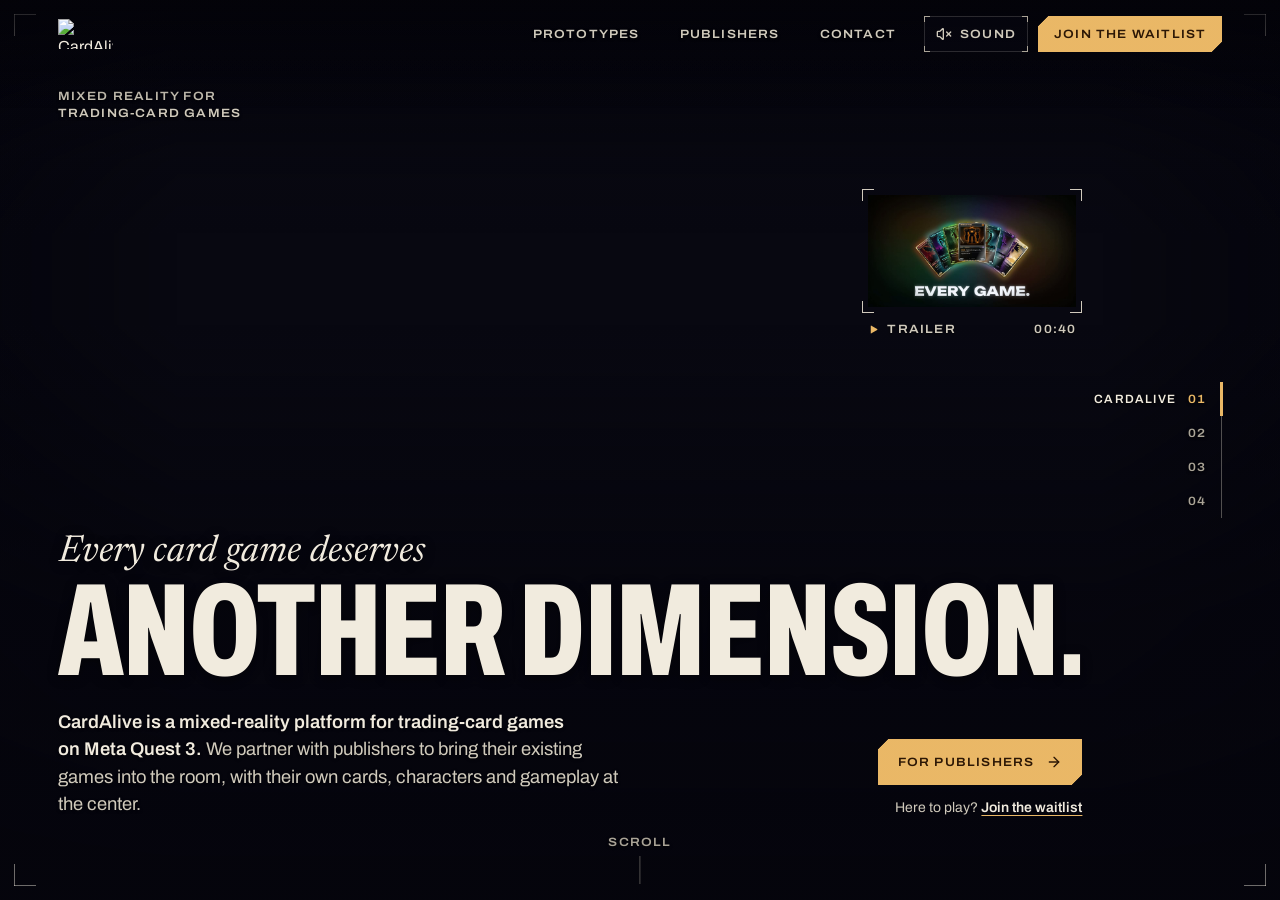
==== commit d7479366: "Rebuild the publishers page around a four-card proof of concept The page now sells one concrete offe" ====
--- a/index.html
+++ b/index.html
@@ -115,7 +115,7 @@
     <section class="scene scene--demos" id="prototypes" data-title="Prototypes" data-cam="scale-table" data-corr="0.20" aria-labelledby="demos-title">
       <div class="demos">
         <h2 class="h2 demos__title fx wipe" id="demos-title"><em>See what</em> CardAlive can do</h2>
-        <p class="demos__lede fx" style="--d:1">Three prototypes, built with our own original characters, show the technology we're developing for existing trading-card games. Partner publishers bring their own games to it.</p>
+        <p class="demos__lede fx" style="--d:1">Two prototypes, built with our own original characters, show the technology we're developing for existing trading-card games.</p>
         <button class="panel fx" style="--d:2" type="button" data-reel="proto-01" aria-label="Play Prototype 01, AR Card Battles, 1 minute 5 seconds">
           <img src="./assets/img/prototype-01.jpg" width="960" height="540" alt="" loading="lazy" decoding="async" />
           <span class="panel__n" aria-hidden="true">01</span>
@@ -126,28 +126,18 @@
             <span class="panel__text">Printed cards on a real table summon 3D characters that take turns and battle.</span>
           </span>
         </button>
-        <button class="panel fx" style="--d:3" type="button" data-reel="proto-02" aria-label="Play Prototype 02, Kishi City, 1 minute 16 seconds">
-          <img src="./assets/img/prototype-02.jpg" width="640" height="360" alt="" loading="lazy" decoding="async" />
+        <button class="panel fx" style="--d:3" type="button" data-reel="proto-02" aria-label="Play Prototype 02, Walk with Kishi, a guided tutorial in development, 2 minutes 5 seconds">
+          <img src="./assets/img/prototype-03.jpg" width="960" height="540" alt="" loading="lazy" decoding="async" />
           <span class="panel__n" aria-hidden="true">02</span>
-          <span class="panel__time hud" aria-hidden="true"><svg class="ico ico--fill"><use href="#i-play" /></svg>1:16</span>
-          <span class="panel__txt">
-            <span class="panel__tag hud" aria-hidden="true" data-decode>In development</span>
-            <span class="panel__title">Kishi City</span>
-            <span class="panel__text">A character, the world built around him, and a city to explore.</span>
-          </span>
-        </button>
-        <button class="panel fx" style="--d:4" type="button" data-reel="proto-03" aria-label="Play Prototype 03, Walk with Kishi, a guided tutorial, 2 minutes 5 seconds">
-          <img src="./assets/img/prototype-03.jpg" width="960" height="540" alt="" loading="lazy" decoding="async" />
-          <span class="panel__n" aria-hidden="true">03</span>
           <span class="panel__time hud" aria-hidden="true"><svg class="ico ico--fill"><use href="#i-play" /></svg>2:05</span>
           <span class="panel__txt">
-            <span class="panel__tag hud" aria-hidden="true" data-decode>Guided tutorial</span>
+            <span class="panel__tag hud" aria-hidden="true" data-decode>Tutorial in development</span>
             <span class="panel__title">Walk with Kishi</span>
             <span class="panel__text">Kishi's city appears on a real desk, then opens around you. Guide him and lift him over a broken bridge.</span>
           </span>
         </button>
-        <p class="demos__pub fx" style="--d:5">Publishing a card game? <a class="link-go" href="./publishers/#pilot">Explore a pilot<svg class="ico" aria-hidden="true"><use href="#i-go" /></svg></a></p>
-        <p class="art-note fx" style="--d:6">Prototype card artwork is AI-assisted placeholder art for this proof of concept, not final artwork. Publisher experiences use each game's original card art, characters and creative identity.</p>
+        <p class="demos__pub fx" style="--d:4">Publishing a card game? <a class="link-go" href="./publishers/">Bring four of your cards to life<svg class="ico" aria-hidden="true"><use href="#i-go" /></svg></a></p>
+        <p class="art-note fx" style="--d:5">Prototype card artwork is AI-assisted placeholder art for this proof of concept, not final artwork. Publisher experiences use each game's original card art, characters and creative identity.</p>
       </div>
     </section>
 
@@ -215,19 +205,13 @@
     <p class="reel__cap">Prototype 01: printed cards on a real table summon 3D characters that battle, recorded through a Meta Quest 3.</p>
   </dialog>
 
-  <dialog class="reel" id="proto-02" aria-label="Prototype 02: Kishi City">
-    <button class="reel__close" type="button" aria-label="Close"><span aria-hidden="true">Close</span><svg class="ico" aria-hidden="true"><use href="#i-close" /></svg></button>
-    <div class="reel__video" data-yt="3THAZpt9uw8" data-yt-title="Prototype 02: Every Character Has a World"></div>
-    <p class="reel__cap">Prototype 02: a character, the world built around him, and the city to explore. In development.</p>
-  </dialog>
-
-  <dialog class="reel" id="proto-03" aria-label="Prototype 03: Walk with Kishi">
+  <dialog class="reel" id="proto-02" aria-label="Prototype 02: Walk with Kishi">
     <button class="reel__close" type="button" aria-label="Close"><span aria-hidden="true">Close</span><svg class="ico" aria-hidden="true"><use href="#i-close" /></svg></button>
     <video class="reel__video" controls playsinline preload="none"
            poster="./assets/video/walk-with-kishi.jpg">
       <source src="./assets/video/walk-with-kishi.mp4" type="video/mp4" />
     </video>
-    <p class="reel__cap">Prototype 03: a guided tutorial. Kishi's city appears as a miniature on a real desk, then opens around you, and you walk with him and lift him over a broken bridge. Recorded through a Meta Quest 3.</p>
+    <p class="reel__cap">Prototype 02: a guided tutorial, still in development. Kishi's city appears as a miniature on a real desk, then opens around you, and you walk with him and lift him over a broken bridge. Recorded through a Meta Quest 3.</p>
   </dialog>
 
   <div class="hint" id="hint" aria-hidden="true"><span>Scroll</span><i></i></div>
--- a/assets/css/style.css
+++ b/assets/css/style.css
@@ -89,8 +89,8 @@
 
 /* Corner brackets: anything that frames gets four L marks, drawn by its ::after.
    --bk colour, --bl leg length, --bi inset (negative sits outside the box). */
-.hud-frame, .btn--line, .tool, .teaser__frame, .panel, .hudbox, .reel, .frame, .pilot { --bk: var(--bone-3); }
-:is(.hud-frame, .btn--line, .tool, .teaser__frame, .panel, .hudbox, .reel, .frame, .pilot)::after {
+.hud-frame, .btn--line, .tool, .teaser__frame, .panel, .hudbox, .reel, .frame, .pilot, .p-scene { --bk: var(--bone-3); }
+:is(.hud-frame, .btn--line, .tool, .teaser__frame, .panel, .hudbox, .reel, .frame, .pilot, .p-scene)::after {
   content: ''; position: absolute; inset: var(--bi, 0); z-index: 2; pointer-events: none;
   background:
     linear-gradient(var(--bk), var(--bk)) left top / var(--bl) 1px,
@@ -398,18 +398,18 @@
 }
 
 /* ---------------------------------------------------------------
-   II. Prototypes: three panels of one size
+   II. Prototypes: two panels of one size
    --------------------------------------------------------------- */
 .scene--demos::before { background: linear-gradient(180deg, oklch(0.12 0.02 285 / 0.74) 0%, oklch(0.12 0.02 285 / 0.88) 100%); }
 .demos {
   width: min(1200px, 100%, 165vh); margin-inline: auto;
-  display: grid; grid-template-columns: repeat(3, minmax(0, 1fr)); column-gap: 14px; align-items: end;
-}
-.demos__title { grid-column: 1 / 3; margin-bottom: clamp(16px, 2.8vh, 26px); }
-.demos__lede { grid-column: 3; margin-bottom: clamp(16px, 2.8vh, 26px); max-width: 34em; font-size: var(--fs-small); color: var(--bone-2); }
+  display: grid; grid-template-columns: repeat(2, minmax(0, 1fr)); column-gap: 14px; align-items: end;
+}
+.demos__title { grid-column: 1; margin-bottom: clamp(16px, 2.8vh, 26px); }
+.demos__lede { grid-column: 2; margin-bottom: clamp(16px, 2.8vh, 26px); max-width: 34em; font-size: var(--fs-small); color: var(--bone-2); }
 .demos .panel { grid-row: 2; }
 .demos__pub { grid-column: 1; grid-row: 3; align-self: start; margin-top: 16px; font-size: var(--fs-small); color: var(--bone-2); }
-.demos .art-note { grid-column: 2 / 4; grid-row: 3; align-self: start; margin-top: 16px; }
+.demos .art-note { grid-column: 2; grid-row: 3; align-self: start; margin-top: 16px; }
 
 .panel {
   position: relative; isolation: isolate; display: block; overflow: hidden; width: 100%; height: clamp(230px, 42vh, 420px);
